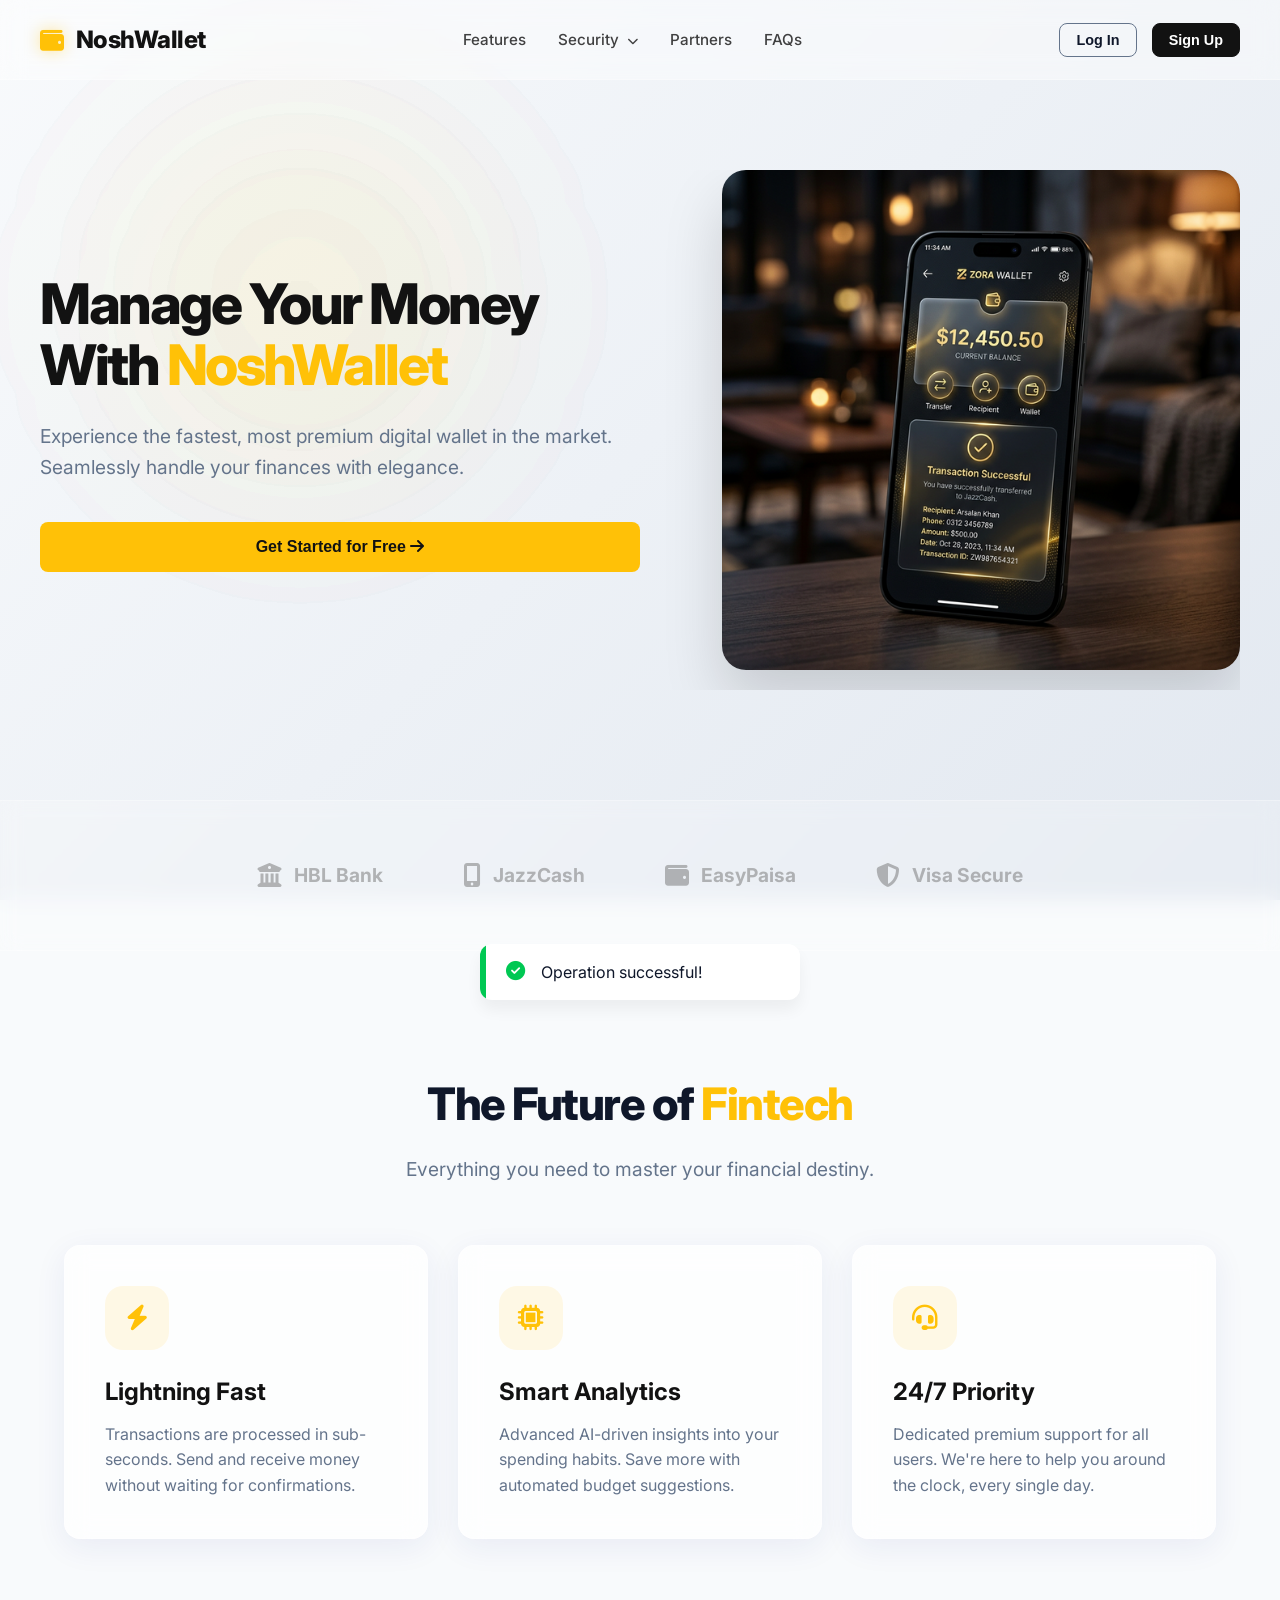
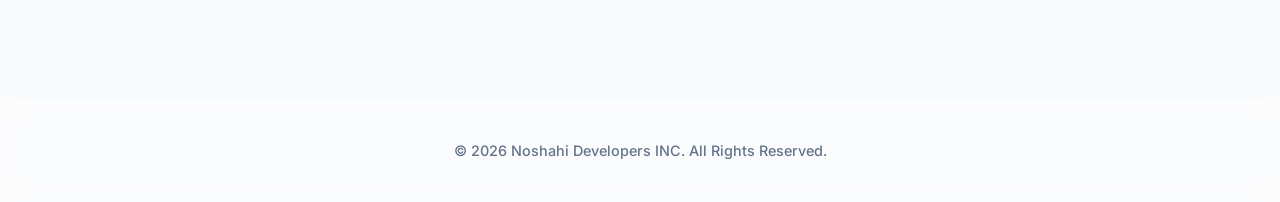
==== dashboard.html @ de5fe73f "update" ====
<!DOCTYPE html>
<html lang="en">
<head>
    <meta charset="UTF-8">
    <meta name="viewport" content="width=device-width, initial-scale=1.0">
    <title>NoshWallet - Dashboard</title>
    <link href="https://fonts.googleapis.com/css2?family=Inter:wght@300;400;500;600;700&display=swap" rel="stylesheet">
    <link rel="stylesheet" href="style.css">
    <link rel="stylesheet" href="https://cdnjs.cloudflare.com/ajax/libs/font-awesome/6.4.0/css/all.min.css">
</head>
<body>

    <div class="bg-mesh-container">
        <div class="glow-blob glow-1"></div>
        <div class="glow-blob glow-2"></div>
        <div class="glow-blob glow-3"></div>
    </div>

    <div class="dashboard-layout">
        <!-- Sidebar Navigation -->
        <aside class="sidebar">
            <div class="sidebar-header">
                <div class="logo">
                    <i class="fa-solid fa-wallet"></i>
                    <span>NoshWallet</span>
                </div>
            </div>
            <nav class="sidebar-nav">
                <a href="#" class="nav-item active" id="nav-dashboard">
                    <i class="fa-solid fa-house"></i>
                    <span>Dashboard</span>
                </a>
                <a href="#" class="nav-item" id="nav-transactions">
                    <i class="fa-solid fa-money-bill-transfer"></i>
                    <span>Transactions</span>
                </a>
                <a href="#" class="nav-item" id="nav-analytics">
                    <i class="fa-solid fa-chart-line"></i>
                    <span>Analytics</span>
                </a>
                <a href="#" class="nav-item" id="nav-settings">
                    <i class="fa-solid fa-gear"></i>
                    <span>Settings</span>
                </a>
                <a href="#" class="nav-item" id="nav-testing">
                    <i class="fa-solid fa-flask"></i>
                    <span>Testing</span>
                </a>
            </nav>
            <div class="sidebar-footer">
                <a href="#" class="nav-item logout">
                    <i class="fa-solid fa-arrow-right-from-bracket"></i>
                    <span>Log Out</span>
                </a>
            </div>
        </aside>

        <!-- Sidebar Backdrop for Mobile -->
        <div class="sidebar-backdrop" id="sidebar-backdrop"></div>

        <!-- Main Content Area -->
        <div class="main-wrapper">
            <!-- Top Header -->
            <header class="top-header">
                <div class="header-left">
                    <button class="menu-toggle-btn" id="menu-toggle">
                        <i class="fa-solid fa-bars-staggered"></i>
                    </button>
                    <div class="search-bar">
                        <i class="fa-solid fa-magnifying-glass"></i>
                        <input type="text" id="global-search" placeholder="Search transactions...">
                    </div>
                </div>
                <div class="header-actions" id="auth-actions-container">
                    <div class="notification-wrapper">
                        <button class="icon-btn" id="notif-bell">
                            <i class="fa-regular fa-bell"></i>
                            <span class="badge" id="notif-badge">0</span>
                        </button>
                        <div class="notification-panel" id="notif-panel">
                            <div class="notif-header">
                                <h3>Notifications</h3>
                                <span class="mark-read" id="mark-all-read">Mark all as read</span>
                            </div>
                            <div class="notif-list" id="notif-list">
                                <!-- Notifications populated by JS -->
                            </div>
                        </div>
                    </div>
                </div>
            </header>

            <!-- Dashboard Content -->
            <main class="dashboard-content view-section" id="view-dashboard">
                <div class="page-title">
                    <h1>Dashboard Overview</h1>
                    <p>Manage your funds and track your transactions easily.</p>
                </div>

                <div class="top-widgets">
                    <!-- Balance Card -->
                    <div class="widget-card balance-card">
                        <div class="card-top">
                            <div>
                                <h3 class="card-title">Total Balance</h3>
                                <p class="card-subtitle">Available Funds</p>
                            </div>
                            <div class="card-icon"><i class="fa-solid fa-wallet"></i></div>
                        </div>
                        <div class="balance-amount-display">
                            <span class="currency">Rs.</span>
                            <h1 id="total-balance">0.00</h1>
                        </div>
                        <div class="card-bottom">
                            <span class="status"><i class="fa-solid fa-circle-check"></i> Account Verified</span>
                            <span class="wallet-id">ID: NV-492083</span>
                        </div>
                    </div>

                    <!-- Actions Card -->
                    <div class="widget-card actions-card">
                        <h3 class="card-title">Quick Actions</h3>
                        <div class="action-grid">
                            <button class="action-btn" id="btn-deposit">
                                <div class="action-icon yellow"><i class="fa-solid fa-arrow-down"></i></div>
                                <span>Deposit</span>
                            </button>
                            <button class="action-btn" id="btn-withdraw">
                                <div class="action-icon white"><i class="fa-solid fa-arrow-up"></i></div>
                                <span>Withdraw</span>
                            </button>
                            <button class="action-btn" id="btn-send">
                                <div class="action-icon black"><i class="fa-solid fa-paper-plane"></i></div>
                                <span>Send</span>
                            </button>
                            <button class="action-btn" id="btn-pay">
                                <div class="action-icon gray"><i class="fa-solid fa-qrcode"></i></div>
                                <span>Pay</span>
                            </button>
                            </button>
                        </div>
                    </div>
                </div>

                <!-- Transactions Area -->
                <div class="bottom-widgets">
                    <div class="widget-card transactions-widget">
                        <div class="widget-header">
                            <h3 class="card-title">Recent Transactions</h3>
                            <button class="btn-text">View All <i class="fa-solid fa-arrow-right"></i></button>
                        </div>
                        <div class="table-container">
                            <table class="transactions-table">
                                <thead>
                                    <tr>
                                        <th>Transaction Details</th>
                                        <th>Date & Time</th>
                                        <th>Reference ID</th>
                                        <th class="text-right">Amount</th>
                                    </tr>
                                </thead>
                                <tbody id="transactions-container">
                                    <!-- Populated by JS -->
                                </tbody>
                            </table>
                        </div>
                    </div>
                </div>
            </main>

            <!-- Transactions View -->
            <main class="dashboard-content view-section hidden" id="view-transactions">
                <div class="page-title with-back">
                    <button class="content-back-btn" title="Back to Dashboard"><i class="fa-solid fa-arrow-left"></i></button>
                    <div>
                        <h1>Transaction History</h1>
                        <p>A full record of all your wallet activities.</p>
                    </div>
                </div>
                <div class="widget-card full-transactions">
                    <div class="table-controls mb-4">
                        <input type="text" id="tx-search" placeholder="Search by title or ID..." class="search-input-alt">
                        <select id="tx-filter" class="filter-select">
                            <option value="all">All Types</option>
                            <option value="deposit">Deposits</option>
                            <option value="withdraw">Withdrawals</option>
                        </select>
                    </div>
                    <div class="table-container">
                        <table class="transactions-table">
                            <thead>
                                <tr>
                                    <th>Title</th>
                                    <th>Date</th>
                                    <th>Ref ID</th>
                                    <th class="text-right">Amount</th>
                                </tr>
                            </thead>
                            <tbody id="full-transactions-container">
                                <!-- Populated by JS -->
                            </tbody>
                        </table>
                    </div>
                </div>
            </main>

            <!-- Analytics View -->
            <main class="dashboard-content view-section hidden" id="view-analytics">
                <div class="page-title with-back">
                    <button class="content-back-btn" title="Back to Dashboard"><i class="fa-solid fa-arrow-left"></i></button>
                    <div>
                        <h1>Spending Analytics</h1>
                        <p>Understand your income and expenses visually.</p>
                    </div>
                </div>
                <div class="analytics-grid">
                    <div class="widget-card chart-card">
                        <h3 class="card-title">Monthly Flow</h3>
                        <div class="chart-container-dummy">
                            <div class="bar-chart">
                                <div class="bar-set"><div class="bar pos" style="height: 60%"></div><div class="bar neg" style="height: 40%"></div><span>Jan</span></div>
                                <div class="bar-set"><div class="bar pos" style="height: 80%"></div><div class="bar neg" style="height: 30%"></div><span>Feb</span></div>
                                <div class="bar-set"><div class="bar pos" style="height: 45%"></div><div class="bar neg" style="height: 70%"></div><span>Mar</span></div>
                            </div>
                        </div>
                    </div>
                    <div class="widget-card stats-summary-card">
                        <h3 class="card-title">Summary</h3>
                        <div class="mini-stats">
                            <div class="m-stat">
                                <span class="label">Total Income</span>
                                <span class="value positive" id="total-income-val">Rs. 0.00</span>
                            </div>
                            <div class="m-stat">
                                <span class="label">Total Expenses</span>
                                <span class="value negative" id="total-expense-val">Rs. 0.00</span>
                            </div>
                        </div>
                    </div>
                </div>
            </main>

            <!-- Settings View -->
            <main class="dashboard-content view-section hidden" id="view-settings">
                <div class="page-title row-between with-back">
                    <div class="flex-center gap-4">
                        <button class="content-back-btn" title="Back to Dashboard"><i class="fa-solid fa-arrow-left"></i></button>
                        <div>
                            <h1>Account Settings</h1>
                            <p>Manage your profile, wallet security, and preferences.</p>
                        </div>
                    </div>
                    <div class="last-sync">
                        <i class="fa-solid fa-rotate"></i> Last sync: Just now
                    </div>
                </div>

                <div class="settings-page-wrapper">
                    <div class="settings-container-centered">
                        <!-- Profile Card -->
                        <div class="widget-card settings-premium-card">
                            <div class="card-section-header">
                                <i class="fa-solid fa-user-gear"></i>
                                <h3>Profile Details</h3>
                            </div>
                            <div class="profile-header-premium">
                                <div class="avatar-large-wrapper">
                                    <div class="avatar-large"><i class="fa-solid fa-user"></i></div>
                                    <button class="avatar-edit-btn" title="Change Avatar"><i class="fa-solid fa-camera"></i></button>
                                </div>
                                <div class="profile-meta">
                                    <h2 class="user-name">User Name</h2>
                                    <p class="user-email">user@example.com</p>
                                    <div class="flex-center gap-2 mt-2">
                                        <span class="member-badge">Diamond Member</span>
                                        <span class="verification-badge"><i class="fa-solid fa-shield-check"></i> Verified</span>
                                    </div>
                                </div>
                            </div>
                            
                            <form id="settings-form" class="mt-4">
                                <div class="form-grid">
                                    <div class="form-group">
                                        <label>Full Display Name</label>
                                        <div class="input-with-icon">
                                            <i class="fa-solid fa-signature"></i>
                                            <input type="text" id="settings-name" placeholder="How should we call you?">
                                        </div>
                                        <span class="form-help">Visible across your dashboard and transactions.</span>
                                    </div>
                                    <div class="form-group">
                                        <label>Account Email</label>
                                        <div class="input-with-icon">
                                            <i class="fa-solid fa-envelope"></i>
                                            <input type="email" id="settings-email" placeholder="Enter your email" required>
                                        </div>
                                        <span class="form-help">Update your contact information.</span>
                                    </div>
                                    <div class="form-group">
                                        <label>Phone Number</label>
                                        <div class="input-with-icon">
                                            <i class="fa-solid fa-phone"></i>
                                            <input type="tel" id="settings-phone" placeholder="e.g. 0300 1234567">
                                        </div>
                                        <span class="form-help">Used for SMS verification.</span>
                                    </div>
                                    <div class="form-group">
                                        <label>New Password</label>
                                        <div class="input-with-icon">
                                            <i class="fa-solid fa-lock"></i>
                                            <input type="password" id="settings-pass" placeholder="••••••••">
                                            <button type="button" class="password-toggle" title="Toggle Password Visibility">
                                                <i class="fa-solid fa-eye-slash"></i>
                                            </button>
                                        </div>
                                        <span class="form-help">Leave blank to keep current.</span>
                                    </div>
                                    <div class="form-group">
                                        <label>Confirm Password</label>
                                        <div class="input-with-icon">
                                            <i class="fa-solid fa-lock"></i>
                                            <input type="password" id="settings-pass-confirm" placeholder="••••••••">
                                            <button type="button" class="password-toggle" title="Toggle Password Visibility">
                                                <i class="fa-solid fa-eye-slash"></i>
                                            </button>
                                        </div>
                                        <span class="form-help">Repeat your new password.</span>
                                    </div>
                                </div>
                                <div class="text-right mt-3">
                                    <button type="submit" class="submit-btn solid-yellow btn-small">Update Profile</button>
                                </div>
                            </form>
                        </div>

                        <!-- Security & Wallet Card -->
                        <div class="widget-card settings-premium-card mt-4">
                            <div class="card-section-header">
                                <i class="fa-solid fa-shield-halved"></i>
                                <h3>Security & Identity</h3>
                            </div>
                            <div class="security-list mt-3">
                                <div class="security-item">
                                    <div class="s-info">
                                        <span class="s-label">Wallet Reference ID</span>
                                        <span class="s-value wallet-id">ID: NV-000000</span>
                                        <p class="s-desc">Use this ID for receiving funds from other NoshWallet users.</p>
                                    </div>
                                    <button class="icon-btn-circle" title="Copy ID"><i class="fa-solid fa-copy"></i></button>
                                </div>
                                <div class="security-item">
                                    <div class="s-info">
                                        <span class="s-label">Two-Factor Authentication</span>
                                        <span class="s-value text-success" id="two-fa-display">Authenticator App</span>
                                        <p class="s-desc">Enhanced security for login and large transactions.</p>
                                    </div>
                                    <button class="btn-outline-small" id="btn-configure-2fa">Configure</button>
                                </div>
                            </div>
                        </div>

                        <!-- Preferences Card -->
                        <div class="widget-card settings-premium-card mt-4">
                            <div class="card-section-header">
                                <i class="fa-solid fa-sliders"></i>
                                <h3>Wallet Preferences</h3>
                            </div>
                            <div class="preference-list mt-3">
                                <div class="pref-item">
                                    <div class="pref-info">
                                        <span class="pref-label">Email Notifications</span>
                                        <p class="pref-desc">Receive weekly summaries and transaction alerts via email.</p>
                                    </div>
                                    <label class="toggle-switch">
                                        <input type="checkbox" checked>
                                        <span class="slider"></span>
                                    </label>
                                </div>
                                <div class="pref-item">
                                    <div class="pref-info">
                                        <span class="pref-label">Push Notifications</span>
                                        <p class="pref-desc">Instant alerts for all wallet activity and security logins.</p>
                                    </div>
                                    <label class="toggle-switch">
                                        <input type="checkbox" checked>
                                        <span class="slider"></span>
                                    </label>
                                </div>
                            </div>
                        </div>


                        <!-- Danger Zone Card -->
                        <div class="widget-card risk-card mt-4">
                            <div class="card-section-header danger">
                                <i class="fa-solid fa-triangle-exclamation"></i>
                                <h3>Advanced Actions</h3>
                            </div>
                            <div class="danger-box-premium">
                                <div class="danger-info">
                                    <h4>Purge All Wallet Data</h4>
                                    <p>This will permanently erase all transaction history, analytics data, and reset your balance. These actions are destructive and cannot be undone.</p>
                                </div>
                                <button class="btn-danger-premium" id="btn-reset-data">
                                    <i class="fa-solid fa-trash-can"></i> Reset Wallet
                                </button>
                            </div>
                        </div>
                    </div>
                </div>
            </main>

            <!-- Testing View -->
            <main class="dashboard-content view-section hidden" id="view-testing">
                <div class="page-title with-back">
                    <button class="content-back-btn" title="Back to Dashboard"><i class="fa-solid fa-arrow-left"></i></button>
                    <div>
                        <h1>Developer Tools</h1>
                        <p>Experimental features and data injection for wallet testing.</p>
                    </div>
                </div>

                <div class="testing-page-wrapper">
                    <div class="settings-container-centered">
                        <div class="widget-card settings-premium-card" style="border-left: 4px solid var(--primary-yellow);">
                            <div class="card-section-header">
                                <i class="fa-solid fa-code"></i>
                                <h3>Data Injection</h3>
                            </div>
                            <div class="preference-list mt-3">
                                <div class="pref-item">
                                    <div class="pref-info">
                                        <span class="pref-label">Testing Data Injection</span>
                                        <p class="pref-desc">Populate your wallet with random funds and transactions for testing flows.</p>
                                    </div>
                                    <button class="btn-outline-small" id="btn-inject-test-data" style="color: var(--primary-yellow-hover); border-color: var(--primary-yellow);">Inject Funds</button>
                                </div>
                            </div>
                        </div>
                    </div>
                </div>
            </main>

            <!-- Withdraw View -->
            <main class="dashboard-content view-section hidden" id="view-withdraw">
                <div class="page-title with-back">
                    <button class="content-back-btn" title="Back to Dashboard"><i class="fa-solid fa-arrow-left"></i></button>
                    <div>
                        <h1>Withdraw Funds</h1>
                        <p>Transfer your NoshWallet balance to your linked bank account securely.</p>
                    </div>
                </div>

                <div class="withdraw-page-wrapper mt-4">
                    <div class="withdraw-container-centered">
                        <!-- Withdraw Main Card -->
                        <div class="widget-card premium-withdraw-card glass-premium">
                            <div class="withdraw-details-header text-center mb-4">
                                <p class="text-sm text-muted mb-1">Total Available Balance</p>
                                <h1 class="premium-balance-text">Rs. <span id="withdraw-page-available-balance">0.00</span></h1>
                            </div>

                            <form id="withdraw-page-form">
                                <!-- Amount Input -->
                                <div class="form-group">
                                    <label class="section-label-with-icon">
                                        <i class="fa-solid fa-money-bill-wave text-primary"></i>
                                        Enter Withdraw Amount
                                    </label>
                                    <div class="amount-input-wrapper">
                                        <span class="currency-prefix">Rs.</span>
                                        <input type="number" id="withdraw-page-amount" placeholder="0.00" required min="1" step="0.01">
                                        <button type="button" class="max-btn" id="btn-withdraw-page-max">Max</button>
                                    </div>
                                </div>

                                <!-- Saved Accounts Section -->
                                <div class="saved-accounts-section mt-5">
                                    <div class="section-label-with-icon mb-3">
                                        <i class="fa-solid fa-building-columns text-primary"></i>
                                        <label>Select Withdraw Account</label>
                                    </div>
                                    <div id="withdraw-page-accounts-list">
                                        <!-- Populated by JS -->
                                    </div>
                                    
                                    <button type="button" class="add-account-btn mt-3" id="btn-show-inline-add">
                                        <i class="fa-solid fa-plus-circle"></i> Add New Bank Account
                                    </button>

                                    <!-- Inline Add Bank Popup (Initially hidden via CSS opacity/visibility) -->
                                    <div id="inline-bank-modal" class="modal-overlay">
                                        <div id="inline-add-bank-container" class="modal-content glass-premium p-0 border-none overflow-hidden">
                                            <div class="inline-form-card p-30">
                                                <div class="modal-header mb-4">
                                                    <h2>Link New Bank Account</h2>
                                                    <button type="button" class="close-btn" id="btn-close-inline-bank"><i class="fa-solid fa-xmark"></i></button>
                                                </div>
                                                <div class="form-group mb-3">
                                                    <label>Bank Name</label>
                                                    <select id="withdraw-page-bank-name" class="full-width-select">
                                                        <option value="" disabled selected>Select Bank</option>
                                                        <option value="HBL Bank">HBL Bank</option>
                                                        <option value="Bank Alfalah">Bank Alfalah</option>
                                                        <option value="JazzCash">JazzCash</option>
                                                        <option value="EasyPaisa">EasyPaisa</option>
                                                        <option value="Meezan Bank">Meezan Bank</option>
                                                    </select>
                                                </div>
                                                <div class="form-group mb-3">
                                                    <label>Account Number / IBAN</label>
                                                    <input type="text" id="withdraw-page-acc-num" placeholder="Enter Account # / IBAN" class="search-input-alt full-width p-14">
                                                </div>
                                                <div class="form-group mb-4">
                                                    <label>Account Holder Name</label>
                                                    <input type="text" id="withdraw-page-holder" placeholder="Name on account" class="search-input-alt full-width p-14">
                                                </div>
                                                <div class="flex-actions gap-2">
                                                    <button type="button" class="submit-btn solid-yellow flex-1" id="btn-save-inline-bank">Link Account</button>
                                                    <button type="button" class="btn-outline-small" id="btn-cancel-inline-bank" style="padding: 14px 20px;">Cancel</button>
                                                </div>
                                            </div>
                                        </div>
                                    </div>
                                </div>

                                <!-- Withdraw Summary -->
                                <div class="withdraw-summary-card mt-5">
                                    <h3 class="summary-title mb-4">Withdraw Summary</h3>
                                    <div class="summary-item">
                                        <span>Available Amount</span>
                                        <span class="text-primary">Rs. <span id="summary-page-available-val">0.00</span></span>
                                    </div>
                                    <div class="summary-item">
                                        <span>Withdraw Amount</span>
                                        <span id="summary-page-withdraw-val">Rs. 0.00</span>
                                    </div>
                                    <div class="summary-item">
                                        <span>Transaction Fee</span>
                                        <span id="summary-page-fee-val">Rs. 0.00</span>
                                    </div>
                                    <div class="summary-item total">
                                        <span>Amount to Receive</span>
                                        <span class="text-primary">Rs. <span id="summary-page-receive-val">0.00</span></span>
                                    </div>
                                </div>

                                <button type="submit" class="submit-btn solid-black mt-5 h-60 w-full">Confirm Withdrawal</button>
                                <p class="helper-text mt-3 text-center">Funds will be credited to your bank within 24 hours.</p>
                            </form>
                        </div>
                    </div>
                </div>
            </main>

        </div>
    <!-- Modals -->

    <!-- Login Modal -->
    <div id="login-modal" class="modal">
        <div class="modal-content auth-modal">
            <div class="modal-header">
                <button class="close-btn absolute-right"><i class="fa-solid fa-xmark"></i></button>
                <div class="logo justify-center mb-2">
                    <i class="fa-solid fa-wallet"></i>
                </div>
                <h2>Welcome Back</h2>
                <p class="text-sm text-muted">Sign in to manage your wallet</p>
            </div>
            <div class="modal-body pb-0">
                <form id="login-form">
                    <div class="form-group">
                        <label>Email Address</label>
                        <div class="input-with-icon">
                            <i class="fa-regular fa-envelope"></i>
                            <input type="email" id="login-email" placeholder="you@example.com" required autocomplete="off">
                        </div>
                    </div>
                    <div class="form-group">
                        <label>Password</label>
                        <div class="input-with-icon">
                            <i class="fa-solid fa-lock"></i>
                            <input type="password" id="login-password" placeholder="Enter your password" required autocomplete="new-password">
                            <button type="button" class="password-toggle" title="Toggle Password Visibility">
                                <i class="fa-solid fa-eye-slash"></i>
                            </button>
                        </div>
                    </div>
                    <button type="submit" class="submit-btn solid-yellow mt-4">Sign In</button>
                </form>
                <div class="auth-footer mt-4">
                    <p>Don't have an account? <a href="#" id="switch-to-register">Sign up</a></p>
                </div>
            </div>
        </div>
    </div>

    <!-- Register Modal -->
    <div id="register-modal" class="modal">
        <div class="modal-content auth-modal">
            <div class="modal-header border-none text-center block">
                <button class="close-btn absolute-right"><i class="fa-solid fa-xmark"></i></button>
                <div class="logo justify-center mb-2">
                    <i class="fa-solid fa-wallet"></i>
                </div>
                <h2>Create Account</h2>
                <p class="text-sm text-muted">Join us to start managing your funds</p>
            </div>
            <div class="modal-body pb-0">
                <form id="register-form">
                    <div class="form-group mb-3">
                        <label>Full Name</label>
                        <div class="input-with-icon">
                            <i class="fa-regular fa-user"></i>
                            <input type="text" id="reg-name" placeholder="John Doe" required autocomplete="name">
                        </div>
                    </div>
                    <div class="form-group mb-3">
                        <label>Email Address</label>
                        <div class="input-with-icon">
                            <i class="fa-regular fa-envelope"></i>
                            <input type="email" id="reg-email" placeholder="you@example.com" required autocomplete="email">
                        </div>
                    </div>
                    <div class="form-group mb-3">
                        <label>Password</label>
                        <div class="input-with-icon">
                            <i class="fa-solid fa-lock"></i>
                            <input type="password" id="reg-password" placeholder="Create a password" required minlength="6" autocomplete="new-password">
                            <button type="button" class="password-toggle" title="Toggle Password Visibility">
                                <i class="fa-solid fa-eye-slash"></i>
                            </button>
                        </div>
                    </div>
                    <button type="submit" class="submit-btn solid-yellow">Create Account</button>
                </form>
                <div class="auth-footer mt-4">
                    <p>Already have an account? <a href="#" id="switch-to-login">Sign in</a></p>
                </div>
            </div>
        </div>
    </div>
    
    <!-- Deposit Modal -->
    <div id="deposit-modal" class="modal">
        <div class="modal-content glass-premium p-0 border-none overflow-hidden">
            <div class="modal-header p-20 px-30 border-none">
                <h2 id="deposit-modal-title" class="flex-1 text-center">Deposit Funds</h2>
                <button type="button" class="close-btn" id="btn-close-deposit"><i class="fa-solid fa-xmark"></i></button>
            </div>
            
            <div class="modal-body p-30 pt-0">
                <!-- Step 1: Amount Entry -->
                <div id="deposit-step-1" class="deposit-step">
                    <form id="deposit-form">
                        <div class="form-group mb-4">
                            <label class="mb-2 block">Enter Amount (Rs.)</label>
                            <div class="input-with-icon large">
                                <i class="fa-solid fa-money-bill-wave"></i>
                                <input type="number" id="deposit-amount" placeholder="0.00" required min="100" step="100">
                            </div>
                        </div>
                        <div class="quick-amounts mb-4">
                            <button type="button" class="quick-btn" data-amount="500">+500</button>
                            <button type="button" class="quick-btn" data-amount="1000">+1000</button>
                            <button type="button" class="quick-btn" data-amount="5000">+5000</button>
                        </div>
                        <button type="button" id="btn-deposit-next-1" class="submit-btn solid-yellow">Continue to Bank Selection</button>
                    </form>
                </div>

                <!-- Step 2: Bank Selection -->
                <div id="deposit-step-2" class="deposit-step hidden">
                    <p class="text-sm text-muted mb-4 text-center">Select your bank for secure top-up</p>
                    <div class="bank-list-grid mb-4">
                        <div class="bank-item" data-bank="HBL Bank">
                            <i class="fa-solid fa-building-columns"></i>
                            <span>HBL Bank</span>
                        </div>
                        <div class="bank-item" data-bank="Meezan Bank">
                            <i class="fa-solid fa-building-columns"></i>
                            <span>Meezan Bank</span>
                        </div>
                        <div class="bank-item" data-bank="Bank Alfalah">
                            <i class="fa-solid fa-building-columns"></i>
                            <span>Bank Alfalah</span>
                        </div>
                        <div class="bank-item" data-bank="UBL Bank">
                            <i class="fa-solid fa-building-columns"></i>
                            <span>UBL Bank</span>
                        </div>
                        <div class="bank-item" data-bank="MCB Bank">
                            <i class="fa-solid fa-building-columns"></i>
                            <span>MCB Bank</span>
                        </div>
                        <div class="bank-item" data-bank="Allied Bank">
                            <i class="fa-solid fa-building-columns"></i>
                            <span>Allied Bank</span>
                        </div>
                        <div class="bank-item" data-bank="Standard Chartered">
                            <i class="fa-solid fa-building-columns"></i>
                            <span>SCB Bank</span>
                        </div>
                        <div class="bank-item" data-bank="Bank Al Habib">
                            <i class="fa-solid fa-building-columns"></i>
                            <span>Bank Al Habib</span>
                        </div>
                        <div class="bank-item" data-bank="JazzCash">
                            <i class="fa-solid fa-mobile-screen-button"></i>
                            <span>JazzCash</span>
                        </div>
                        <div class="bank-item" data-bank="EasyPaisa">
                            <i class="fa-solid fa-mobile-screen-button"></i>
                            <span>EasyPaisa</span>
                        </div>
                        <div class="bank-item" data-bank="SadaPay">
                            <i class="fa-solid fa-credit-card"></i>
                            <span>SadaPay</span>
                        </div>
                        <div class="bank-item" data-bank="NayaPay">
                            <i class="fa-solid fa-credit-card"></i>
                            <span>NayaPay</span>
                        </div>
                    </div>
                    <div class="flex-row gap-15 mt-4">
                        <button type="button" id="btn-deposit-back-2" class="submit-btn outline flex-1">Back</button>
                        <button type="button" id="btn-deposit-next-2" class="submit-btn solid-yellow flex-1" disabled>Proceed to Verify</button>
                    </div>
                </div>

                <!-- Step 3: OTP Verification -->
                <div id="deposit-step-3" class="deposit-step hidden">
                    <div class="text-center mb-4">
                        <div class="icon-circle mb-3 mx-auto"><i class="fa-solid fa-shield-halved"></i></div>
                        <h3>Verify OTP</h3>
                        <p class="text-sm text-muted">Enter 6-digit code sent to your bank-linked mobile number</p>
                    </div>
                    <div class="otp-input-container mb-4">
                        <input type="text" maxlength="1" class="otp-box" autofocus>
                        <input type="text" maxlength="1" class="otp-box">
                        <input type="text" maxlength="1" class="otp-box">
                        <input type="text" maxlength="1" class="otp-box">
                        <input type="text" maxlength="1" class="otp-box">
                        <input type="text" maxlength="1" class="otp-box">
                    </div>
                    <div class="flex-row gap-15 mt-4">
                        <button type="button" id="btn-deposit-back-3" class="submit-btn outline flex-1">Back</button>
                        <button type="button" id="btn-deposit-verify" class="submit-btn solid-yellow flex-1">Verify & Deposit</button>
                    </div>
                </div>

                <!-- Step 4: Processing & Success -->
                <div id="deposit-step-4" class="deposit-step hidden">
                    <div class="processing-state text-center p-30">
                        <div class="loading-spinner mb-4"></div>
                        <h3>Connecting to Bank...</h3>
                        <p class="text-sm text-muted">Verifying your transaction with secure servers</p>
                    </div>
                    <div class="success-state text-center p-30 hidden">
                        <div class="success-amount-display mb-4">
                            <span class="currency">Rs.</span>
                            <span id="final-deposit-amount" class="amount">0.00</span>
                        </div>
                        <h2 class="text-success">Deposit Successful!</h2>
                        <p class="text-muted mb-4">Funds have been added to your wallet</p>
                        <button type="button" id="btn-deposit-finish" class="submit-btn solid-black">Back to Dashboard</button>
                    </div>
                </div>
            </div>
        </div>
    </div>

    <!-- Improved Withdraw Modal -->



    
    <!-- Send Money Modal -->
    <div id="send-modal" class="modal">
        <div class="modal-content">
            <div class="modal-header">
                <h2>Send Money</h2>
                <button class="close-btn"><i class="fa-solid fa-xmark"></i></button>
            </div>
            <div class="modal-body">
                <form id="send-form">
                    <div class="form-group">
                        <label>Receiver Wallet ID or Email</label>
                        <div class="input-with-icon">
                            <i class="fa-solid fa-user-tag"></i>
                            <input type="text" id="send-recipient" placeholder="Enter NV-ID or email..." required>
                        </div>
                    </div>
                    <div class="form-group">
                        <label>Amount (Rs.)</label>
                        <div class="input-with-icon">
                            <i class="fa-solid fa-money-bill-1"></i>
                            <input type="number" id="send-amount" placeholder="0.00" required min="1" step="0.01">
                        </div>
                    </div>
                    <button type="submit" class="submit-btn solid-black">Send Funds Now</button>
                </form>
            </div>
        </div>
    </div>

    <!-- Pay (Merchant) Modal -->
    <div id="pay-modal" class="modal">
        <div class="modal-content">
            <div class="modal-header">
                <h2>Merchant Payment</h2>
                <button class="close-btn"><i class="fa-solid fa-xmark"></i></button>
            </div>
            <div class="modal-body">
                <form id="pay-form">
                    <div class="form-group">
                        <label>Merchant Name</label>
                        <div class="input-with-icon">
                            <i class="fa-solid fa-store"></i>
                            <input type="text" id="pay-merchant" placeholder="Enter merchant name..." required>
                        </div>
                    </div>
                    <div class="form-group">
                        <label>Amount (Rs.)</label>
                        <div class="input-with-icon">
                            <i class="fa-solid fa-tag"></i>
                            <input type="number" id="pay-amount" placeholder="0.00" required min="1" step="0.01">
                        </div>
                    </div>
                    <button type="submit" class="submit-btn solid-yellow">Pay Merchant</button>
                </form>
            </div>
        </div>
    </div>

    <!-- Toast -->
    <div id="toast" class="toast">
        <div class="toast-indicator"></div>
        <div class="toast-content">
            <i class="toast-icon fa-solid fa-circle-check"></i>
            <span id="toast-message">Operation successful!</span>
        </div>
    </div>
    
    <script src="auth.js"></script>
    <!-- 2FA Configuration Modal -->
    <div id="two-fa-modal" class="modal">
        <div class="modal-content auth-modal">
            <div class="modal-header">
                <h2>Security Configuration</h2>
                <button class="close-btn" id="close-2fa-modal"><i class="fa-solid fa-xmark"></i></button>
            </div>
            <div class="modal-body">
                <p class="helper-text">Select your preferred two-factor authentication method to secure your transactions.</p>
                
                <div class="security-option-list">
                    <div class="security-opt active">
                        <div class="opt-icon"><i class="fa-solid fa-mobile-screen"></i></div>
                        <div class="opt-details">
                            <span class="opt-title">Authenticator App</span>
                            <span class="opt-desc">Use Google Authenticator or Authy</span>
                        </div>
                        <i class="fa-solid fa-circle-check check-icon"></i>
                    </div>
                    
                    <div class="security-opt">
                        <div class="opt-icon"><i class="fa-solid fa-comment-sms"></i></div>
                        <div class="opt-details">
                            <span class="opt-title">SMS Verification</span>
                            <span class="opt-desc">Codes sent to your registered phone</span>
                        </div>
                        <i class="fa-solid fa-circle-check check-icon"></i>
                    </div>
                    
                    <div class="security-opt">
                        <div class="opt-icon"><i class="fa-solid fa-envelope-open-text"></i></div>
                        <div class="opt-details">
                            <span class="opt-title">Email OTP</span>
                            <span class="opt-desc">Receive codes in your inbox</span>
                        </div>
                        <i class="fa-solid fa-circle-check check-icon"></i>
                    </div>
                </div>

                <div class="modal-actions mt-4">
                    <button class="submit-btn solid-yellow" id="btn-save-2fa">Save Changes</button>
                </div>
            </div>
        </div>
    </div>

    <script src="app.js"></script>
</body>
</html>
---- style.css ----
/* style.css - Full Website Dashboard Design */

:root {
    /* Color Palette: Yellow, White, Black */
    --primary-yellow: #FFC107; 
    --primary-yellow-hover: #E0A800;
    --primary-black: #121212;
    --secondary-black: #1E1E1E;
    --pure-white: #FFFFFF;
    
    /* Neutral/Grays */
    --gray-bg: #F8FAFC; /* Softer, more modern off-white */
    --gray-light: #F1F5F9;
    --gray-mid: #E2E8F0;
    --gray-dark: #64748B;
    --text-main: #0F172A;
    --text-muted: #64748B;
    
    /* Premium Backgrounds */
    --premium-bg: radial-gradient(at 0% 0%, hsla(253,16%,7%,1) 0, transparent 50%), 
                  radial-gradient(at 50% 0%, hsla(225,39%,30%,1) 0, transparent 50%), 
                  radial-gradient(at 100% 0%, hsla(339,49%,30%,1) 0, transparent 50%);
    --mesh-glow-1: rgba(255, 193, 7, 0.08);
    --mesh-glow-2: rgba(30, 41, 59, 0.03);
    
    /* Functional Colors */
    --success: #00C853;
    --success-bg: #E8F5E9;
    --danger: #D50000;
    --danger-bg: #FFEBEE;
    
    /* Layout Variables */
    --sidebar-width: 250px;
    --header-height: 70px;
    
    /* Shadows */
    --shadow-sm: 0 1px 2px rgba(0,0,0,0.05);
    --shadow-md: 0 4px 6px rgba(0,0,0,0.05);
    --shadow-lg: 0 10px 15px rgba(0,0,0,0.05);
    --shadow-card: 0 4px 12px rgba(0,0,0,0.03);
    
    /* Borders */
    --border-radius-sm: 8px;
    --border-radius-md: 12px;
    --border-radius-lg: 16px;

    /* Glassmorphism */
    --glass-bg: rgba(255, 255, 255, 0.75);
    --glass-border: rgba(255, 255, 255, 0.3);
    --glass-shadow: 0 8px 32px 0 rgba(31, 38, 135, 0.07);
    --glass-blur: 12px;
}

* {
    margin: 0;
    padding: 0;
    box-sizing: border-box;
    /* Custom Scrollbar for Premium Feel */
    scrollbar-width: thin;
    scrollbar-color: var(--gray-mid) transparent;
}

/* Chrome, Edge, and Safari */
*::-webkit-scrollbar {
    width: 6px;
    height: 6px;
}

*::-webkit-scrollbar-track {
    background: transparent;
}

*::-webkit-scrollbar-thumb {
    background-color: var(--gray-mid);
    border-radius: 20px;
    border: transparent;
}

*::-webkit-scrollbar-thumb:hover {
    background-color: var(--gray-dark);
}

body {
    font-family: 'Inter', sans-serif;
    background-color: var(--gray-bg);
    color: var(--text-main);
    line-height: 1.5;
    -webkit-font-smoothing: antialiased;
    position: relative;
    overflow-x: clip; /* clip doesn't break sticky like hidden does in some browsers */
}

/* --- Decorative Background Effects --- */
.bg-mesh-container {
    position: fixed;
    top: 0;
    left: 0;
    width: 100%;
    height: 100%;
    z-index: -1;
    overflow: hidden;
    background: linear-gradient(135deg, #f8fafc 0%, #e2e8f0 100%);
    pointer-events: none;
}

.glow-blob {
    position: absolute;
    width: 600px;
    height: 600px;
    background: radial-gradient(circle, var(--mesh-glow-1) 0%, transparent 70%);
    filter: blur(80px);
    border-radius: 50%;
    opacity: 0.6;
}

/* --- Landing Navigation --- */
.landing-nav {
    position: fixed;
    top: 0;
    left: 0;
    width: 100%;
    height: 80px;
    display: flex;
    justify-content: center; /* Center the container */
    align-items: center;
    background: rgba(255, 255, 255, 0.4);
    backdrop-filter: blur(12px);
    -webkit-backdrop-filter: blur(12px);
    border-bottom: 1px solid var(--glass-border);
    z-index: 1100;
}

.nav-container {
    width: 100%;
    display: flex;
    justify-content: space-between;
    align-items: center;
    padding: 0 40px;
}

.landing-nav .logo {
    display: flex;
    align-items: center;
    gap: 12px;
    font-size: 1.5rem;
    font-weight: 800;
    color: var(--primary-black);
}

.landing-nav .logo i {
    color: var(--primary-yellow);
}

.nav-menu {
    display: flex;
    list-style: none;
    gap: 32px;
    margin: 0;
    padding: 0;
}

.nav-link {
    text-decoration: none;
    color: var(--primary-black);
    font-weight: 500;
    font-size: 0.95rem;
    transition: all 0.3s;
    position: relative;
    opacity: 0.8;
}

.nav-link:hover {
    opacity: 1;
    color: var(--primary-yellow-hover);
}

.nav-link::after {
    content: '';
    position: absolute;
    bottom: -4px;
    left: 0;
    width: 0;
    height: 2px;
    background: var(--primary-yellow);
    transition: width 0.3s;
}

.nav-link:hover::after {
    width: 100%;
}

/* --- Dropdown Styling --- */
.nav-dropdown {
    position: relative;
}

.nav-dropdown .nav-link i {
    font-size: 0.7rem;
    margin-left: 4px;
    transition: transform 0.3s;
}

.nav-dropdown:hover .nav-link i {
    transform: rotate(180deg);
}

.dropdown-menu {
    position: absolute;
    top: calc(100% + 15px);
    left: 50%;
    transform: translateX(-50%) translateY(10px);
    background: rgba(255, 255, 255, 0.9);
    backdrop-filter: blur(15px);
    border: 1px solid var(--glass-border);
    border-radius: var(--border-radius-md);
    box-shadow: 0 10px 40px rgba(0,0,0,0.1);
    min-width: 220px;
    padding: 12px;
    list-style: none;
    opacity: 0;
    visibility: hidden;
    transition: all 0.3s cubic-bezier(0.165, 0.84, 0.44, 1);
    z-index: 1200;
}

.nav-dropdown:hover .dropdown-menu {
    opacity: 1;
    visibility: visible;
    transform: translateX(-50%) translateY(0);
}

.dropdown-link {
    text-decoration: none;
    color: var(--text-main);
    display: block;
    padding: 10px 16px;
    border-radius: var(--border-radius-sm);
    font-weight: 500;
    font-size: 0.9rem;
    transition: all 0.2s;
}

.dropdown-link:hover {
    background: var(--primary-yellow);
    color: var(--primary-black);
}

@media (max-width: 991px) {
    .nav-menu {
        display: none; /* Hide for now on smaller screens */
    }
}

.landing-actions {
    display: flex;
    gap: 15px;
}

.header-auth-btn {
    padding: 10px 24px;
    border-radius: 30px;
    font-weight: 600;
    cursor: pointer;
    transition: all 0.3s;
}

.btn-outline {
    background: transparent;
    border: 1px solid var(--gray-mid);
    color: var(--primary-black);
}

.btn-outline:hover {
    background: rgba(0,0,0,0.05);
}

.btn-solid {
    background: var(--primary-black);
    color: var(--pure-white);
    border: none;
}

.btn-solid:hover {
    transform: translateY(-2px);
    box-shadow: 0 4px 12px rgba(0,0,0,0.2);
}

/* --- Hero & Carousel --- */
.hero-section {
    padding: 60px 24px 80px; /* Reduced top padding significantly */
    margin-top: 80px; /* Space for fixed nav */
    min-height: 80vh;
    display: flex;
    align-items: center;
    justify-content: center;
    position: relative;
    overflow: hidden; /* Prevent horizontal scroll */
}

.carousel-container {
    width: 100%;
    max-width: 1200px;
    margin: 0 auto;
    position: relative;
    min-height: 520px; /* Locks the height so slides never shift the page */
    overflow: hidden;
}

.carousel-slide {
    position: absolute;
    top: 0;
    left: 0;
    width: 100%;
    display: grid;
    grid-template-columns: 1.2fr 1fr;
    gap: 60px;
    align-items: center;
    opacity: 0;
    pointer-events: none;
    transition: opacity 0.7s ease;
}

.carousel-slide.active {
    opacity: 1;
    pointer-events: auto;
    z-index: 5;
    animation: fadeReveal 0.7s ease-out forwards;
}

@keyframes fadeReveal {
    from { opacity: 0; transform: translateY(12px); }
    to { opacity: 1; transform: translateY(0); }
}

.hero-content {
    max-width: 600px;
}

.hero-badge {
    display: inline-block;
    padding: 6px 14px;
    background: rgba(255, 193, 7, 0.1);
    color: var(--primary-yellow);
    border-radius: 30px;
    font-size: 0.85rem;
    font-weight: 600;
    margin-bottom: 24px;
    border: 1px solid rgba(255, 193, 7, 0.2);
}

.hero-title {
    font-size: 3.5rem;
    font-weight: 800;
    line-height: 1.1;
    margin-bottom: 24px;
    letter-spacing: -2.5px;
    color: var(--primary-black);
}

/* --- Section Anchors --- */
section[id] {
    scroll-margin-top: 100px;
}

.highlight-yellow {
    color: var(--primary-yellow);
    position: relative;
}

.hero-subtitle {
    font-size: 1.2rem;
    color: var(--text-muted);
    margin-bottom: 40px;
    line-height: 1.6;
}

.hero-mockup {
    position: relative;
    z-index: 2;
}

.mockup-image {
    width: 100%;
    border-radius: 24px;
    box-shadow: 0 30px 60px rgba(0,0,0,0.15);
    animation: float 6s ease-in-out infinite;
    max-height: 500px;
    object-fit: cover;
}

@keyframes float {
    0%, 100% { transform: translateY(0); }
    50% { transform: translateY(-20px); }
}

/* --- Trusted Partners --- */
.partners-section {
    padding: 60px 0;
    backdrop-filter: blur(10px);
    border-top: 1px solid var(--glass-border);
    border-bottom: 1px solid var(--glass-border);
    background: rgba(255, 255, 255, 0.2);
    margin-bottom: 80px;
}

.partners-container {
    max-width: 1200px;
    margin: 0 auto;
    display: flex;
    justify-content: center;
    align-items: center;
    gap: 80px;
    opacity: 0.5;
    filter: grayscale(1);
    transition: all 0.4s;
}

.partners-container:hover {
    opacity: 1;
    filter: grayscale(0);
}

.partner-logo {
    display: flex;
    align-items: center;
    gap: 12px;
    font-weight: 700;
    font-size: 1.2rem;
    color: var(--text-muted);
}

.partner-logo i {
    font-size: 1.5rem;
}

/* --- Feature Grid --- */
.features-grid-section {
    padding: 40px 24px 80px;
    max-width: 1200px;
    margin: 0 auto;
}

.section-header {
    text-align: center;
    margin-bottom: 60px;
}

.section-header h2 {
    font-size: 2.8rem;
    font-weight: 800;
    margin-bottom: 16px;
    letter-spacing: -1.5px;
}

.premium-grid {
    display: grid;
    grid-template-columns: repeat(3, 1fr);
    gap: 30px;
}

.premium-feature-card {
    background: var(--glass-bg);
    backdrop-filter: blur(var(--glass-blur));
    border: 1px solid var(--glass-border);
    padding: 40px;
    border-radius: var(--border-radius-lg);
    transition: all 0.4s cubic-bezier(0.165, 0.84, 0.44, 1);
    box-shadow: var(--glass-shadow);
}

.premium-feature-card:hover {
    transform: translateY(-12px);
    border-color: var(--primary-yellow);
    box-shadow: 0 20px 40px rgba(0,0,0,0.08);
}

.feature-icon-wrapper {
    width: 64px;
    height: 64px;
    background: rgba(255, 193, 7, 0.1);
    color: var(--primary-yellow);
    border-radius: 18px;
    display: flex;
    align-items: center;
    justify-content: center;
    font-size: 1.6rem;
    margin-bottom: 24px;
}

.premium-feature-card h3 {
    font-size: 1.5rem;
    margin-bottom: 12px;
    color: var(--primary-black);
}

.premium-feature-card p {
    color: var(--text-muted);
    line-height: 1.6;
}

/* --- Reveal on Scroll --- */
.reveal {
    opacity: 0;
    transform: translateY(30px);
    transition: all 0.8s ease-out;
}

.reveal.active {
    opacity: 1;
    transform: translateY(0);
}

/* Responsive Fixes */
@media (max-width: 992px) {
    .carousel-slide {
        grid-template-columns: 1fr;
        text-align: center;
        gap: 60px;
    }
    .hero-content { margin: 0 auto; }
    .hero-title { font-size: 2.8rem; }
    .premium-grid { grid-template-columns: 1fr; }
    .partners-container { gap: 40px; flex-wrap: wrap; }
}

/* Base Layout */
.dashboard-layout {
    display: flex;
    min-height: 100vh;
}

/* Sidebar */
.sidebar {
    width: var(--sidebar-width);
    background: var(--glass-bg);
    backdrop-filter: blur(var(--glass-blur));
    -webkit-backdrop-filter: blur(var(--glass-blur));
    border-right: 1px solid var(--glass-border);
    display: flex;
    flex-direction: column;
    position: fixed;
    height: 100vh;
    z-index: 100; /* Higher z-index to overlay content */
    box-shadow: var(--glass-shadow);
    transition: transform 0.4s cubic-bezier(0.4, 0, 0.2, 1);
}

.sidebar.collapsed {
    transform: translateX(-100%);
}

.sidebar-header {
    height: var(--header-height);
    display: flex;
    align-items: center;
    padding: 0 24px;
    border-bottom: 1px solid var(--glass-border);
}

.logo {
    display: flex;
    align-items: center;
    gap: 12px;
    font-size: 1.4rem;
    font-weight: 800;
    color: var(--primary-black);
    letter-spacing: -0.5px;
}

.logo i {
    color: var(--primary-yellow);
    filter: drop-shadow(0 0 8px rgba(255, 193, 7, 0.4));
}

.sidebar-nav {
    flex: 1;
    padding: 32px 16px;
    display: flex;
    flex-direction: column;
    gap: 12px;
}

.nav-item {
    display: flex;
    align-items: center;
    gap: 14px;
    padding: 14px 20px;
    border-radius: var(--border-radius-md);
    color: var(--text-muted);
    font-weight: 500;
    text-decoration: none;
    transition: all 0.3s cubic-bezier(0.4, 0, 0.2, 1);
    position: relative;
    border: 1px solid transparent;
}

.nav-item i {
    font-size: 1.1rem;
    width: 24px;
    text-align: center;
    transition: transform 0.3s ease;
}

.nav-item span {
    font-size: 0.95rem;
}

.nav-item:hover {
    background: rgba(255, 255, 255, 0.5);
    color: var(--primary-black);
    transform: translateX(5px);
    border-color: var(--glass-border);
}

.nav-item.active {
    background: var(--primary-yellow);
    color: var(--primary-black);
    font-weight: 600;
    box-shadow: 0 4px 15px rgba(255, 193, 7, 0.3);
    border: 1px solid rgba(255, 255, 255, 0.2);
}

.nav-item.active i {
    transform: scale(1.1);
}

.sidebar-footer {
    padding: 24px 16px;
    border-top: 1px solid var(--glass-border);
}

.nav-item.logout:hover {
    background-color: var(--danger-bg);
    color: var(--danger);
}

/* Main Content Wrapper */
.main-wrapper {
    flex: 1;
    margin-left: var(--sidebar-width);
    display: flex;
    flex-direction: column;
    transition: margin-left 0.4s cubic-bezier(0.4, 0, 0.2, 1);
}

.main-wrapper.full-width {
    margin-left: 0;
}

/* Top Header */
.top-header {
    height: var(--header-height);
    background-color: rgba(255, 255, 255, 0.8);
    backdrop-filter: blur(10px);
    -webkit-backdrop-filter: blur(10px);
    border-bottom: 1px solid var(--glass-border);
    padding: 0 32px;
    display: flex;
    align-items: center;
    justify-content: space-between;
    position: fixed;
    top: 0;
    right: 0;
    width: calc(100% - var(--sidebar-width));
    z-index: 100;
    transition: width 0.4s cubic-bezier(0.4, 0, 0.2, 1);
}

/* Page Header Back Button */
.page-title.with-back {
    display: flex;
    align-items: center;
    gap: 20px;
}

.content-back-btn {
    display: flex;
    align-items: center;
    justify-content: center;
    width: 36px;
    height: 36px;
    border: none;
    background: var(--pure-white);
    color: var(--primary-black);
    border-radius: 50%;
    cursor: pointer;
    font-size: 1rem;
    box-shadow: 0 4px 12px rgba(0,0,0,0.05);
    transition: all 0.3s cubic-bezier(0.4, 0, 0.2, 1);
    margin-right: 12px;
}

.content-back-btn:hover {
    background-color: var(--primary-yellow);
    transform: scale(1.1);
    box-shadow: 0 6px 16px rgba(0,0,0,0.1);
}

.content-back-btn:active {
    transform: scale(0.95);
}

.top-header {
    width: 100%;
}

.header-left {
    display: flex;
    align-items: center;
    gap: 20px;
}

.menu-toggle-btn {
    background: var(--gray-light);
    border: none;
    width: 42px;
    height: 42px;
    border-radius: var(--border-radius-sm);
    display: flex;
    align-items: center;
    justify-content: center;
    font-size: 1.2rem;
    color: var(--primary-black);
    cursor: pointer;
    transition: all 0.2s;
}

.menu-toggle-btn:hover {
    background: var(--primary-yellow);
    transform: scale(1.05);
}

.search-bar {
    display: flex;
    align-items: center;
    gap: 12px;
    background-color: var(--gray-light);
    padding: 10px 16px;
    border-radius: 20px;
    width: 350px;
}

.search-bar i {
    color: var(--text-muted);
}

.search-bar input {
    border: none;
    background: none;
    outline: none;
    width: 100%;
    font-family: inherit;
    font-size: 0.95rem;
}

.header-actions {
    display: flex;
    align-items: center;
    gap: 20px;
}

.icon-btn {
    border: none;
    background: none;
    font-size: 1.2rem;
    color: var(--text-muted);
    cursor: pointer;
    position: relative;
    transition: color 0.2s;
}

.icon-btn:hover {
    color: var(--primary-black);
}

.badge {
    position: absolute;
    top: -5px;
    right: -5px;
    background-color: var(--danger);
    color: white;
    font-size: 0.65rem;
    font-weight: bold;
    height: 16px;
    min-width: 16px;
    border-radius: 8px;
    display: flex;
    align-items: center;
    justify-content: center;
    padding: 0 4px;
}

.user-profile {
    display: flex;
    align-items: center;
    gap: 12px;
    cursor: pointer;
}

.avatar-small {
    width: 36px;
    height: 36px;
    border-radius: 50%;
    background-color: var(--primary-yellow);
    display: flex;
    align-items: center;
    justify-content: center;
    color: var(--primary-black);
}

.user-name {
    font-weight: 500;
}

/* Dashboard Content */
.dashboard-content {
    padding: 32px;
    padding-top: calc(var(--header-height) + 32px);
    max-width: 1200px;
    margin: 0 auto;
    width: 100%;
}

.page-title {
    margin-bottom: 32px;
}

.page-title h1 {
    font-size: 1.8rem;
    color: var(--primary-black);
    margin-bottom: 4px;
}

.page-title p {
    color: var(--text-muted);
}

/* Cards & Widgets */
.top-widgets {
    display: grid;
    grid-template-columns: 1fr 1fr;
    gap: 24px;
    margin-bottom: 24px;
}

.widget-card {
    background-color: rgba(255, 255, 255, 0.85);
    backdrop-filter: blur(8px);
    -webkit-backdrop-filter: blur(8px);
    border-radius: var(--border-radius-md);
    padding: 24px;
    box-shadow: 0 4px 20px rgba(0, 0, 0, 0.04);
    border: 1px solid var(--glass-border);
}

/* Balance Card (Reversed Black Style for Premium feel) */
.balance-card {
    background-color: var(--primary-black);
    color: var(--pure-white);
    display: flex;
    flex-direction: column;
    justify-content: space-between;
}

.card-top {
    display: flex;
    justify-content: space-between;
    align-items: flex-start;
}

.card-title {
    font-size: 1.1rem;
    font-weight: 600;
    margin-bottom: 4px;
}

.balance-card .card-title {
    color: var(--pure-white);
}

.balance-card .card-subtitle {
    color: rgba(255,255,255,0.6);
    font-size: 0.85rem;
}

.card-icon {
    width: 48px;
    height: 48px;
    border-radius: 50%;
    background-color: rgba(255,193,7,0.1);
    color: var(--primary-yellow);
    display: flex;
    align-items: center;
    justify-content: center;
    font-size: 1.2rem;
}

.balance-amount-display {
    margin: 24px 0;
    display: flex;
    align-items: baseline;
    gap: 8px;
}

.balance-amount-display .currency {
    color: var(--primary-yellow);
    font-weight: 600;
    font-size: 1.5rem;
}

.balance-amount-display h1 {
    font-size: 3rem;
    color: var(--pure-white);
    letter-spacing: -1px;
}

.card-bottom {
    display: flex;
    justify-content: space-between;
    align-items: center;
    border-top: 1px solid rgba(255,255,255,0.1);
    padding-top: 16px;
    font-size: 0.85rem;
}

.status {
    color: var(--success);
    font-weight: 500;
}

.wallet-id {
    color: rgba(255,255,255,0.6);
}

/* Actions Card */
.actions-card {
    display: flex;
    flex-direction: column;
}

.actions-card .card-title {
    color: var(--primary-black);
    margin-bottom: 24px;
}

.action-grid {
    display: grid;
    grid-template-columns: repeat(5, 1fr);
    gap: 12px;
    flex: 1;
}

.action-btn {
    border: none;
    background: none;
    display: flex;
    flex-direction: column;
    align-items: center;
    justify-content: center;
    gap: 12px;
    cursor: pointer;
    padding: 16px 8px;
    border-radius: var(--border-radius-md);
    transition: background-color 0.2s;
}

.action-btn:hover {
    background-color: var(--gray-light);
}

.action-icon {
    width: 56px;
    height: 56px;
    border-radius: var(--border-radius-md);
    display: flex;
    align-items: center;
    justify-content: center;
    font-size: 1.5rem;
    box-shadow: var(--shadow-sm);
    transition: transform 0.2s;
}

.action-btn:hover .action-icon {
    transform: translateY(-4px);
    box-shadow: var(--shadow-md);
}

.action-btn span {
    font-weight: 500;
    font-size: 0.9rem;
    color: var(--text-main);
}

.action-icon.yellow { background-color: var(--primary-yellow); color: var(--primary-black); }
.action-icon.white { background-color: var(--pure-white); border: 1px solid var(--gray-mid); color: var(--primary-black); }
.action-icon.black { background-color: var(--primary-black); color: var(--pure-white); }
.action-icon.gray { background-color: var(--gray-bg); border: 1px solid var(--gray-mid); color: var(--primary-black); }
.action-icon.yellow-light { background-color: #fffde7; border: 1px solid #fff59d; color: var(--primary-black); }

/* Transactions Widget */
.widget-header {
    display: flex;
    justify-content: space-between;
    align-items: center;
    margin-bottom: 20px;
}

.btn-text {
    border: none;
    background: none;
    color: var(--primary-black);
    font-weight: 600;
    font-size: 0.9rem;
    cursor: pointer;
    display: flex;
    align-items: center;
    gap: 8px;
    transition: color 0.2s;
}

.btn-text:hover {
    color: var(--primary-yellow-hover);
}

.table-container {
    overflow-x: auto;
}

.transactions-table {
    width: 100%;
    border-collapse: collapse;
}

.transactions-table th {
    text-align: left;
    padding: 12px 16px;
    border-bottom: 1px solid var(--gray-mid);
    color: var(--text-muted);
    font-weight: 500;
    font-size: 0.85rem;
    text-transform: uppercase;
    letter-spacing: 0.5px;
}

.transactions-table td {
    padding: 16px;
    border-bottom: 1px solid var(--gray-light);
    vertical-align: middle;
}

.transactions-table tr:hover td {
    background-color: var(--gray-bg);
}

.text-right {
    text-align: right;
}

/* Row elements */
.t-details {
    display: flex;
    align-items: center;
    gap: 16px;
}

.t-icon {
    width: 40px;
    height: 40px;
    border-radius: 50%;
    display: flex;
    align-items: center;
    justify-content: center;
    font-size: 1rem;
}

.t-icon.deposit { background-color: var(--success-bg); color: var(--success); }
.t-icon.withdraw { background-color: var(--danger-bg); color: var(--danger); }

.t-title {
    font-weight: 600;
    color: var(--primary-black);
}

.t-date {
    font-size: 0.9rem;
    color: var(--text-muted);
}

.t-ref {
    font-family: monospace;
    color: var(--text-muted);
    background-color: var(--gray-light);
    padding: 4px 8px;
    border-radius: 4px;
    font-size: 0.85rem;
}

.t-amt {
    font-weight: 700;
    font-size: 1.05rem;
}

.t-amt.positive { color: var(--success); }
.t-amt.negative { color: var(--primary-black); }

.empty-state {
    text-align: center;
    padding: 48px;
    color: var(--text-muted);
}

/* Modals */
.modal {
    display: none;
    position: fixed;
    top: 0;
    left: 0;
    width: 100%;
    height: 100%;
    background-color: rgba(0,0,0,0.6);
    z-index: 2000;
    display: none;
    align-items: flex-start; /* Top alignment to prevent content cut-off */
    justify-content: center;
    backdrop-filter: blur(4px);
    overflow-y: auto; /* Enable scrolling for the background too */
    padding: 40px 10px; /* Space from top/bottom on mobile */
}

.modal.show {
    display: flex;
}

/* Premium Modal Overlay with Blur */
.modal-overlay {
    position: fixed;
    top: 0;
    left: 0;
    width: 100%;
    height: 100%;
    background: rgba(0, 0, 0, 0.45);
    backdrop-filter: blur(10px);
    -webkit-backdrop-filter: blur(10px);
    z-index: 5000;
    display: flex;
    align-items: center;
    justify-content: center;
    opacity: 0;
    visibility: hidden;
    transition: all 0.4s cubic-bezier(0.165, 0.84, 0.44, 1);
}

.modal-overlay.show {
    opacity: 1;
    visibility: visible;
}

.modal-overlay .modal-content {
    transform: scale(0.9) translateY(30px);
    transition: all 0.4s cubic-bezier(0.34, 1.56, 0.64, 1);
}

.modal-overlay.show .modal-content {
    transform: scale(1) translateY(0);
}

.modal-content {
    background-color: var(--pure-white);
    width: 100%;
    max-width: 450px;
    border-radius: var(--border-radius-lg);
    box-shadow: var(--shadow-lg);
    overflow: hidden;
    transform: translateY(20px);
    transition: transform 0.3s;
    max-height: calc(100vh - 80px); /* Limit height */
    overflow-y: auto; /* Scrollable content */
    margin: auto 0; /* Ensures proper centering if shorter than viewport */
}

.modal.show .modal-content {
    transform: translateY(0);
}

.modal-header {
    padding: 24px;
    border-bottom: 1px solid var(--gray-mid);
    display: flex;
    justify-content: space-between;
    align-items: center;
}

.modal-header h2 {
    font-size: 1.2rem;
}

.close-btn {
    background: none;
    border: none;
    font-size: 1.2rem;
    color: var(--text-muted);
    cursor: pointer;
}

.close-btn:hover { color: var(--danger); }

.modal-body {
    padding: 16px 20px;
}

.form-group {
    margin-bottom: 10px;
}

.form-group label {
    display: block;
    margin-bottom: 5px;
    font-weight: 500;
    font-size: 0.85rem;
}

.form-group input {
    width: 100%;
    padding: 11px 14px;
    border: 1px solid var(--gray-mid);
    border-radius: var(--border-radius-sm);
    font-size: 0.95rem;
    font-family: inherit;
}

.form-group input:focus {
    outline: none;
    border-color: var(--primary-yellow);
    box-shadow: 0 0 0 3px rgba(255,193,7,0.2);
}

.quick-amounts {
    display: flex;
    gap: 12px;
    margin-bottom: 24px;
}

.quick-btn {
    flex: 1;
    padding: 10px 0;
    border: 1px solid var(--gray-mid);
    background: var(--pure-white);
    border-radius: var(--border-radius-sm);
    font-weight: 500;
    cursor: pointer;
    transition: all 0.2s;
}

.quick-btn:hover {
    border-color: var(--primary-yellow);
    background-color: var(--primary-yellow);
}

.submit-btn {
    width: 100%;
    padding: 16px;
    border: none;
    border-radius: var(--border-radius-sm);
    font-size: 1rem;
    font-weight: 600;
    cursor: pointer;
}

.solid-yellow {
    background-color: var(--primary-yellow);
    color: var(--primary-black);
}

.solid-yellow:hover { background-color: var(--primary-yellow-hover); }

.solid-black {
    background-color: var(--primary-black);
    color: var(--pure-white);
}

.solid-black:hover { background-color: var(--secondary-black); }

.helper-text {
    font-size: 0.85rem;
    color: var(--text-muted);
    margin-bottom: 24px;
    line-height: 1.5;
}

/* Toast */
.toast {
    position: fixed;
    bottom: -100px;
    left: 50%;
    transform: translateX(-50%);
    background: var(--pure-white);
    border-radius: var(--border-radius-md);
    box-shadow: var(--shadow-lg);
    display: flex;
    overflow: hidden;
    z-index: 3000; /* Above modals */
    transition: bottom 0.4s;
    min-width: 320px;
}

.toast.show {
    bottom: 40px;
}

.toast-indicator { width: 6px; background-color: var(--success); }
.toast-content { padding: 16px 20px; display: flex; align-items: center; gap: 16px; }
.toast-icon { font-size: 1.2rem; color: var(--success); }

/* --- Authentication Pages --- */
.auth-page {
    background-color: var(--gray-light);
    display: flex;
    align-items: center;
    justify-content: center;
    min-height: 100vh;
}

.auth-container {
    width: 100%;
    max-width: 450px;
    padding: 24px;
}

.auth-card {
    background-color: var(--pure-white);
    border-radius: var(--border-radius-lg);
    box-shadow: var(--shadow-lg);
    padding: 40px;
    margin-bottom: 24px;
}

.auth-header {
    text-align: center;
    margin-bottom: 32px;
}

.auth-header .logo {
    justify-content: center;
    font-size: 1.8rem;
    margin-bottom: 16px;
}

.auth-header h2 {
    font-size: 1.5rem;
    color: var(--primary-black);
    margin-bottom: 8px;
}

.auth-header p {
    color: var(--text-muted);
    font-size: 0.95rem;
}

.input-with-icon {
    position: relative;
    width: 100%;
    display: flex;
    align-items: center;
}

.input-with-icon i:first-child {
    position: absolute;
    left: 14px;
    color: var(--text-muted);
    font-size: 1rem;
    pointer-events: none;
    z-index: 5;
}

.input-with-icon input {
    width: 100%;
    padding-left: 42px !important;
    padding-right: 42px !important; /* Fixed padding for both icons */
}

.password-toggle {
    position: absolute;
    right: 4px; /* Tight inset to stay inside input border */
    top: 50%;
    transform: translateY(-50%);
    background: transparent;
    border: none;
    color: var(--text-muted);
    cursor: pointer;
    font-size: 1rem;
    width: 36px;
    height: 36px;
    display: flex;
    align-items: center;
    justify-content: center;
    transition: all 0.2s;
    z-index: 10;
    border-radius: 50%;
}

.password-toggle:hover {
    color: var(--primary-black);
    background-color: rgba(0,0,0,0.05);
}

.auth-options {
    display: flex;
    justify-content: space-between;
    align-items: center;
    margin-top: 16px;
    margin-bottom: 24px;
    font-size: 0.9rem;
}

.checkbox-container {
    display: flex;
    align-items: center;
    gap: 8px;
    cursor: pointer;
    color: var(--text-muted);
}

.forgot-password {
    color: var(--primary-black);
    text-decoration: none;
    font-weight: 500;
}

.forgot-password:hover {
    color: var(--primary-yellow-hover);
    text-decoration: underline;
}

.auth-footer {
    text-align: center;
    margin-top: 32px;
    font-size: 0.95rem;
    color: var(--text-muted);
}

.auth-footer a {
    color: var(--primary-black);
    font-weight: 600;
    text-decoration: none;
}

.auth-footer a:hover {
    color: var(--primary-yellow-hover);
    text-decoration: underline;
}

.auth-error {
    background-color: var(--danger-bg);
    color: var(--danger);
    padding: 16px;
    border-radius: var(--border-radius-md);
    display: flex;
    align-items: center;
    gap: 12px;
    margin-top: 16px;
}

.hidden {
    display: none !important;
}

.pb-0 { padding-bottom: 0 !important; }
.text-sm { font-size: 0.85rem; }
.text-success { color: var(--success); }
.text-muted { color: var(--text-muted); }

/* --- Utility Classes --- */
.row-between { display: flex; justify-content: space-between; align-items: center; }
.flex-center { display: flex; align-items: center; }
.text-center { text-align: center; }
.block { display: block; }
.justify-center { justify-content: center; }
.gap-2 { gap: 8px; }
.gap-3 { gap: 12px; }
.gap-4 { gap: 16px; }
.mt-1 { margin-top: 4px; }
.mt-2 { margin-top: 8px; }
.mt-3 { margin-top: 16px; }
.mt-4 { margin-top: 24px; }

/* --- Header Auth Buttons --- */
.header-auth-btn {
    padding: 8px 16px;
    border-radius: var(--border-radius-sm);
    font-weight: 600;
    font-size: 0.9rem;
    cursor: pointer;
    transition: all 0.2s;
}

.btn-outline {
    background: transparent;
    border: 1px solid var(--text-muted);
    color: var(--text-main);
}

.btn-outline:hover {
    border-color: var(--primary-black);
    color: var(--primary-black);
}

.btn-solid {
    background-color: var(--primary-black);
    color: var(--pure-white);
    border: 1px solid var(--primary-black);
}

.btn-solid:hover {
    background-color: var(--secondary-black);
}

/* --- Auth Modals Specific Overrides --- */
.auth-modal {
    max-width: 400px;
    padding: 0;
    margin: 0 auto;
}

.auth-modal .modal-header {
    display: flex;
    flex-direction: column;
    align-items: center;
    justify-content: center;
    text-align: center;
    border-bottom: none;
    padding: 16px 20px 4px;
    gap: 4px;
    position: relative;
}

.auth-modal .modal-header h2 {
    font-size: 1.25rem;
    margin: 0;
}

.auth-modal .modal-header p {
    font-size: 0.82rem;
    margin: 0;
}

.auth-modal .modal-header .logo {
    width: 36px;
    height: 36px;
    font-size: 1rem;
    margin: 0 auto;
    justify-content: center;
}

.absolute-right {
    position: absolute;
    right: 20px;
    top: 16px;
}

/* Compact spacing inside auth modals only */
.auth-modal .modal-body {
    padding: 12px 20px 16px;
}

.auth-modal .submit-btn.mt-4,
.auth-modal button.mt-4 {
    margin-top: 12px !important;
}

.auth-modal .mt-4 {
    margin-top: 10px !important;
}

.auth-modal .auth-footer {
    margin-top: 8px !important;
    padding-bottom: 4px;
}

.auth-modal .auth-footer p {
    font-size: 0.83rem;
}

.auth-modal .demo-account-box.mt-4 {
    margin-top: 10px !important;
}

.auth-modal .form-group.mb-3 {
    margin-bottom: 8px !important;
}


/* --- Terms Modal Styles --- */
.terms-modal {
    max-width: 600px;
    border-radius: 20px;
}

.terms-modal .modal-header {
    display: flex;
    flex-direction: column;
    align-items: center;
    text-align: center;
    padding: 40px 30px 20px;
    position: relative;
}

.terms-modal .modal-header h2 {
    margin-bottom: 8px;
    line-height: 1.2;
}

.terms-modal .absolute-right {
    top: 20px;
    right: 20px;
}

.terms-content {
    max-height: 480px;
    overflow-y: auto;
    padding-right: 15px;
    text-align: left;
}

.terms-section {
    margin-bottom: 24px;
}

.terms-section h3 {
    font-size: 1.1rem;
    margin-bottom: 10px;
    color: var(--primary-black);
    display: flex;
    align-items: center;
    gap: 10px;
}

.terms-section p {
    color: var(--text-muted);
    font-size: 0.95rem;
    line-height: 1.6;
}

.terms-footer {
    margin-top: 30px;
    padding-top: 20px;
    border-top: 1px solid var(--gray-mid);
    font-weight: 600;
    color: var(--primary-black);
    font-size: 0.9rem;
    text-align: center;
}

/* --- Landing Page Styling --- */

/* --- Premium Animations --- */
@keyframes fadeInUp {
    from {
        opacity: 0;
        transform: translateY(20px);
    }
    to {
        opacity: 1;
        transform: translateY(0);
    }
}

.widget-card {
    animation: fadeInUp 0.6s ease-out forwards;
}

.widget-card:nth-child(2) { animation-delay: 0.1s; }
.transactions-widget { animation-delay: 0.2s; }

.nav-item i, .action-icon i {
    transition: transform 0.3s cubic-bezier(0.175, 0.885, 0.32, 1.275);
}

.nav-item:hover i, .action-btn:hover .action-icon i {
    transform: scale(1.2) rotate(5deg);
}

.submit-btn {
    transition: all 0.3s ease;
    position: relative;
    overflow: hidden;
}

.submit-btn:active {
    transform: scale(0.98);
}

.submit-btn::after {
    content: '';
    position: absolute;
    top: 50%;
    left: 50%;
    width: 0;
    height: 0;
    background: rgba(255, 255, 255, 0.2);
    border-radius: 50%;
    transform: translate(-50%, -50%);
    transition: width 0.6s, height 0.6s;
}

.submit-btn:hover::after {
    width: 300%;
    height: 300%;
}

/* --- Notification Center Styles --- */
.notification-wrapper {
    position: relative;
    display: inline-block;
}

.notification-panel {
    position: absolute;
    top: calc(100% + 15px);
    right: -10px;
    width: 320px;
    background: var(--pure-white);
    border-radius: var(--border-radius-md);
    box-shadow: var(--shadow-lg);
    border: 1px solid var(--gray-mid);
    z-index: 100;
    display: none;
    flex-direction: column;
    overflow: hidden;
    animation: fadeInUp 0.3s ease-out;
}

.notification-panel.show {
    display: flex;
}

.notification-panel::before {
    content: '';
    position: absolute;
    top: -8px;
    right: 20px;
    width: 16px;
    height: 16px;
    background: var(--pure-white);
    transform: rotate(45deg);
    border-top: 1px solid var(--gray-mid);
    border-left: 1px solid var(--gray-mid);
}

.notif-header {
    padding: 16px 20px;
    border-bottom: 1px solid var(--gray-mid);
    display: flex;
    justify-content: space-between;
    align-items: center;
    background-color: var(--gray-bg);
}

.notif-header h3 {
    font-size: 0.95rem;
    font-weight: 700;
}

.mark-read {
    font-size: 0.8rem;
    color: var(--primary-yellow-hover);
    cursor: pointer;
    font-weight: 600;
}

.notif-list {
    max-height: 350px;
    overflow-y: auto;
}

.notif-item {
    padding: 16px 20px;
    border-bottom: 1px solid var(--gray-light);
    display: flex;
    gap: 12px;
    transition: background 0.2s;
    cursor: pointer;
    position: relative;
}

.notif-item:hover {
    background-color: var(--gray-light);
}

.notif-item.unread::before {
    content: '';
    position: absolute;
    left: 8px;
    top: 50%;
    transform: translateY(-50%);
    width: 6px;
    height: 6px;
    background-color: var(--primary-yellow);
    border-radius: 50%;
}

.notif-icon {
    width: 32px;
    height: 32px;
    border-radius: 50%;
    display: flex;
    align-items: center;
    justify-content: center;
    flex-shrink: 0;
    font-size: 0.85rem;
}

.notif-icon.success { background-color: var(--success-bg); color: var(--success); }
.notif-icon.info { background-color: rgba(255,193,7,0.1); color: var(--primary-yellow-hover); }

.notif-content p {
    font-size: 0.85rem;
    line-height: 1.4;
    color: var(--text-main);
    margin-bottom: 4px;
}

.notif-time {
    font-size: 0.75rem;
    color: var(--text-muted);
}

.notif-empty {
    padding: 40px 20px;
    text-align: center;
    color: var(--text-muted);
}

.notif-empty i {
    font-size: 1.5rem;
    margin-bottom: 12px;
    display: block;
}

/* --- SPA View Management --- */
.view-section {
    display: block;
    animation: fadeIn 0.4s ease-out;
}

/* --- Transactions View Styles --- */
.table-controls {
    display: flex;
    gap: 15px;
    margin-bottom: 25px;
}

.search-input-alt {
    flex: 1;
    padding: 12px 18px;
    border: 1px solid var(--gray-mid);
    border-radius: var(--border-radius-sm);
    font-size: 0.9rem;
    background: var(--gray-bg);
}

.filter-select {
    padding: 12px 18px;
    border: 1px solid var(--gray-mid);
    border-radius: var(--border-radius-sm);
    font-size: 0.9rem;
    background: var(--gray-bg);
}

/* --- Analytics View Styles --- */
.analytics-grid {
    display: grid;
    grid-template-columns: 2fr 1fr;
    gap: 25px;
}

.chart-container-dummy {
    height: 250px;
    display: flex;
    align-items: flex-end;
    padding: 20px 0;
}

.bar-chart {
    width: 100%;
    height: 100%;
    display: flex;
    justify-content: space-around;
    align-items: flex-end;
    border-bottom: 2px solid var(--gray-mid);
}

.bar-set {
    display: flex;
    flex-direction: column;
    align-items: center;
    gap: 8px;
    width: 40px;
}

.bar {
    width: 10px;
    border-radius: 4px 4px 0 0;
    transition: height 0.6s ease;
}

.bar.pos { background-color: var(--success); }
.bar.neg { background-color: var(--danger); }

.bar-set span {
    font-size: 0.75rem;
    color: var(--text-muted);
}

.mini-stats {
    display: flex;
    flex-direction: column;
    gap: 20px;
    margin-top: 15px;
}

.m-stat {
    display: flex;
    flex-direction: column;
    gap: 5px;
}

.m-stat .label {
    font-size: 0.85rem;
    color: var(--text-muted);
}

.m-stat .value {
    font-size: 1.25rem;
    font-weight: 700;
}

/* --- Settings View Styles (Premium Overhaul) --- */
.settings-page-wrapper {
    display: flex;
    justify-content: center;
    padding-top: 20px;
}

#view-settings .page-title {
    max-width: 1000px;
    margin-left: auto;
    margin-right: auto;
    width: 100%;
}

.settings-container-centered {
    width: 100%;
    max-width: 1000px;
}

.settings-premium-card {
    padding: 30px;
}

.card-section-header {
    display: flex;
    align-items: center;
    gap: 12px;
    margin-bottom: 25px;
    padding-bottom: 15px;
    border-bottom: 1px solid var(--gray-mid);
}

.card-section-header i {
    font-size: 1.2rem;
    color: var(--primary-yellow);
}

.card-section-header.danger i {
    color: var(--danger);
}

.card-section-header h3 {
    font-size: 1.1rem;
    font-weight: 600;
}

.profile-header-premium {
    display: flex;
    align-items: center;
    gap: 30px;
}

.avatar-large-wrapper {
    position: relative;
}

.avatar-large {
    width: 100px;
    height: 100px;
    background: var(--primary-yellow);
    border-radius: 50%;
    display: flex;
    align-items: center;
    justify-content: center;
    font-size: 2.5rem;
    color: var(--pure-black);
    box-shadow: 0 10px 20px rgba(0,0,0,0.1);
}

.avatar-edit-btn {
    position: absolute;
    bottom: 0;
    right: 0;
    width: 35px;
    height: 35px;
    background: var(--pure-white);
    border: 1px solid var(--gray-mid);
    border-radius: 50%;
    cursor: pointer;
    display: flex;
    align-items: center;
    justify-content: center;
    font-size: 0.9rem;
    transition: all 0.2s;
}

.avatar-edit-btn:hover {
    background: var(--gray-bg);
}

.profile-meta .user-name {
    font-size: 1.6rem;
    margin-bottom: 5px;
}

.profile-meta .user-email {
    color: var(--text-muted);
    font-size: 0.95rem;
    margin-bottom: 10px;
}

.member-badge {
    background: linear-gradient(135deg, #f1c40f, #d35400);
    color: white;
    padding: 4px 12px;
    border-radius: 20px;
    font-size: 0.75rem;
    font-weight: 600;
    text-transform: uppercase;
    letter-spacing: 0.5px;
}

.form-grid {
    display: grid;
    grid-template-columns: 1fr 1fr;
    gap: 20px;
}

.input-with-icon input {
    background: var(--gray-bg);
    border: 1px solid var(--gray-mid);
}

.input-with-icon.disabled input {
    background: rgba(0,0,0,0.03);
    color: var(--text-muted);
    cursor: not-allowed;
}

.btn-small {
    padding: 10px 25px;
    font-size: 0.9rem;
}

.security-list {
    display: flex;
    flex-direction: column;
    gap: 15px;
}

.security-item {
    display: flex;
    justify-content: space-between;
    align-items: center;
    padding: 15px 20px;
    background: var(--gray-bg);
    border: 1px solid var(--gray-mid);
    border-radius: var(--border-radius-sm);
}

.s-info {
    display: flex;
    flex-direction: column;
    gap: 4px;
}

.s-label {
    font-size: 0.8rem;
    color: var(--text-muted);
    font-weight: 500;
    text-transform: uppercase;
    letter-spacing: 0.5px;
}

.s-value {
    font-size: 1.05rem;
    font-weight: 700;
    color: var(--primary-black);
    display: block;
    margin: 4px 0;
}

.s-desc {
    font-size: 0.85rem;
    color: var(--text-muted);
}

.icon-btn-circle {
    width: 36px;
    height: 36px;
    border-radius: 50%;
    border: 1px solid var(--gray-mid);
    background: var(--pure-white);
    color: var(--text-muted);
    display: flex;
    align-items: center;
    justify-content: center;
    cursor: pointer;
    transition: all 0.2s;
}

.icon-btn-circle:hover {
    background: var(--primary-yellow);
    color: var(--primary-black);
    border-color: var(--primary-yellow);
    box-shadow: 0 4px 10px rgba(255, 193, 7, 0.2);
}

.btn-outline-small {
    padding: 8px 16px;
    border: 1px solid var(--gray-mid);
    border-radius: var(--border-radius-sm);
    background: transparent;
    font-size: 0.85rem;
    font-weight: 600;
    cursor: pointer;
    transition: all 0.2s;
}

.btn-outline-small:hover {
    background: var(--gray-light);
    border-color: var(--primary-black);
}

/* --- Preferences List --- */
.preference-list {
    display: flex;
    flex-direction: column;
    gap: 12px;
}

.pref-item {
    display: flex;
    justify-content: space-between;
    align-items: center;
    padding: 16px 20px;
    background: var(--gray-bg);
    border-radius: var(--border-radius-md);
    border: 1px solid var(--gray-mid);
}

.pref-label {
    font-weight: 600;
    display: block;
    margin-bottom: 2px;
}

.pref-desc {
    font-size: 0.8rem;
    color: var(--text-muted);
}

/* --- Toggle Switch --- */
.toggle-switch {
    position: relative;
    display: inline-block;
    width: 44px;
    height: 24px;
}

.toggle-switch input {
    opacity: 0;
    width: 0;
    height: 0;
}

.slider {
    position: absolute;
    cursor: pointer;
    top: 0;
    left: 0;
    right: 0;
    bottom: 0;
    background-color: var(--gray-mid);
    transition: .4s;
    border-radius: 24px;
}

.slider:before {
    position: absolute;
    content: "";
    height: 18px;
    width: 18px;
    left: 3px;
    bottom: 3px;
    background-color: white;
    transition: .4s;
    border-radius: 50%;
}

input:checked + .slider {
    background-color: var(--success);
}

input:checked + .slider:before {
    transform: translateX(20px);
}

/* --- Premium Danger Zone --- */
.risk-card {
    border: 1px solid rgba(213, 0, 0, 0.2);
    background: linear-gradient(to bottom, #fff, rgba(213, 0, 0, 0.02));
}

.danger-box-premium {
    display: flex;
    justify-content: space-between;
    align-items: center;
    gap: 24px;
    padding: 8px 0;
}

.danger-info h4 {
    color: var(--danger);
    font-weight: 700;
    margin-bottom: 6px;
}

.danger-info p {
    font-size: 0.85rem;
    color: var(--text-muted);
    line-height: 1.5;
}

.btn-danger-premium {
    padding: 12px 24px;
    background: var(--danger);
    color: white;
    border: none;
    border-radius: var(--border-radius-sm);
    font-weight: 700;
    cursor: pointer;
    display: flex;
    align-items: center;
    gap: 10px;
    box-shadow: 0 4px 15px rgba(213, 0, 0, 0.2);
    transition: all 0.3s;
    white-space: nowrap;
}

.btn-danger-premium:hover {
    background: #b71c1c;
    transform: translateY(-2px);
    box-shadow: 0 6px 20px rgba(213, 0, 0, 0.3);
}

.last-sync {
    font-size: 0.85rem;
    color: var(--text-muted);
    display: flex;
    align-items: center;
    gap: 8px;
}

.last-sync i {
    font-size: 0.8rem;
    animation: spin 3s linear infinite;
}

@keyframes spin {
    from { transform: rotate(0deg); }
    to { transform: rotate(360deg); }
}

.verification-badge {
    color: var(--success);
    font-size: 0.8rem;
    font-weight: 600;
    display: flex;
    align-items: center;
    gap: 4px;
}

.form-help {
    display: block;
    font-size: 0.8rem;
    color: var(--text-muted);
    margin-top: 6px;
}

/* --- Mobile Responsiveness --- */

/* Tablets & Small Laptops (up to 1024px) */
@media screen and (max-width: 1024px) {
    :root {
        --sidebar-width: 240px;
    }
    
    .dashboard-content {
        padding: 24px;
    }
    
    .top-widgets {
        gap: 20px;
    }
}

/* Phones & Tablets in Portrait (up to 768px) */
@media screen and (max-width: 768px) {
    :root {
        --header-height: 60px;
    }

    /* Layout Adjustments */
    .sidebar {
        transform: translateX(-100%);
        width: 280px;
        z-index: 1000;
        transition: transform 0.3s ease-in-out;
    }

    .sidebar.show-mobile {
        transform: translateX(0);
    }

    .main-wrapper {
        margin-left: 0 !important;
    }

    .top-header {
        padding: 0 16px;
        width: 100%;
        left: 0;
    }

    .search-bar {
        display: none; /* Hide search on small screens to save space */
    }

    .dashboard-content {
        padding: 20px 16px;
    }

    /* Dashboard Widgets */
    .top-widgets {
        grid-template-columns: 1fr;
        gap: 16px;
    }

    .balance-amount-display h1 {
        font-size: 2.2rem;
    }

    .action-grid {
        grid-template-columns: repeat(2, 1fr);
    }

    .action-icon {
        width: 48px;
        height: 48px;
        font-size: 1.2rem;
    }

    /* Settings Page */
    .profile-header-premium {
        flex-direction: column;
        text-align: center;
        gap: 20px;
    }

    .form-grid {
        grid-template-columns: 1fr;
    }

    .danger-box-premium {
        flex-direction: column;
        align-items: flex-start;
        gap: 16px;
    }

    .btn-danger-premium {
        width: 100%;
        justify-content: center;
    }

    /* Sidebar Backdrop */
    .sidebar-backdrop {
        position: fixed;
        top: 0;
        left: 0;
        width: 100%;
        height: 100%;
        background: rgba(0, 0, 0, 0.4);
        backdrop-filter: blur(4px);
        z-index: 999;
        display: none;
        opacity: 0;
        transition: opacity 0.3s ease;
    }

    .sidebar-backdrop.active {
        display: block;
        opacity: 1;
    }
    
    /* Transaction Table Responsiveness */
    .transactions-table thead {
        display: none; /* Hide headers on mobile */
    }
    
    .transactions-table tr {
        display: flex;
        flex-direction: column;
        padding: 12px 0;
        border-bottom: 1px solid var(--gray-mid);
    }
    
    .transactions-table td {
        padding: 4px 0;
        border: none;
    }
    
    .text-right {
        text-align: left;
    }
    
    .t-ref {
        display: inline-block;
        margin-top: 4px;
    }

    /* Landing Page Mobile */
    .landing-nav {
        padding: 16px 10px;
    }

    .nav-container {
        padding: 0 15px;
    }

    .landing-actions {
        gap: 8px;
    }

    .header-auth-btn {
        padding: 8px 16px;
        font-size: 0.85rem;
    }

    .hero-section {
        padding: 80px 20px;
        text-align: center;
    }

    .hero-title {
        font-size: 2.8rem;
    }

    .hero-stats {
        gap: 24px;
        flex-wrap: wrap;
        justify-content: center;
    }

    .stat {
        min-width: 120px;
    }

    /* Modals */
    .auth-modal {
        padding: 30px 20px;
    }
}

/* Small Phones (up to 480px) */
@media screen and (max-width: 480px) {
    .hero-title {
        font-size: 2.2rem;
    }
    
    .hero-subtitle {
        font-size: 0.95rem;
    }
    
    .hero-stats {
        flex-direction: column;
        gap: 24px;
    }

    .stat h3 {
        font-size: 1.5rem;
    }
    
    .modal-content {
        margin: 12px;
        width: calc(100% - 24px);
    }

    .auth-header .logo {
        font-size: 1.4rem;
    }

    .landing-nav {
        padding: 12px 8px;
    }

    .nav-container {
        padding: 0 10px;
    }

    .landing-actions {
        gap: 5px;
    }

    .header-auth-btn {
        padding: 6px 12px;
        font-size: 0.8rem;
    }

    .landing-nav .logo {
        gap: 8px;
        font-size: 1.2rem;
    }
}

/* --- 2FA Modal Styles --- */
.security-option-list {
    display: flex;
    flex-direction: column;
    gap: 12px;
    margin-top: 20px;
}

.security-opt {
    display: flex;
    align-items: center;
    gap: 16px;
    padding: 16px 20px;
    background: var(--gray-bg);
    border: 1px solid var(--gray-mid);
    border-radius: var(--border-radius-md);
    cursor: pointer;
    transition: all 0.3s ease;
    position: relative;
}

.security-opt:hover {
    background: var(--pure-white);
    border-color: var(--primary-yellow);
    transform: translateY(-2px);
    box-shadow: var(--shadow-md);
}

.security-opt.active {
    border-color: var(--primary-yellow);
    background: rgba(255, 193, 7, 0.05);
}

.opt-icon {
    width: 44px;
    height: 44px;
    background: var(--pure-white);
    border-radius: 12px;
    display: flex;
    align-items: center;
    justify-content: center;
    font-size: 1.25rem;
    color: var(--primary-black);
    box-shadow: var(--shadow-sm);
}

.security-opt.active .opt-icon {
    background: var(--primary-yellow);
    color: var(--primary-black);
}

.opt-details {
    flex: 1;
    display: flex;
    flex-direction: column;
}

.opt-title {
    font-weight: 700;
    font-size: 0.95rem;
    color: var(--primary-black);
}

.opt-desc {
    font-size: 0.8rem;
    color: var(--text-muted);
}

.check-icon {
    color: var(--success);
    font-size: 1.2rem;
    opacity: 0;
    transition: opacity 0.2s;
}

.security-opt.active .check-icon {
    opacity: 1;
}

/* --- Demo Account Styles --- */
.demo-account-box {
    background: rgba(255, 193, 7, 0.05);
    border: 1px dashed var(--primary-yellow);
    border-radius: var(--border-radius-md);
    padding: 16px;
    margin-top: 24px;
    position: relative;
    overflow: hidden;
    transition: all 0.3s ease;
}

.demo-account-box:hover {
    background: rgba(255, 193, 7, 0.08);
    transform: translateY(-2px);
    box-shadow: 0 4px 12px rgba(255, 193, 7, 0.1);
}

.demo-header {
    display: flex;
    align-items: center;
    gap: 8px;
    font-size: 0.9rem;
    font-weight: 700;
    color: var(--primary-yellow-hover);
    margin-bottom: 12px;
}

.demo-header i {
    font-size: 0.85rem;
}

.demo-credentials {
    font-size: 0.85rem;
    color: var(--text-main);
    margin-bottom: 16px;
}

.demo-credentials p {
    margin-bottom: 4px;
}

.demo-credentials strong {
    color: var(--primary-black);
}

.quick-login-btn {
    width: 100%;
    padding: 10px;
    background: var(--primary-black);
    color: var(--pure-white);
    border: none;
    border-radius: var(--border-radius-sm);
    font-size: 0.85rem;
    font-weight: 600;
    cursor: pointer;
    display: flex;
    align-items: center;
    justify-content: center;
    gap: 8px;
    transition: all 0.2s;
}

.quick-login-btn:hover {
    background: var(--primary-yellow);
    color: var(--primary-black);
}

.quick-login-btn i {
    font-size: 0.8rem;
    color: inherit;
}

/* --- Landing Footer --- */
.landing-footer {
    padding: 40px 24px;
    background: rgba(255, 255, 255, 0.4);
    backdrop-filter: blur(12px);
    -webkit-backdrop-filter: blur(12px);
    border-top: 1px solid var(--glass-border);
    margin-top: 80px;
}

.footer-container {
    max-width: 1200px;
    margin: 0 auto;
    text-align: center;
}

.landing-footer p {
    font-size: 0.9rem;
    color: var(--text-muted);
    font-weight: 500;
}

/* --- Testing Page Styles --- */
.testing-page-wrapper {
    padding: 40px 0;
    animation: fadeInUp 0.8s ease-out;
}

.testing-container-centered {
    max-width: 800px;
    margin: 0 auto;
}

/* --- Premium Improved Withdraw Interface --- */
.withdraw-modal-content {
    max-width: 500px;
    background: rgba(255, 255, 255, 0.95);
    backdrop-filter: blur(20px);
    border: 1px solid rgba(255, 255, 255, 0.4);
}

.withdraw-details-header {
    background: linear-gradient(135deg, rgba(255, 193, 7, 0.08) 0%, rgba(255, 193, 7, 0.02) 100%);
    padding: 32px 24px;
    border-radius: var(--border-radius-lg);
    border: 1px solid rgba(255, 193, 7, 0.15);
    box-shadow: inset 0 0 20px rgba(255, 193, 7, 0.05);
}

.premium-balance-text {
    font-size: 3rem;
    font-weight: 800;
    color: var(--primary-black);
    letter-spacing: -2px;
    margin-top: 8px;
    display: flex;
    align-items: center;
    justify-content: center;
    gap: 12px;
}

.premium-balance-text span {
    background: linear-gradient(180deg, var(--primary-black) 0%, #444 100%);
    -webkit-background-clip: text;
    background-clip: text;
    -webkit-text-fill-color: transparent;
}

.amount-input-wrapper {
    position: relative;
    display: flex;
    align-items: center;
    background: rgba(255, 255, 255, 0.6);
    border: 1px solid var(--gray-mid);
    border-radius: var(--border-radius-lg);
    padding: 6px 16px;
    transition: all 0.4s cubic-bezier(0.165, 0.84, 0.44, 1);
    box-shadow: var(--shadow-sm);
}

.amount-input-wrapper:focus-within {
    border-color: var(--primary-yellow);
    box-shadow: 0 0 0 4px rgba(255, 193, 7, 0.15), 0 8px 16px rgba(0, 0, 0, 0.05);
    background: white;
    transform: translateY(-2px);
}

.currency-prefix {
    font-weight: 800;
    color: var(--primary-yellow);
    font-size: 1.1rem;
    margin-right: 12px;
}

.amount-input-wrapper input {
    border: none !important;
    background: transparent !important;
    padding: 16px 0 !important;
    font-size: 1.4rem !important;
    font-weight: 700 !important;
    flex: 1;
    box-shadow: none !important;
    color: var(--primary-black);
}

.max-btn {
    background: rgba(0, 200, 83, 0.1);
    border: 1px solid rgba(0, 200, 83, 0.2);
    color: var(--success);
    font-weight: 700;
    cursor: pointer;
    padding: 8px 16px;
    font-size: 0.85rem;
    border-radius: 30px;
    transition: all 0.3s;
    text-transform: uppercase;
    letter-spacing: 0.5px;
}

.max-btn:hover {
    background: var(--success);
    color: white;
    transform: scale(1.05);
}

.section-label-with-icon {
    display: flex;
    align-items: center;
    gap: 10px;
    font-weight: 700;
    font-size: 0.95rem;
    color: var(--primary-black);
}

.saved-account-card {
    display: flex;
    align-items: center;
    gap: 20px;
    background: white;
    border: 1px solid var(--gray-mid);
    padding: 20px;
    border-radius: var(--border-radius-lg);
    cursor: pointer;
    transition: all 0.4s cubic-bezier(0.165, 0.84, 0.44, 1);
    margin-bottom: 12px;
    box-shadow: var(--shadow-sm);
}

.saved-account-card:hover {
    border-color: var(--primary-yellow);
    transform: translateX(6px);
    box-shadow: 0 8px 20px rgba(0,0,0,0.06);
}

.saved-account-card.active {
    border-color: var(--primary-yellow);
    background: linear-gradient(135deg, rgba(255, 193, 7, 0.05) 0%, rgba(255, 193, 7, 0.01) 100%);
    box-shadow: 0 12px 24px rgba(255, 193, 7, 0.12);
}

.account-icon {
    width: 52px;
    height: 52px;
    background: var(--gray-light);
    border-radius: 14px;
    display: flex;
    align-items: center;
    justify-content: center;
    font-size: 1.4rem;
    color: var(--primary-black);
    transition: all 0.3s;
}

.saved-account-card.active .account-icon {
    background: var(--primary-yellow);
    color: var(--primary-black);
    transform: scale(1.1);
}

.account-info {
    flex: 1;
}

.account-name {
    display: block;
    font-weight: 800;
    font-size: 1.05rem;
    color: var(--primary-black);
}

.account-number {
    display: block;
    font-size: 0.9rem;
    color: var(--text-muted);
    font-family: 'JetBrains Mono', monospace;
    margin-top: 2px;
}

.account-fee-tag {
    font-size: 0.78rem;
    color: var(--primary-yellow-hover);
    font-weight: 700;
    margin-top: 6px;
    display: inline-flex;
    align-items: center;
    gap: 4px;
    background: rgba(255, 193, 7, 0.1);
    padding: 2px 8px;
    border-radius: 4px;
}

.account-selector {
    width: 24px;
    height: 24px;
    border: 2px solid var(--gray-mid);
    border-radius: 50%;
    display: flex;
    align-items: center;
    justify-content: center;
    transition: all 0.3s;
}

.saved-account-card.active .account-selector {
    border-color: var(--primary-yellow);
    background: var(--primary-yellow);
    box-shadow: 0 0 10px rgba(255, 193, 7, 0.4);
}

.saved-account-card.active .account-selector::after {
    content: '\f00c';
    font-family: 'Font Awesome 6 Free';
    font-weight: 900;
    font-size: 0.7rem;
    color: var(--primary-black);
}

.add-account-btn {
    width: 100%;
    padding: 16px;
    background: #FFFFFF;
    border: 1.5px solid #1a1a1a;
    color: #1a1a1a;
    border-radius: var(--border-radius-lg);
    font-weight: 600;
    font-size: 0.95rem;
    cursor: pointer;
    transition: all 0.3s cubic-bezier(0.4, 0, 0.2, 1);
    display: flex;
    align-items: center;
    justify-content: center;
    gap: 10px;
}

.add-account-btn:hover {
    border-color: var(--primary-yellow);
    color: var(--primary-black);
    background: rgba(255, 193, 7, 0.08);
    transform: scale(1.02);
}

.withdraw-summary-card {
    background: linear-gradient(180deg, #FFFFFF 0%, #FAFAFA 100%);
    border-radius: var(--border-radius-lg);
    padding: 24px;
    border: 1px solid var(--gray-mid);
    box-shadow: inset 0 2px 4px rgba(0,0,0,0.02);
}

.summary-title {
    font-size: 1.1rem;
    font-weight: 800;
    color: var(--primary-black);
    margin-bottom: 20px;
    letter-spacing: -0.5px;
}

.summary-item {
    display: flex;
    justify-content: space-between;
    margin-bottom: 12px;
    font-size: 0.95rem;
    color: var(--text-muted);
    font-weight: 500;
}

.summary-item.total {
    margin-top: 20px;
    padding-top: 20px;
    color: var(--primary-black);
    font-weight: 800;
    font-size: 1.2rem;
    border-top: 2px dashed var(--gray-mid);
}

.summary-item .text-primary {
    color: var(--primary-yellow-hover) !important;
    font-weight: 700;
}

.full-width-select {
    width: 100%;
    padding: 16px;
    border: 1px solid var(--gray-mid);
    border-radius: var(--border-radius-md);
    font-family: inherit;
    font-size: 1rem;
    font-weight: 600;
    background: white;
    transition: all 0.3s;
}

.full-width-select:focus {
    border-color: var(--primary-yellow);
    box-shadow: 0 0 0 4px rgba(255, 193, 7, 0.1);
    outline: none;
}


/* --- Dedicated Withdrawal Page Layout --- */
.withdraw-page-wrapper {
    display: flex;
    justify-content: center;
    padding-bottom: 60px;
}

.withdraw-container-centered {
    width: 100%;
    max-width: 650px;
}

.premium-withdraw-card {
    padding: 40px;
}

.inline-form-card {
    background: rgba(0, 0, 0, 0.02);
    border: 1px solid var(--gray-mid);
    border-radius: var(--border-radius-lg);
    padding: 24px;
    margin-top: 20px;
    animation: fadeInDown 0.4s ease-out;
}

.inline-form-card .full-width-select {
    background: white;
}

.flex-actions {
    display: flex;
    gap: 12px;
}

.p-14 {
    padding: 14px !important;
}

/* Override for page view specific heading */
#view-withdraw h1.premium-balance-text {
    font-size: 3.5rem;
    margin-bottom: 0;
}

@media (max-width: 768px) {
    .premium-withdraw-card {
        padding: 24px 16px;
    }
    
    #view-withdraw h1.premium-balance-text {
        font-size: 2.5rem;
    }
}


/* --- Realistic Deposit Flow Styles --- */
.deposit-step {
    animation: fadeIn 0.4s ease-out;
}

.bank-list-grid {
    display: grid;
    grid-template-columns: repeat(2, 1fr);
    gap: 15px;
    max-height: 320px;
    overflow-y: auto;
    padding: 10px 5px;
    margin-bottom: 20px;
}

.bank-list-grid::-webkit-scrollbar {
    width: 6px;
}

.bank-list-grid::-webkit-scrollbar-thumb {
    background: var(--gray-mid);
    border-radius: 10px;
}


.bank-item {
    background: rgba(0, 0, 0, 0.03);
    border: 2px solid transparent;
    border-radius: var(--border-radius-md);
    padding: 20px;
    display: flex;
    flex-direction: column;
    align-items: center;
    gap: 10px;
    cursor: pointer;
    transition: all 0.3s cubic-bezier(0.4, 0, 0.2, 1);
}

.bank-item i {
    font-size: 24px;
    color: var(--gray-dark);
}

.bank-item span {
    font-weight: 600;
    font-size: 0.9rem;
}

.bank-item:hover {
    background: rgba(255, 193, 7, 0.05);
    border-color: rgba(255, 193, 7, 0.3);
    transform: translateY(-2px);
}

.bank-item.active {
    background: rgba(255, 193, 7, 0.1);
    border-color: var(--primary-yellow);
    box-shadow: 0 4px 15px rgba(255, 193, 7, 0.15);
}

/* OTP Boxes */
.otp-input-container {
    display: flex;
    gap: 10px;
    justify-content: center;
}

.otp-box {
    width: 45px;
    height: 55px;
    text-align: center;
    font-size: 24px;
    font-weight: 700;
    border: 2px solid var(--gray-mid);
    border-radius: var(--border-radius-sm);
    background: white;
    transition: all 0.2s;
}

.otp-box:focus {
    border-color: var(--primary-yellow);
    box-shadow: 0 0 0 4px rgba(255, 193, 7, 0.1);
    outline: none;
}

/* Loading Spinner */
.loading-spinner {
    width: 50px;
    height: 50px;
    border: 4px solid rgba(0,0,0,0.1);
    border-top: 4px solid var(--primary-yellow);
    border-radius: 50%;
    margin: 0 auto;
    animation: spin 1s linear infinite;
}

@keyframes spin {
    0% { transform: rotate(0deg); }
    100% { transform: rotate(360deg); }
}

/* Success Checkmark Animation */
.success-checkmark {
    width: 80px;
    height: 80px;
    margin: 0 auto;
}

.success-checkmark .check-icon {
    width: 80px;
    height: 80px;
    position: relative;
    border-radius: 50%;
    box-sizing: content-box;
    border: 4px solid var(--success);
}

.success-checkmark .check-icon::before {
    top: 3px;
    left: -2px;
    width: 30px;
    transform-origin: 100% 50%;
    border-radius: 100px 0 0 100px;
}

.success-checkmark .check-icon::after {
    top: 0;
    left: 30px;
    width: 60px;
    transform-origin: 0 50%;
    border-radius: 0 100px 100px 0;
    animation: rotate-circle 4.25s ease-in;
}

.success-checkmark .check-icon .icon-line {
    height: 5px;
    background-color: var(--success);
    display: block;
    border-radius: 2px;
    position: absolute;
    z-index: 10;
}

.success-checkmark .check-icon .icon-line.line-tip {
    top: 46px;
    left: 14px;
    width: 25px;
    transform: rotate(45deg);
    animation: icon-line-tip 0.75s;
}

.success-checkmark .check-icon .icon-line.line-long {
    top: 38px;
    right: 8px;
    width: 47px;
    transform: rotate(-45deg);
    animation: icon-line-long 0.75s;
}

.success-checkmark .check-icon .icon-circle {
    top: -4px;
    left: -4px;
    z-index: 10;
    width: 80px;
    height: 80px;
    border-radius: 50%;
    border: 4px solid rgba(76, 175, 80, 0.5);
    box-sizing: content-box;
    position: absolute;
}

.success-checkmark .check-icon .icon-fix {
    top: 8px;
    width: 5px;
    left: 28px;
    z-index: 1;
    height: 85px;
    position: absolute;
    transform: rotate(-45deg);
}

@keyframes icon-line-tip {
    0% { width: 0; left: 1px; top: 19px; }
    54% { width: 0; left: 1px; top: 19px; }
    70% { width: 50px; left: -8px; top: 37px; }
    84% { width: 17px; left: 21px; top: 48px; }
    100% { width: 25px; left: 14px; top: 45px; }
}

@keyframes icon-line-long {
    0% { width: 0; right: 46px; top: 54px; }
    65% { width: 0; right: 46px; top: 54px; }
    84% { width: 55px; right: 0px; top: 35px; }
    100% { width: 47px; right: 8px; top: 38px; }
}


/* Adjusted width for Deposit Modal as per mockup */
#deposit-modal .modal-content {
    max-width: 500px;
}




.success-amount-display {
    background: rgba(46, 204, 113, 0.08);
    border-radius: var(--border-radius-lg);
    padding: 30px;
    display: inline-flex;
    flex-direction: column;
    align-items: center;
    justify-content: center;
    min-width: 200px;
    border: 1px dashed rgba(46, 204, 113, 0.3);
    animation: scaleUp 0.5s cubic-bezier(0.34, 1.56, 0.64, 1);
}

.success-amount-display .currency {
    font-size: 1.2rem;
    font-weight: 600;
    color: var(--success);
    margin-bottom: 5px;
}

.success-amount-display .amount {
    font-size: 3rem;
    font-weight: 800;
    color: var(--primary-black);
    letter-spacing: -1px;
}

@keyframes scaleUp {
    0% { transform: scale(0.8); opacity: 0; }
    100% { transform: scale(1); opacity: 1; }
}
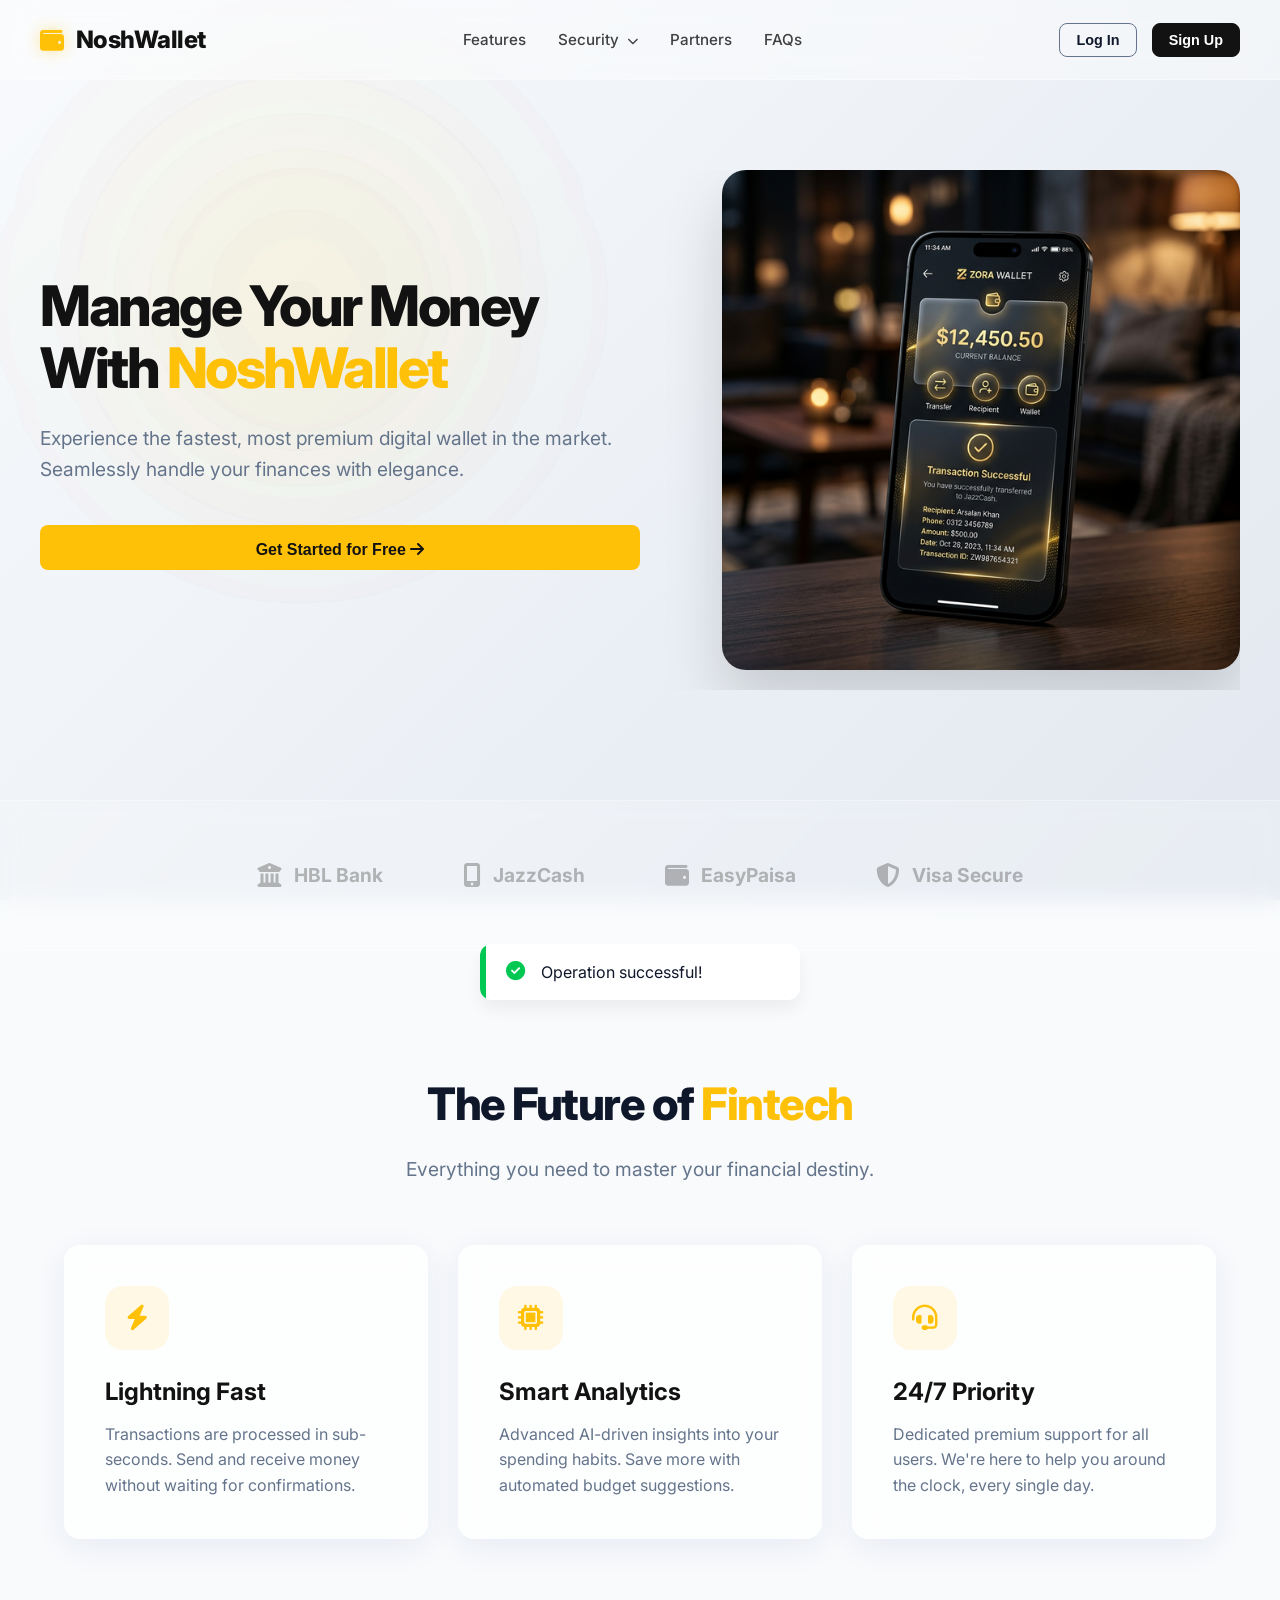
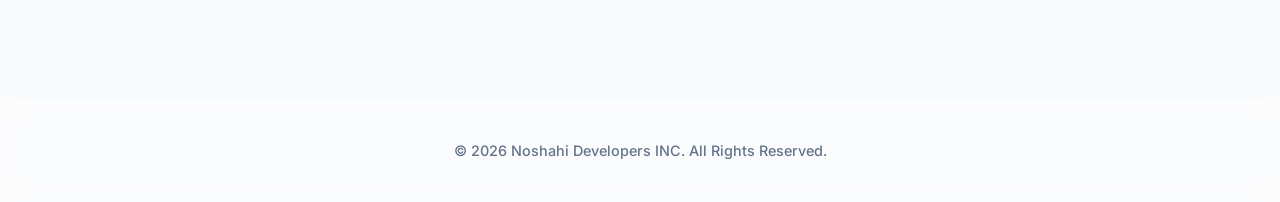
==== commit 8ac3953c: "updated" ====
--- a/dashboard.html
+++ b/dashboard.html
@@ -1,13 +1,15 @@
 <!DOCTYPE html>
 <html lang="en">
+
 <head>
     <meta charset="UTF-8">
     <meta name="viewport" content="width=device-width, initial-scale=1.0">
     <title>NoshWallet - Dashboard</title>
-    <link href="https://fonts.googleapis.com/css2?family=Inter:wght@300;400;500;600;700&display=swap" rel="stylesheet">
+    <link href="https://fonts.googleapis.com/css2?family=Inter:wght@300;400;500;600;700&family=JetBrains+Mono:wght@500&display=swap" rel="stylesheet">
     <link rel="stylesheet" href="style.css">
     <link rel="stylesheet" href="https://cdnjs.cloudflare.com/ajax/libs/font-awesome/6.4.0/css/all.min.css">
 </head>
+
 <body>
 
     <div class="bg-mesh-container">
@@ -171,7 +173,8 @@
             <!-- Transactions View -->
             <main class="dashboard-content view-section hidden" id="view-transactions">
                 <div class="page-title with-back">
-                    <button class="content-back-btn" title="Back to Dashboard"><i class="fa-solid fa-arrow-left"></i></button>
+                    <button class="content-back-btn" title="Back to Dashboard"><i
+                            class="fa-solid fa-arrow-left"></i></button>
                     <div>
                         <h1>Transaction History</h1>
                         <p>A full record of all your wallet activities.</p>
@@ -179,7 +182,8 @@
                 </div>
                 <div class="widget-card full-transactions">
                     <div class="table-controls mb-4">
-                        <input type="text" id="tx-search" placeholder="Search by title or ID..." class="search-input-alt">
+                        <input type="text" id="tx-search" placeholder="Search by title or ID..."
+                            class="search-input-alt">
                         <select id="tx-filter" class="filter-select">
                             <option value="all">All Types</option>
                             <option value="deposit">Deposits</option>
@@ -207,7 +211,8 @@
             <!-- Analytics View -->
             <main class="dashboard-content view-section hidden" id="view-analytics">
                 <div class="page-title with-back">
-                    <button class="content-back-btn" title="Back to Dashboard"><i class="fa-solid fa-arrow-left"></i></button>
+                    <button class="content-back-btn" title="Back to Dashboard"><i
+                            class="fa-solid fa-arrow-left"></i></button>
                     <div>
                         <h1>Spending Analytics</h1>
                         <p>Understand your income and expenses visually.</p>
@@ -218,9 +223,18 @@
                         <h3 class="card-title">Monthly Flow</h3>
                         <div class="chart-container-dummy">
                             <div class="bar-chart">
-                                <div class="bar-set"><div class="bar pos" style="height: 60%"></div><div class="bar neg" style="height: 40%"></div><span>Jan</span></div>
-                                <div class="bar-set"><div class="bar pos" style="height: 80%"></div><div class="bar neg" style="height: 30%"></div><span>Feb</span></div>
-                                <div class="bar-set"><div class="bar pos" style="height: 45%"></div><div class="bar neg" style="height: 70%"></div><span>Mar</span></div>
+                                <div class="bar-set">
+                                    <div class="bar pos" style="height: 60%"></div>
+                                    <div class="bar neg" style="height: 40%"></div><span>Jan</span>
+                                </div>
+                                <div class="bar-set">
+                                    <div class="bar pos" style="height: 80%"></div>
+                                    <div class="bar neg" style="height: 30%"></div><span>Feb</span>
+                                </div>
+                                <div class="bar-set">
+                                    <div class="bar pos" style="height: 45%"></div>
+                                    <div class="bar neg" style="height: 70%"></div><span>Mar</span>
+                                </div>
                             </div>
                         </div>
                     </div>
@@ -244,7 +258,8 @@
             <main class="dashboard-content view-section hidden" id="view-settings">
                 <div class="page-title row-between with-back">
                     <div class="flex-center gap-4">
-                        <button class="content-back-btn" title="Back to Dashboard"><i class="fa-solid fa-arrow-left"></i></button>
+                        <button class="content-back-btn" title="Back to Dashboard"><i
+                                class="fa-solid fa-arrow-left"></i></button>
                         <div>
                             <h1>Account Settings</h1>
                             <p>Manage your profile, wallet security, and preferences.</p>
@@ -266,18 +281,20 @@
                             <div class="profile-header-premium">
                                 <div class="avatar-large-wrapper">
                                     <div class="avatar-large"><i class="fa-solid fa-user"></i></div>
-                                    <button class="avatar-edit-btn" title="Change Avatar"><i class="fa-solid fa-camera"></i></button>
+                                    <button class="avatar-edit-btn" title="Change Avatar"><i
+                                            class="fa-solid fa-camera"></i></button>
                                 </div>
                                 <div class="profile-meta">
                                     <h2 class="user-name">User Name</h2>
                                     <p class="user-email">user@example.com</p>
                                     <div class="flex-center gap-2 mt-2">
                                         <span class="member-badge">Diamond Member</span>
-                                        <span class="verification-badge"><i class="fa-solid fa-shield-check"></i> Verified</span>
-                                    </div>
-                                </div>
-                            </div>
-                            
+                                        <span class="verification-badge"><i class="fa-solid fa-shield-check"></i>
+                                            Verified</span>
+                                    </div>
+                                </div>
+                            </div>
+
                             <form id="settings-form" class="mt-4">
                                 <div class="form-grid">
                                     <div class="form-group">
@@ -292,7 +309,8 @@
                                         <label>Account Email</label>
                                         <div class="input-with-icon">
                                             <i class="fa-solid fa-envelope"></i>
-                                            <input type="email" id="settings-email" placeholder="Enter your email" required>
+                                            <input type="email" id="settings-email" placeholder="Enter your email"
+                                                required>
                                         </div>
                                         <span class="form-help">Update your contact information.</span>
                                     </div>
@@ -309,7 +327,8 @@
                                         <div class="input-with-icon">
                                             <i class="fa-solid fa-lock"></i>
                                             <input type="password" id="settings-pass" placeholder="••••••••">
-                                            <button type="button" class="password-toggle" title="Toggle Password Visibility">
+                                            <button type="button" class="password-toggle"
+                                                title="Toggle Password Visibility">
                                                 <i class="fa-solid fa-eye-slash"></i>
                                             </button>
                                         </div>
@@ -320,7 +339,8 @@
                                         <div class="input-with-icon">
                                             <i class="fa-solid fa-lock"></i>
                                             <input type="password" id="settings-pass-confirm" placeholder="••••••••">
-                                            <button type="button" class="password-toggle" title="Toggle Password Visibility">
+                                            <button type="button" class="password-toggle"
+                                                title="Toggle Password Visibility">
                                                 <i class="fa-solid fa-eye-slash"></i>
                                             </button>
                                         </div>
@@ -328,7 +348,8 @@
                                     </div>
                                 </div>
                                 <div class="text-right mt-3">
-                                    <button type="submit" class="submit-btn solid-yellow btn-small">Update Profile</button>
+                                    <button type="submit" class="submit-btn solid-yellow btn-small">Update
+                                        Profile</button>
                                 </div>
                             </form>
                         </div>
@@ -344,9 +365,11 @@
                                     <div class="s-info">
                                         <span class="s-label">Wallet Reference ID</span>
                                         <span class="s-value wallet-id">ID: NV-000000</span>
-                                        <p class="s-desc">Use this ID for receiving funds from other NoshWallet users.</p>
-                                    </div>
-                                    <button class="icon-btn-circle" title="Copy ID"><i class="fa-solid fa-copy"></i></button>
+                                        <p class="s-desc">Use this ID for receiving funds from other NoshWallet users.
+                                        </p>
+                                    </div>
+                                    <button class="icon-btn-circle" title="Copy ID"><i
+                                            class="fa-solid fa-copy"></i></button>
                                 </div>
                                 <div class="security-item">
                                     <div class="s-info">
@@ -369,7 +392,8 @@
                                 <div class="pref-item">
                                     <div class="pref-info">
                                         <span class="pref-label">Email Notifications</span>
-                                        <p class="pref-desc">Receive weekly summaries and transaction alerts via email.</p>
+                                        <p class="pref-desc">Receive weekly summaries and transaction alerts via email.
+                                        </p>
                                     </div>
                                     <label class="toggle-switch">
                                         <input type="checkbox" checked>
@@ -379,7 +403,8 @@
                                 <div class="pref-item">
                                     <div class="pref-info">
                                         <span class="pref-label">Push Notifications</span>
-                                        <p class="pref-desc">Instant alerts for all wallet activity and security logins.</p>
+                                        <p class="pref-desc">Instant alerts for all wallet activity and security logins.
+                                        </p>
                                     </div>
                                     <label class="toggle-switch">
                                         <input type="checkbox" checked>
@@ -399,7 +424,8 @@
                             <div class="danger-box-premium">
                                 <div class="danger-info">
                                     <h4>Purge All Wallet Data</h4>
-                                    <p>This will permanently erase all transaction history, analytics data, and reset your balance. These actions are destructive and cannot be undone.</p>
+                                    <p>This will permanently erase all transaction history, analytics data, and reset
+                                        your balance. These actions are destructive and cannot be undone.</p>
                                 </div>
                                 <button class="btn-danger-premium" id="btn-reset-data">
                                     <i class="fa-solid fa-trash-can"></i> Reset Wallet
@@ -413,7 +439,8 @@
             <!-- Testing View -->
             <main class="dashboard-content view-section hidden" id="view-testing">
                 <div class="page-title with-back">
-                    <button class="content-back-btn" title="Back to Dashboard"><i class="fa-solid fa-arrow-left"></i></button>
+                    <button class="content-back-btn" title="Back to Dashboard"><i
+                            class="fa-solid fa-arrow-left"></i></button>
                     <div>
                         <h1>Developer Tools</h1>
                         <p>Experimental features and data injection for wallet testing.</p>
@@ -422,7 +449,8 @@
 
                 <div class="testing-page-wrapper">
                     <div class="settings-container-centered">
-                        <div class="widget-card settings-premium-card" style="border-left: 4px solid var(--primary-yellow);">
+                        <div class="widget-card settings-premium-card"
+                            style="border-left: 4px solid var(--primary-yellow);">
                             <div class="card-section-header">
                                 <i class="fa-solid fa-code"></i>
                                 <h3>Data Injection</h3>
@@ -431,9 +459,12 @@
                                 <div class="pref-item">
                                     <div class="pref-info">
                                         <span class="pref-label">Testing Data Injection</span>
-                                        <p class="pref-desc">Populate your wallet with random funds and transactions for testing flows.</p>
-                                    </div>
-                                    <button class="btn-outline-small" id="btn-inject-test-data" style="color: var(--primary-yellow-hover); border-color: var(--primary-yellow);">Inject Funds</button>
+                                        <p class="pref-desc">Populate your wallet with random funds and transactions for
+                                            testing flows.</p>
+                                    </div>
+                                    <button class="btn-outline-small" id="btn-inject-test-data"
+                                        style="color: var(--primary-yellow-hover); border-color: var(--primary-yellow);">Inject
+                                        Funds</button>
                                 </div>
                             </div>
                         </div>
@@ -444,7 +475,8 @@
             <!-- Withdraw View -->
             <main class="dashboard-content view-section hidden" id="view-withdraw">
                 <div class="page-title with-back">
-                    <button class="content-back-btn" title="Back to Dashboard"><i class="fa-solid fa-arrow-left"></i></button>
+                    <button class="content-back-btn" title="Back to Dashboard"><i
+                            class="fa-solid fa-arrow-left"></i></button>
                     <div>
                         <h1>Withdraw Funds</h1>
                         <p>Transfer your NoshWallet balance to your linked bank account securely.</p>
@@ -457,7 +489,8 @@
                         <div class="widget-card premium-withdraw-card glass-premium">
                             <div class="withdraw-details-header text-center mb-4">
                                 <p class="text-sm text-muted mb-1">Total Available Balance</p>
-                                <h1 class="premium-balance-text">Rs. <span id="withdraw-page-available-balance">0.00</span></h1>
+                                <h1 class="premium-balance-text">Rs. <span
+                                        id="withdraw-page-available-balance">0.00</span></h1>
                             </div>
 
                             <form id="withdraw-page-form">
@@ -469,7 +502,8 @@
                                     </label>
                                     <div class="amount-input-wrapper">
                                         <span class="currency-prefix">Rs.</span>
-                                        <input type="number" id="withdraw-page-amount" placeholder="0.00" required min="1" step="0.01">
+                                        <input type="number" id="withdraw-page-amount" placeholder="0.00" required
+                                            min="1" step="0.01">
                                         <button type="button" class="max-btn" id="btn-withdraw-page-max">Max</button>
                                     </div>
                                 </div>
@@ -483,18 +517,21 @@
                                     <div id="withdraw-page-accounts-list">
                                         <!-- Populated by JS -->
                                     </div>
-                                    
+
                                     <button type="button" class="add-account-btn mt-3" id="btn-show-inline-add">
                                         <i class="fa-solid fa-plus-circle"></i> Add New Bank Account
                                     </button>
 
                                     <!-- Inline Add Bank Popup (Initially hidden via CSS opacity/visibility) -->
                                     <div id="inline-bank-modal" class="modal-overlay">
-                                        <div id="inline-add-bank-container" class="modal-content glass-premium p-0 border-none overflow-hidden">
+                                        <div id="inline-add-bank-container"
+                                            class="modal-content glass-premium p-0 border-none overflow-hidden">
                                             <div class="inline-form-card p-30">
                                                 <div class="modal-header mb-4">
                                                     <h2>Link New Bank Account</h2>
-                                                    <button type="button" class="close-btn" id="btn-close-inline-bank"><i class="fa-solid fa-xmark"></i></button>
+                                                    <button type="button" class="close-btn"
+                                                        id="btn-close-inline-bank"><i
+                                                            class="fa-solid fa-xmark"></i></button>
                                                 </div>
                                                 <div class="form-group mb-3">
                                                     <label>Bank Name</label>
@@ -509,15 +546,22 @@
                                                 </div>
                                                 <div class="form-group mb-3">
                                                     <label>Account Number / IBAN</label>
-                                                    <input type="text" id="withdraw-page-acc-num" placeholder="Enter Account # / IBAN" class="search-input-alt full-width p-14">
+                                                    <input type="text" id="withdraw-page-acc-num"
+                                                        placeholder="Enter Account # / IBAN"
+                                                        class="search-input-alt full-width p-14">
                                                 </div>
                                                 <div class="form-group mb-4">
                                                     <label>Account Holder Name</label>
-                                                    <input type="text" id="withdraw-page-holder" placeholder="Name on account" class="search-input-alt full-width p-14">
+                                                    <input type="text" id="withdraw-page-holder"
+                                                        placeholder="Name on account"
+                                                        class="search-input-alt full-width p-14">
                                                 </div>
                                                 <div class="flex-actions gap-2">
-                                                    <button type="button" class="submit-btn solid-yellow flex-1" id="btn-save-inline-bank">Link Account</button>
-                                                    <button type="button" class="btn-outline-small" id="btn-cancel-inline-bank" style="padding: 14px 20px;">Cancel</button>
+                                                    <button type="button" class="submit-btn solid-yellow flex-1"
+                                                        id="btn-save-inline-bank">Link Account</button>
+                                                    <button type="button" class="btn-outline-small"
+                                                        id="btn-cancel-inline-bank"
+                                                        style="padding: 14px 20px;">Cancel</button>
                                                 </div>
                                             </div>
                                         </div>
@@ -529,7 +573,8 @@
                                     <h3 class="summary-title mb-4">Withdraw Summary</h3>
                                     <div class="summary-item">
                                         <span>Available Amount</span>
-                                        <span class="text-primary">Rs. <span id="summary-page-available-val">0.00</span></span>
+                                        <span class="text-primary">Rs. <span
+                                                id="summary-page-available-val">0.00</span></span>
                                     </div>
                                     <div class="summary-item">
                                         <span>Withdraw Amount</span>
@@ -541,12 +586,15 @@
                                     </div>
                                     <div class="summary-item total">
                                         <span>Amount to Receive</span>
-                                        <span class="text-primary">Rs. <span id="summary-page-receive-val">0.00</span></span>
-                                    </div>
-                                </div>
-
-                                <button type="submit" class="submit-btn solid-black mt-5 h-60 w-full">Confirm Withdrawal</button>
-                                <p class="helper-text mt-3 text-center">Funds will be credited to your bank within 24 hours.</p>
+                                        <span class="text-primary">Rs. <span
+                                                id="summary-page-receive-val">0.00</span></span>
+                                    </div>
+                                </div>
+
+                                <button type="submit" class="submit-btn solid-black mt-5 h-60 w-full">Confirm
+                                    Withdrawal</button>
+                                <p class="helper-text mt-3 text-center">Funds will be credited to your bank within 24
+                                    hours.</p>
                             </form>
                         </div>
                     </div>
@@ -554,341 +602,444 @@
             </main>
 
         </div>
-    <!-- Modals -->
-
-    <!-- Login Modal -->
-    <div id="login-modal" class="modal">
-        <div class="modal-content auth-modal">
-            <div class="modal-header">
-                <button class="close-btn absolute-right"><i class="fa-solid fa-xmark"></i></button>
-                <div class="logo justify-center mb-2">
-                    <i class="fa-solid fa-wallet"></i>
-                </div>
-                <h2>Welcome Back</h2>
-                <p class="text-sm text-muted">Sign in to manage your wallet</p>
-            </div>
-            <div class="modal-body pb-0">
-                <form id="login-form">
-                    <div class="form-group">
-                        <label>Email Address</label>
-                        <div class="input-with-icon">
-                            <i class="fa-regular fa-envelope"></i>
-                            <input type="email" id="login-email" placeholder="you@example.com" required autocomplete="off">
-                        </div>
-                    </div>
-                    <div class="form-group">
-                        <label>Password</label>
-                        <div class="input-with-icon">
-                            <i class="fa-solid fa-lock"></i>
-                            <input type="password" id="login-password" placeholder="Enter your password" required autocomplete="new-password">
-                            <button type="button" class="password-toggle" title="Toggle Password Visibility">
-                                <i class="fa-solid fa-eye-slash"></i>
-                            </button>
-                        </div>
-                    </div>
-                    <button type="submit" class="submit-btn solid-yellow mt-4">Sign In</button>
-                </form>
-                <div class="auth-footer mt-4">
-                    <p>Don't have an account? <a href="#" id="switch-to-register">Sign up</a></p>
+        <!-- Modals -->
+
+        <!-- Login Modal -->
+        <div id="login-modal" class="modal">
+            <div class="modal-content auth-modal">
+                <div class="modal-header">
+                    <button class="close-btn absolute-right"><i class="fa-solid fa-xmark"></i></button>
+                    <div class="logo justify-center mb-2">
+                        <i class="fa-solid fa-wallet"></i>
+                    </div>
+                    <h2>Welcome Back</h2>
+                    <p class="text-sm text-muted">Sign in to manage your wallet</p>
+                </div>
+                <div class="modal-body pb-0">
+                    <form id="login-form">
+                        <div class="form-group">
+                            <label>Email Address</label>
+                            <div class="input-with-icon">
+                                <i class="fa-regular fa-envelope"></i>
+                                <input type="email" id="login-email" placeholder="you@example.com" required
+                                    autocomplete="off">
+                            </div>
+                        </div>
+                        <div class="form-group">
+                            <label>Password</label>
+                            <div class="input-with-icon">
+                                <i class="fa-solid fa-lock"></i>
+                                <input type="password" id="login-password" placeholder="Enter your password" required
+                                    autocomplete="new-password">
+                                <button type="button" class="password-toggle" title="Toggle Password Visibility">
+                                    <i class="fa-solid fa-eye-slash"></i>
+                                </button>
+                            </div>
+                        </div>
+                        <button type="submit" class="submit-btn solid-yellow mt-4">Sign In</button>
+                    </form>
+                    <div class="auth-footer mt-4">
+                        <p>Don't have an account? <a href="#" id="switch-to-register">Sign up</a></p>
+                    </div>
                 </div>
             </div>
         </div>
-    </div>
-
-    <!-- Register Modal -->
-    <div id="register-modal" class="modal">
-        <div class="modal-content auth-modal">
-            <div class="modal-header border-none text-center block">
-                <button class="close-btn absolute-right"><i class="fa-solid fa-xmark"></i></button>
-                <div class="logo justify-center mb-2">
-                    <i class="fa-solid fa-wallet"></i>
-                </div>
-                <h2>Create Account</h2>
-                <p class="text-sm text-muted">Join us to start managing your funds</p>
-            </div>
-            <div class="modal-body pb-0">
-                <form id="register-form">
-                    <div class="form-group mb-3">
-                        <label>Full Name</label>
-                        <div class="input-with-icon">
-                            <i class="fa-regular fa-user"></i>
-                            <input type="text" id="reg-name" placeholder="John Doe" required autocomplete="name">
-                        </div>
-                    </div>
-                    <div class="form-group mb-3">
-                        <label>Email Address</label>
-                        <div class="input-with-icon">
-                            <i class="fa-regular fa-envelope"></i>
-                            <input type="email" id="reg-email" placeholder="you@example.com" required autocomplete="email">
-                        </div>
-                    </div>
-                    <div class="form-group mb-3">
-                        <label>Password</label>
-                        <div class="input-with-icon">
-                            <i class="fa-solid fa-lock"></i>
-                            <input type="password" id="reg-password" placeholder="Create a password" required minlength="6" autocomplete="new-password">
-                            <button type="button" class="password-toggle" title="Toggle Password Visibility">
-                                <i class="fa-solid fa-eye-slash"></i>
-                            </button>
-                        </div>
-                    </div>
-                    <button type="submit" class="submit-btn solid-yellow">Create Account</button>
-                </form>
-                <div class="auth-footer mt-4">
-                    <p>Already have an account? <a href="#" id="switch-to-login">Sign in</a></p>
+
+        <!-- Register Modal -->
+        <div id="register-modal" class="modal">
+            <div class="modal-content auth-modal">
+                <div class="modal-header border-none text-center block">
+                    <button class="close-btn absolute-right"><i class="fa-solid fa-xmark"></i></button>
+                    <div class="logo justify-center mb-2">
+                        <i class="fa-solid fa-wallet"></i>
+                    </div>
+                    <h2>Create Account</h2>
+                    <p class="text-sm text-muted">Join us to start managing your funds</p>
+                </div>
+                <div class="modal-body pb-0">
+                    <form id="register-form">
+                        <div class="form-group mb-3">
+                            <label>Full Name</label>
+                            <div class="input-with-icon">
+                                <i class="fa-regular fa-user"></i>
+                                <input type="text" id="reg-name" placeholder="John Doe" required autocomplete="name">
+                            </div>
+                        </div>
+                        <div class="form-group mb-3">
+                            <label>Email Address</label>
+                            <div class="input-with-icon">
+                                <i class="fa-regular fa-envelope"></i>
+                                <input type="email" id="reg-email" placeholder="you@example.com" required
+                                    autocomplete="email">
+                            </div>
+                        </div>
+                        <div class="form-group mb-3">
+                            <label>Password</label>
+                            <div class="input-with-icon">
+                                <i class="fa-solid fa-lock"></i>
+                                <input type="password" id="reg-password" placeholder="Create a password" required
+                                    minlength="6" autocomplete="new-password">
+                                <button type="button" class="password-toggle" title="Toggle Password Visibility">
+                                    <i class="fa-solid fa-eye-slash"></i>
+                                </button>
+                            </div>
+                        </div>
+                        <button type="submit" class="submit-btn solid-yellow">Create Account</button>
+                    </form>
+                    <div class="auth-footer mt-4">
+                        <p>Already have an account? <a href="#" id="switch-to-login">Sign in</a></p>
+                    </div>
                 </div>
             </div>
         </div>
-    </div>
-    
-    <!-- Deposit Modal -->
-    <div id="deposit-modal" class="modal">
-        <div class="modal-content glass-premium p-0 border-none overflow-hidden">
-            <div class="modal-header p-20 px-30 border-none">
-                <h2 id="deposit-modal-title" class="flex-1 text-center">Deposit Funds</h2>
-                <button type="button" class="close-btn" id="btn-close-deposit"><i class="fa-solid fa-xmark"></i></button>
-            </div>
-            
-            <div class="modal-body p-30 pt-0">
-                <!-- Step 1: Amount Entry -->
-                <div id="deposit-step-1" class="deposit-step">
-                    <form id="deposit-form">
+
+        <!-- Deposit Modal -->
+        <div id="deposit-modal" class="modal">
+            <div class="modal-content glass-premium p-0 border-none overflow-hidden">
+                <div class="modal-header p-20 px-30 border-none">
+                    <h2 id="deposit-modal-title" class="flex-1 text-center">Deposit Funds</h2>
+                    <button type="button" class="close-btn" id="btn-close-deposit"><i
+                            class="fa-solid fa-xmark"></i></button>
+                </div>
+
+                <div class="modal-body p-30 pt-0">
+                    <!-- Step 1: Amount Entry -->
+                    <div id="deposit-step-1" class="deposit-step">
+                        <form id="deposit-form">
+                            <div class="form-group mb-4">
+                                <label class="mb-2 block">Enter Amount (Rs.)</label>
+                                <div class="input-with-icon large">
+                                    <i class="fa-solid fa-money-bill-wave"></i>
+                                    <input type="number" id="deposit-amount" placeholder="0.00" required min="100"
+                                        step="100">
+                                </div>
+                            </div>
+                            <div class="quick-amounts mb-4">
+                                <button type="button" class="quick-btn" data-amount="500">+500</button>
+                                <button type="button" class="quick-btn" data-amount="1000">+1000</button>
+                                <button type="button" class="quick-btn" data-amount="5000">+5000</button>
+                            </div>
+                            <button type="button" id="btn-deposit-next-1" class="submit-btn solid-yellow">Select Payment Method</button>
+                        </form>
+                    </div>
+
+                    <!-- Step 2: Payment Method Selection -->
+                    <div id="deposit-step-2" class="deposit-step hidden">
+                        <p class="text-sm text-muted mb-4 text-center">How would you like to deposit funds?</p>
+                        <div class="method-selection-grid mb-4">
+                            <div class="method-tile" data-method="card">
+                                <div class="tile-icon"><i class="fa-solid fa-credit-card"></i></div>
+                                <div class="tile-name">Debit/Credit Card</div>
+                                <p class="tile-desc">Instant deposit via Visa or Mastercard</p>
+                            </div>
+                            <div class="method-tile" data-method="bank">
+                                <div class="tile-icon"><i class="fa-solid fa-building-columns"></i></div>
+                                <div class="tile-name">Bank Transfer</div>
+                                <p class="tile-desc">Direct transfer from your bank account</p>
+                            </div>
+                            <div class="method-tile" data-method="p2p">
+                                <div class="tile-icon"><i class="fa-solid fa-people-arrows"></i></div>
+                                <div class="tile-name">P2P Method</div>
+                                <p class="tile-desc">Request funds from another NoshVallet user</p>
+                            </div>
+                        </div>
+                        <div class="flex-row">
+                            <button type="button" id="btn-method-back" class="submit-btn outline flex-1">Back</button>
+                        </div>
+                    </div>
+
+                    <!-- Step 2.2: P2P Method Sub-step (New) -->
+                    <div id="deposit-step-p2p" class="deposit-step hidden">
+                        <p class="text-sm text-muted mb-4 text-center">Enter sender's NoshVallet ID to request funds</p>
                         <div class="form-group mb-4">
-                            <label class="mb-2 block">Enter Amount (Rs.)</label>
-                            <div class="input-with-icon large">
-                                <i class="fa-solid fa-money-bill-wave"></i>
-                                <input type="number" id="deposit-amount" placeholder="0.00" required min="100" step="100">
-                            </div>
-                        </div>
-                        <div class="quick-amounts mb-4">
-                            <button type="button" class="quick-btn" data-amount="500">+500</button>
-                            <button type="button" class="quick-btn" data-amount="1000">+1000</button>
-                            <button type="button" class="quick-btn" data-amount="5000">+5000</button>
-                        </div>
-                        <button type="button" id="btn-deposit-next-1" class="submit-btn solid-yellow">Continue to Bank Selection</button>
-                    </form>
-                </div>
-
-                <!-- Step 2: Bank Selection -->
-                <div id="deposit-step-2" class="deposit-step hidden">
-                    <p class="text-sm text-muted mb-4 text-center">Select your bank for secure top-up</p>
-                    <div class="bank-list-grid mb-4">
-                        <div class="bank-item" data-bank="HBL Bank">
-                            <i class="fa-solid fa-building-columns"></i>
-                            <span>HBL Bank</span>
-                        </div>
-                        <div class="bank-item" data-bank="Meezan Bank">
-                            <i class="fa-solid fa-building-columns"></i>
-                            <span>Meezan Bank</span>
-                        </div>
-                        <div class="bank-item" data-bank="Bank Alfalah">
-                            <i class="fa-solid fa-building-columns"></i>
-                            <span>Bank Alfalah</span>
-                        </div>
-                        <div class="bank-item" data-bank="UBL Bank">
-                            <i class="fa-solid fa-building-columns"></i>
-                            <span>UBL Bank</span>
-                        </div>
-                        <div class="bank-item" data-bank="MCB Bank">
-                            <i class="fa-solid fa-building-columns"></i>
-                            <span>MCB Bank</span>
-                        </div>
-                        <div class="bank-item" data-bank="Allied Bank">
-                            <i class="fa-solid fa-building-columns"></i>
-                            <span>Allied Bank</span>
-                        </div>
-                        <div class="bank-item" data-bank="Standard Chartered">
-                            <i class="fa-solid fa-building-columns"></i>
-                            <span>SCB Bank</span>
-                        </div>
-                        <div class="bank-item" data-bank="Bank Al Habib">
-                            <i class="fa-solid fa-building-columns"></i>
-                            <span>Bank Al Habib</span>
-                        </div>
-                        <div class="bank-item" data-bank="JazzCash">
-                            <i class="fa-solid fa-mobile-screen-button"></i>
-                            <span>JazzCash</span>
-                        </div>
-                        <div class="bank-item" data-bank="EasyPaisa">
-                            <i class="fa-solid fa-mobile-screen-button"></i>
-                            <span>EasyPaisa</span>
-                        </div>
-                        <div class="bank-item" data-bank="SadaPay">
-                            <i class="fa-solid fa-credit-card"></i>
-                            <span>SadaPay</span>
-                        </div>
-                        <div class="bank-item" data-bank="NayaPay">
-                            <i class="fa-solid fa-credit-card"></i>
-                            <span>NayaPay</span>
-                        </div>
-                    </div>
-                    <div class="flex-row gap-15 mt-4">
-                        <button type="button" id="btn-deposit-back-2" class="submit-btn outline flex-1">Back</button>
-                        <button type="button" id="btn-deposit-next-2" class="submit-btn solid-yellow flex-1" disabled>Proceed to Verify</button>
-                    </div>
-                </div>
-
-                <!-- Step 3: OTP Verification -->
-                <div id="deposit-step-3" class="deposit-step hidden">
-                    <div class="text-center mb-4">
-                        <div class="icon-circle mb-3 mx-auto"><i class="fa-solid fa-shield-halved"></i></div>
-                        <h3>Verify OTP</h3>
-                        <p class="text-sm text-muted">Enter 6-digit code sent to your bank-linked mobile number</p>
-                    </div>
-                    <div class="otp-input-container mb-4">
-                        <input type="text" maxlength="1" class="otp-box" autofocus>
-                        <input type="text" maxlength="1" class="otp-box">
-                        <input type="text" maxlength="1" class="otp-box">
-                        <input type="text" maxlength="1" class="otp-box">
-                        <input type="text" maxlength="1" class="otp-box">
-                        <input type="text" maxlength="1" class="otp-box">
-                    </div>
-                    <div class="flex-row gap-15 mt-4">
-                        <button type="button" id="btn-deposit-back-3" class="submit-btn outline flex-1">Back</button>
-                        <button type="button" id="btn-deposit-verify" class="submit-btn solid-yellow flex-1">Verify & Deposit</button>
-                    </div>
-                </div>
-
-                <!-- Step 4: Processing & Success -->
-                <div id="deposit-step-4" class="deposit-step hidden">
-                    <div class="processing-state text-center p-30">
-                        <div class="loading-spinner mb-4"></div>
-                        <h3>Connecting to Bank...</h3>
-                        <p class="text-sm text-muted">Verifying your transaction with secure servers</p>
-                    </div>
-                    <div class="success-state text-center p-30 hidden">
-                        <div class="success-amount-display mb-4">
-                            <span class="currency">Rs.</span>
-                            <span id="final-deposit-amount" class="amount">0.00</span>
-                        </div>
-                        <h2 class="text-success">Deposit Successful!</h2>
-                        <p class="text-muted mb-4">Funds have been added to your wallet</p>
-                        <button type="button" id="btn-deposit-finish" class="submit-btn solid-black">Back to Dashboard</button>
+                            <label class="mb-2 block">Sender Wallet ID / Email</label>
+                            <div class="input-with-icon">
+                                <i class="fa-solid fa-user-tag"></i>
+                                <input type="text" id="p2p-sender-id" placeholder="NV-123456 or email...">
+                            </div>
+                        </div>
+                        <div class="flex-row gap-15 mt-4">
+                            <button type="button" id="btn-p2p-back" class="submit-btn outline flex-1">Back</button>
+                            <button type="button" id="btn-p2p-next" class="submit-btn solid-yellow flex-1">Request Funds</button>
+                        </div>
+                    </div>
+
+                    <!-- Step 2.1: Bank Transfer Sub-step -->
+                    <div id="deposit-step-bank" class="deposit-step hidden">
+                        <p class="text-sm text-muted mb-4 text-center">Select your bank for secure top-up</p>
+                        <div class="bank-list-grid mb-4">
+                            <div class="bank-item" data-bank="HBL Bank">
+                                <i class="fa-solid fa-building-columns"></i>
+                                <span>HBL Bank</span>
+                            </div>
+                            <div class="bank-item" data-bank="Meezan Bank">
+                                <i class="fa-solid fa-building-columns"></i>
+                                <span>Meezan Bank</span>
+                            </div>
+                            <div class="bank-item" data-bank="Bank Alfalah">
+                                <i class="fa-solid fa-building-columns"></i>
+                                <span>Bank Alfalah</span>
+                            </div>
+                            <div class="bank-item" data-bank="UBL Bank">
+                                <i class="fa-solid fa-building-columns"></i>
+                                <span>UBL Bank</span>
+                            </div>
+                            <div class="bank-item" data-bank="MCB Bank">
+                                <i class="fa-solid fa-building-columns"></i>
+                                <span>MCB Bank</span>
+                            </div>
+                            <div class="bank-item" data-bank="Allied Bank">
+                                <i class="fa-solid fa-building-columns"></i>
+                                <span>Allied Bank</span>
+                            </div>
+                            <div class="bank-item" data-bank="Standard Chartered">
+                                <i class="fa-solid fa-building-columns"></i>
+                                <span>SCB Bank</span>
+                            </div>
+                            <div class="bank-item" data-bank="Bank Al Habib">
+                                <i class="fa-solid fa-building-columns"></i>
+                                <span>Bank Al Habib</span>
+                            </div>
+                            <div class="bank-item" data-bank="JazzCash">
+                                <i class="fa-solid fa-mobile-screen-button"></i>
+                                <span>JazzCash</span>
+                            </div>
+                            <div class="bank-item" data-bank="EasyPaisa">
+                                <i class="fa-solid fa-mobile-screen-button"></i>
+                                <span>EasyPaisa</span>
+                            </div>
+                            <div class="bank-item" data-bank="SadaPay">
+                                <i class="fa-solid fa-credit-card"></i>
+                                <span>SadaPay</span>
+                            </div>
+                            <div class="bank-item" data-bank="NayaPay">
+                                <i class="fa-solid fa-credit-card"></i>
+                                <span>NayaPay</span>
+                            </div>
+                        </div>
+                        <div class="flex-row gap-15 mt-4">
+                            <button type="button" id="btn-bank-back" class="submit-btn outline flex-1">Back</button>
+                            <button type="button" id="btn-bank-next" class="submit-btn solid-yellow flex-1"
+                                disabled>Proceed to Verify</button>
+                        </div>
+                    </div>
+
+                    <!-- Step 2.5: Card Details (New) -->
+                    <div id="deposit-step-card" class="deposit-step hidden">
+                        <div class="card-element mb-2">
+                            <div class="credit-card-preview" id="card-preview">
+                                <div class="card-chip"></div>
+                                <div class="card-logo" id="preview-logo"><i class="fa-brands fa-cc-visa"></i></div>
+                                <div class="card-number-display" id="preview-number">#### #### #### ####</div>
+                                <div class="flex-row justify-between mt-auto">
+                                    <div class="card-holder-display">
+                                        <div class="label">Card Holder</div>
+                                        <div id="preview-name">FULL NAME</div>
+                                    </div>
+                                    <div class="card-expiry-display">
+                                        <div class="label">Expires</div>
+                                        <div id="preview-expiry">MM/YY</div>
+                                    </div>
+                                </div>
+                            </div>
+                        </div>
+
+                        <div class="form-group mb-2">
+                            <label class="text-xs text-muted mb-1 block">Card Number</label>
+                            <input type="text" id="card-number-input" class="card-input"
+                                placeholder="0000 0000 0000 0000" maxlength="19">
+                        </div>
+                        <div class="flex-row gap-15 mb-2">
+                            <div class="form-group flex-1">
+                                <label class="text-xs text-muted mb-1 block">Expiry Date</label>
+                                <input type="text" id="card-expiry-input" class="card-input" placeholder="MM/YY"
+                                    maxlength="5">
+                            </div>
+                            <div class="form-group flex-1">
+                                <label class="text-xs text-muted mb-1 block">CVV</label>
+                                <input type="password" id="card-cvv-input" class="card-input" placeholder="***"
+                                    maxlength="3">
+                            </div>
+                        </div>
+                        <div class="form-group mb-3">
+                            <label class="text-xs text-muted mb-1 block">Cardholder Name</label>
+                            <input type="text" id="card-name-input" class="card-input" placeholder="Enter name on card">
+                        </div>
+
+                        <div class="flex-row gap-15 mt-2">
+                            <button type="button" id="btn-card-back" class="submit-btn outline flex-1">Back</button>
+                            <button type="button" id="btn-card-next" class="submit-btn solid-yellow flex-1">Pay &
+                                Deposit</button>
+                        </div>
+                    </div>
+
+
+                    <!-- Step 3: OTP Verification -->
+                    <div id="deposit-step-3" class="deposit-step hidden">
+                        <div class="text-center mb-4">
+                            <div class="icon-circle mb-3 mx-auto"><i class="fa-solid fa-shield-halved"></i></div>
+                            <h3>Verify OTP</h3>
+                            <p class="text-sm text-muted">Enter 6-digit code sent to your bank-linked mobile number</p>
+                        </div>
+                        <div class="otp-input-container mb-4">
+                            <input type="text" maxlength="1" class="otp-box" autofocus>
+                            <input type="text" maxlength="1" class="otp-box">
+                            <input type="text" maxlength="1" class="otp-box">
+                            <input type="text" maxlength="1" class="otp-box">
+                            <input type="text" maxlength="1" class="otp-box">
+                            <input type="text" maxlength="1" class="otp-box">
+                        </div>
+                        <div class="flex-row gap-15 mt-4">
+                            <button type="button" id="btn-deposit-back-3"
+                                class="submit-btn outline flex-1">Back</button>
+                            <button type="button" id="btn-deposit-verify" class="submit-btn solid-yellow flex-1">Verify
+                                & Deposit</button>
+                        </div>
+                    </div>
+
+                    <!-- Step 4: Processing & Success -->
+                    <div id="deposit-step-4" class="deposit-step hidden">
+                        <div class="processing-state text-center p-30">
+                            <div class="loading-spinner mb-4"></div>
+                            <h3>Connecting to Bank...</h3>
+                            <p class="text-sm text-muted">Verifying your transaction with secure servers</p>
+                        </div>
+                        <div class="success-state text-center p-30 hidden">
+                            <div class="success-amount-display mb-4">
+                                <span class="currency">Rs.</span>
+                                <span id="final-deposit-amount" class="amount">0.00</span>
+                            </div>
+                            <h2 class="text-success">Deposit Successful!</h2>
+                            <p class="text-muted mb-4">Funds have been added to your wallet</p>
+                            <button type="button" id="btn-deposit-finish" class="submit-btn solid-black">Back to
+                                Dashboard</button>
+                        </div>
                     </div>
                 </div>
             </div>
         </div>
-    </div>
-
-    <!-- Improved Withdraw Modal -->
-
-
-
-    
-    <!-- Send Money Modal -->
-    <div id="send-modal" class="modal">
-        <div class="modal-content">
-            <div class="modal-header">
-                <h2>Send Money</h2>
-                <button class="close-btn"><i class="fa-solid fa-xmark"></i></button>
-            </div>
-            <div class="modal-body">
-                <form id="send-form">
-                    <div class="form-group">
-                        <label>Receiver Wallet ID or Email</label>
-                        <div class="input-with-icon">
-                            <i class="fa-solid fa-user-tag"></i>
-                            <input type="text" id="send-recipient" placeholder="Enter NV-ID or email..." required>
-                        </div>
-                    </div>
-                    <div class="form-group">
-                        <label>Amount (Rs.)</label>
-                        <div class="input-with-icon">
-                            <i class="fa-solid fa-money-bill-1"></i>
-                            <input type="number" id="send-amount" placeholder="0.00" required min="1" step="0.01">
-                        </div>
-                    </div>
-                    <button type="submit" class="submit-btn solid-black">Send Funds Now</button>
-                </form>
+
+        <!-- Improved Withdraw Modal -->
+
+
+
+
+        <!-- Send Money Modal -->
+        <div id="send-modal" class="modal">
+            <div class="modal-content">
+                <div class="modal-header">
+                    <h2>Send Money</h2>
+                    <button class="close-btn"><i class="fa-solid fa-xmark"></i></button>
+                </div>
+                <div class="modal-body">
+                    <form id="send-form">
+                        <div class="form-group">
+                            <label>Receiver Wallet ID or Email</label>
+                            <div class="input-with-icon">
+                                <i class="fa-solid fa-user-tag"></i>
+                                <input type="text" id="send-recipient" placeholder="Enter NV-ID or email..." required>
+                            </div>
+                        </div>
+                        <div class="form-group">
+                            <label>Amount (Rs.)</label>
+                            <div class="input-with-icon">
+                                <i class="fa-solid fa-money-bill-1"></i>
+                                <input type="number" id="send-amount" placeholder="0.00" required min="1" step="0.01">
+                            </div>
+                        </div>
+                        <button type="submit" class="submit-btn solid-black">Send Funds Now</button>
+                    </form>
+                </div>
             </div>
         </div>
-    </div>
-
-    <!-- Pay (Merchant) Modal -->
-    <div id="pay-modal" class="modal">
-        <div class="modal-content">
-            <div class="modal-header">
-                <h2>Merchant Payment</h2>
-                <button class="close-btn"><i class="fa-solid fa-xmark"></i></button>
-            </div>
-            <div class="modal-body">
-                <form id="pay-form">
-                    <div class="form-group">
-                        <label>Merchant Name</label>
-                        <div class="input-with-icon">
-                            <i class="fa-solid fa-store"></i>
-                            <input type="text" id="pay-merchant" placeholder="Enter merchant name..." required>
-                        </div>
-                    </div>
-                    <div class="form-group">
-                        <label>Amount (Rs.)</label>
-                        <div class="input-with-icon">
-                            <i class="fa-solid fa-tag"></i>
-                            <input type="number" id="pay-amount" placeholder="0.00" required min="1" step="0.01">
-                        </div>
-                    </div>
-                    <button type="submit" class="submit-btn solid-yellow">Pay Merchant</button>
-                </form>
+
+        <!-- Pay (Merchant) Modal -->
+        <div id="pay-modal" class="modal">
+            <div class="modal-content">
+                <div class="modal-header">
+                    <h2>Merchant Payment</h2>
+                    <button class="close-btn"><i class="fa-solid fa-xmark"></i></button>
+                </div>
+                <div class="modal-body">
+                    <form id="pay-form">
+                        <div class="form-group">
+                            <label>Merchant Name</label>
+                            <div class="input-with-icon">
+                                <i class="fa-solid fa-store"></i>
+                                <input type="text" id="pay-merchant" placeholder="Enter merchant name..." required>
+                            </div>
+                        </div>
+                        <div class="form-group">
+                            <label>Amount (Rs.)</label>
+                            <div class="input-with-icon">
+                                <i class="fa-solid fa-tag"></i>
+                                <input type="number" id="pay-amount" placeholder="0.00" required min="1" step="0.01">
+                            </div>
+                        </div>
+                        <button type="submit" class="submit-btn solid-yellow">Pay Merchant</button>
+                    </form>
+                </div>
             </div>
         </div>
-    </div>
-
-    <!-- Toast -->
-    <div id="toast" class="toast">
-        <div class="toast-indicator"></div>
-        <div class="toast-content">
-            <i class="toast-icon fa-solid fa-circle-check"></i>
-            <span id="toast-message">Operation successful!</span>
-        </div>
-    </div>
-    
-    <script src="auth.js"></script>
-    <!-- 2FA Configuration Modal -->
-    <div id="two-fa-modal" class="modal">
-        <div class="modal-content auth-modal">
-            <div class="modal-header">
-                <h2>Security Configuration</h2>
-                <button class="close-btn" id="close-2fa-modal"><i class="fa-solid fa-xmark"></i></button>
-            </div>
-            <div class="modal-body">
-                <p class="helper-text">Select your preferred two-factor authentication method to secure your transactions.</p>
-                
-                <div class="security-option-list">
-                    <div class="security-opt active">
-                        <div class="opt-icon"><i class="fa-solid fa-mobile-screen"></i></div>
-                        <div class="opt-details">
-                            <span class="opt-title">Authenticator App</span>
-                            <span class="opt-desc">Use Google Authenticator or Authy</span>
-                        </div>
-                        <i class="fa-solid fa-circle-check check-icon"></i>
-                    </div>
-                    
-                    <div class="security-opt">
-                        <div class="opt-icon"><i class="fa-solid fa-comment-sms"></i></div>
-                        <div class="opt-details">
-                            <span class="opt-title">SMS Verification</span>
-                            <span class="opt-desc">Codes sent to your registered phone</span>
-                        </div>
-                        <i class="fa-solid fa-circle-check check-icon"></i>
-                    </div>
-                    
-                    <div class="security-opt">
-                        <div class="opt-icon"><i class="fa-solid fa-envelope-open-text"></i></div>
-                        <div class="opt-details">
-                            <span class="opt-title">Email OTP</span>
-                            <span class="opt-desc">Receive codes in your inbox</span>
-                        </div>
-                        <i class="fa-solid fa-circle-check check-icon"></i>
-                    </div>
-                </div>
-
-                <div class="modal-actions mt-4">
-                    <button class="submit-btn solid-yellow" id="btn-save-2fa">Save Changes</button>
-                </div>
+
+        <!-- Toast -->
+        <div id="toast" class="toast">
+            <div class="toast-indicator"></div>
+            <div class="toast-content">
+                <i class="toast-icon fa-solid fa-circle-check"></i>
+                <span id="toast-message">Operation successful!</span>
             </div>
         </div>
-    </div>
-
-    <script src="app.js"></script>
+
+        <script src="auth.js"></script>
+        <!-- 2FA Configuration Modal -->
+        <div id="two-fa-modal" class="modal">
+            <div class="modal-content auth-modal">
+                <div class="modal-header">
+                    <h2>Security Configuration</h2>
+                    <button class="close-btn" id="close-2fa-modal"><i class="fa-solid fa-xmark"></i></button>
+                </div>
+                <div class="modal-body">
+                    <p class="helper-text">Select your preferred two-factor authentication method to secure your
+                        transactions.</p>
+
+                    <div class="security-option-list">
+                        <div class="security-opt active">
+                            <div class="opt-icon"><i class="fa-solid fa-mobile-screen"></i></div>
+                            <div class="opt-details">
+                                <span class="opt-title">Authenticator App</span>
+                                <span class="opt-desc">Use Google Authenticator or Authy</span>
+                            </div>
+                            <i class="fa-solid fa-circle-check check-icon"></i>
+                        </div>
+
+                        <div class="security-opt">
+                            <div class="opt-icon"><i class="fa-solid fa-comment-sms"></i></div>
+                            <div class="opt-details">
+                                <span class="opt-title">SMS Verification</span>
+                                <span class="opt-desc">Codes sent to your registered phone</span>
+                            </div>
+                            <i class="fa-solid fa-circle-check check-icon"></i>
+                        </div>
+
+                        <div class="security-opt">
+                            <div class="opt-icon"><i class="fa-solid fa-envelope-open-text"></i></div>
+                            <div class="opt-details">
+                                <span class="opt-title">Email OTP</span>
+                                <span class="opt-desc">Receive codes in your inbox</span>
+                            </div>
+                            <i class="fa-solid fa-circle-check check-icon"></i>
+                        </div>
+                    </div>
+
+                    <div class="modal-actions mt-4">
+                        <button class="submit-btn solid-yellow" id="btn-save-2fa">Save Changes</button>
+                    </div>
+                </div>
+            </div>
+        </div>
+
+        <script src="app.js"></script>
 </body>
-</html>
+
+</html>
--- a/style.css
+++ b/style.css
@@ -2,43 +2,48 @@
 
 :root {
     /* Color Palette: Yellow, White, Black */
-    --primary-yellow: #FFC107; 
+    --primary-yellow: #FFC107;
     --primary-yellow-hover: #E0A800;
     --primary-black: #121212;
     --secondary-black: #1E1E1E;
     --pure-white: #FFFFFF;
-    
+
     /* Neutral/Grays */
-    --gray-bg: #F8FAFC; /* Softer, more modern off-white */
+    --gray-bg: #F8FAFC;
+    /* Softer, more modern off-white */
     --gray-light: #F1F5F9;
     --gray-mid: #E2E8F0;
     --gray-dark: #64748B;
     --text-main: #0F172A;
     --text-muted: #64748B;
-    
+
     /* Premium Backgrounds */
-    --premium-bg: radial-gradient(at 0% 0%, hsla(253,16%,7%,1) 0, transparent 50%), 
-                  radial-gradient(at 50% 0%, hsla(225,39%,30%,1) 0, transparent 50%), 
-                  radial-gradient(at 100% 0%, hsla(339,49%,30%,1) 0, transparent 50%);
+    --premium-bg: radial-gradient(at 0% 0%, hsla(253, 16%, 7%, 1) 0, transparent 50%),
+        radial-gradient(at 50% 0%, hsla(225, 39%, 30%, 1) 0, transparent 50%),
+        radial-gradient(at 100% 0%, hsla(339, 49%, 30%, 1) 0, transparent 50%);
     --mesh-glow-1: rgba(255, 193, 7, 0.08);
     --mesh-glow-2: rgba(30, 41, 59, 0.03);
-    
+
     /* Functional Colors */
     --success: #00C853;
     --success-bg: #E8F5E9;
     --danger: #D50000;
     --danger-bg: #FFEBEE;
-    
+
+    /* Animation Tokens */
+    --transition-fast: 0.2s cubic-bezier(0.4, 0, 0.2, 1);
+    --transition-normal: 0.3s cubic-bezier(0.4, 0, 0.2, 1);
+
     /* Layout Variables */
     --sidebar-width: 250px;
     --header-height: 70px;
-    
+
     /* Shadows */
-    --shadow-sm: 0 1px 2px rgba(0,0,0,0.05);
-    --shadow-md: 0 4px 6px rgba(0,0,0,0.05);
-    --shadow-lg: 0 10px 15px rgba(0,0,0,0.05);
-    --shadow-card: 0 4px 12px rgba(0,0,0,0.03);
-    
+    --shadow-sm: 0 1px 2px rgba(0, 0, 0, 0.05);
+    --shadow-md: 0 4px 6px rgba(0, 0, 0, 0.05);
+    --shadow-lg: 0 10px 15px rgba(0, 0, 0, 0.05);
+    --shadow-card: 0 4px 12px rgba(0, 0, 0, 0.03);
+
     /* Borders */
     --border-radius-sm: 8px;
     --border-radius-md: 12px;
@@ -87,7 +92,8 @@
     line-height: 1.5;
     -webkit-font-smoothing: antialiased;
     position: relative;
-    overflow-x: clip; /* clip doesn't break sticky like hidden does in some browsers */
+    overflow-x: clip;
+    /* clip doesn't break sticky like hidden does in some browsers */
 }
 
 /* --- Decorative Background Effects --- */
@@ -121,7 +127,8 @@
     width: 100%;
     height: 80px;
     display: flex;
-    justify-content: center; /* Center the container */
+    justify-content: center;
+    /* Center the container */
     align-items: center;
     background: rgba(255, 255, 255, 0.4);
     backdrop-filter: blur(12px);
@@ -213,7 +220,7 @@
     backdrop-filter: blur(15px);
     border: 1px solid var(--glass-border);
     border-radius: var(--border-radius-md);
-    box-shadow: 0 10px 40px rgba(0,0,0,0.1);
+    box-shadow: 0 10px 40px rgba(0, 0, 0, 0.1);
     min-width: 220px;
     padding: 12px;
     list-style: none;
@@ -247,7 +254,8 @@
 
 @media (max-width: 991px) {
     .nav-menu {
-        display: none; /* Hide for now on smaller screens */
+        display: none;
+        /* Hide for now on smaller screens */
     }
 }
 
@@ -271,7 +279,7 @@
 }
 
 .btn-outline:hover {
-    background: rgba(0,0,0,0.05);
+    background: rgba(0, 0, 0, 0.05);
 }
 
 .btn-solid {
@@ -282,19 +290,22 @@
 
 .btn-solid:hover {
     transform: translateY(-2px);
-    box-shadow: 0 4px 12px rgba(0,0,0,0.2);
+    box-shadow: 0 4px 12px rgba(0, 0, 0, 0.2);
 }
 
 /* --- Hero & Carousel --- */
 .hero-section {
-    padding: 60px 24px 80px; /* Reduced top padding significantly */
-    margin-top: 80px; /* Space for fixed nav */
+    padding: 60px 24px 80px;
+    /* Reduced top padding significantly */
+    margin-top: 80px;
+    /* Space for fixed nav */
     min-height: 80vh;
     display: flex;
     align-items: center;
     justify-content: center;
     position: relative;
-    overflow: hidden; /* Prevent horizontal scroll */
+    overflow: hidden;
+    /* Prevent horizontal scroll */
 }
 
 .carousel-container {
@@ -302,7 +313,8 @@
     max-width: 1200px;
     margin: 0 auto;
     position: relative;
-    min-height: 520px; /* Locks the height so slides never shift the page */
+    min-height: 520px;
+    /* Locks the height so slides never shift the page */
     overflow: hidden;
 }
 
@@ -328,8 +340,15 @@
 }
 
 @keyframes fadeReveal {
-    from { opacity: 0; transform: translateY(12px); }
-    to { opacity: 1; transform: translateY(0); }
+    from {
+        opacity: 0;
+        transform: translateY(12px);
+    }
+
+    to {
+        opacity: 1;
+        transform: translateY(0);
+    }
 }
 
 .hero-content {
@@ -382,15 +401,22 @@
 .mockup-image {
     width: 100%;
     border-radius: 24px;
-    box-shadow: 0 30px 60px rgba(0,0,0,0.15);
+    box-shadow: 0 30px 60px rgba(0, 0, 0, 0.15);
     animation: float 6s ease-in-out infinite;
     max-height: 500px;
     object-fit: cover;
 }
 
 @keyframes float {
-    0%, 100% { transform: translateY(0); }
-    50% { transform: translateY(-20px); }
+
+    0%,
+    100% {
+        transform: translateY(0);
+    }
+
+    50% {
+        transform: translateY(-20px);
+    }
 }
 
 /* --- Trusted Partners --- */
@@ -471,7 +497,7 @@
 .premium-feature-card:hover {
     transform: translateY(-12px);
     border-color: var(--primary-yellow);
-    box-shadow: 0 20px 40px rgba(0,0,0,0.08);
+    box-shadow: 0 20px 40px rgba(0, 0, 0, 0.08);
 }
 
 .feature-icon-wrapper {
@@ -517,10 +543,23 @@
         text-align: center;
         gap: 60px;
     }
-    .hero-content { margin: 0 auto; }
-    .hero-title { font-size: 2.8rem; }
-    .premium-grid { grid-template-columns: 1fr; }
-    .partners-container { gap: 40px; flex-wrap: wrap; }
+
+    .hero-content {
+        margin: 0 auto;
+    }
+
+    .hero-title {
+        font-size: 2.8rem;
+    }
+
+    .premium-grid {
+        grid-template-columns: 1fr;
+    }
+
+    .partners-container {
+        gap: 40px;
+        flex-wrap: wrap;
+    }
 }
 
 /* Base Layout */
@@ -540,7 +579,8 @@
     flex-direction: column;
     position: fixed;
     height: 100vh;
-    z-index: 100; /* Higher z-index to overlay content */
+    z-index: 100;
+    /* Higher z-index to overlay content */
     box-shadow: var(--glass-shadow);
     transition: transform 0.4s cubic-bezier(0.4, 0, 0.2, 1);
 }
@@ -685,7 +725,7 @@
     border-radius: 50%;
     cursor: pointer;
     font-size: 1rem;
-    box-shadow: 0 4px 12px rgba(0,0,0,0.05);
+    box-shadow: 0 4px 12px rgba(0, 0, 0, 0.05);
     transition: all 0.3s cubic-bezier(0.4, 0, 0.2, 1);
     margin-right: 12px;
 }
@@ -693,7 +733,7 @@
 .content-back-btn:hover {
     background-color: var(--primary-yellow);
     transform: scale(1.1);
-    box-shadow: 0 6px 16px rgba(0,0,0,0.1);
+    box-shadow: 0 6px 16px rgba(0, 0, 0, 0.1);
 }
 
 .content-back-btn:active {
@@ -752,6 +792,42 @@
     font-family: inherit;
     font-size: 0.95rem;
 }
+
+/* --- Layout Utilities --- */
+.flex-row {
+    display: flex;
+    flex-direction: row;
+    width: 100%;
+}
+
+.gap-15 {
+    gap: 15px;
+}
+
+.flex-1 {
+    flex: 1;
+}
+
+.justify-between {
+    justify-content: space-between;
+}
+
+.mt-auto {
+    margin-top: auto !important;
+}
+
+/* Margin Utilities */
+.mb-1 { margin-bottom: 5px !important; }
+.mb-2 { margin-bottom: 10px !important; }
+.mb-3 { margin-bottom: 15px !important; }
+.mb-4 { margin-bottom: 24px !important; }
+.mb-5 { margin-bottom: 30px !important; }
+
+.mt-1 { margin-top: 5px !important; }
+.mt-2 { margin-top: 10px !important; }
+.mt-3 { margin-top: 15px !important; }
+.mt-4 { margin-top: 24px !important; }
+.mt-5 { margin-top: 30px !important; }
 
 .header-actions {
     display: flex;
@@ -879,7 +955,7 @@
 }
 
 .balance-card .card-subtitle {
-    color: rgba(255,255,255,0.6);
+    color: rgba(255, 255, 255, 0.6);
     font-size: 0.85rem;
 }
 
@@ -887,7 +963,7 @@
     width: 48px;
     height: 48px;
     border-radius: 50%;
-    background-color: rgba(255,193,7,0.1);
+    background-color: rgba(255, 193, 7, 0.1);
     color: var(--primary-yellow);
     display: flex;
     align-items: center;
@@ -918,7 +994,7 @@
     display: flex;
     justify-content: space-between;
     align-items: center;
-    border-top: 1px solid rgba(255,255,255,0.1);
+    border-top: 1px solid rgba(255, 255, 255, 0.1);
     padding-top: 16px;
     font-size: 0.85rem;
 }
@@ -929,7 +1005,7 @@
 }
 
 .wallet-id {
-    color: rgba(255,255,255,0.6);
+    color: rgba(255, 255, 255, 0.6);
 }
 
 /* Actions Card */
@@ -991,11 +1067,33 @@
     color: var(--text-main);
 }
 
-.action-icon.yellow { background-color: var(--primary-yellow); color: var(--primary-black); }
-.action-icon.white { background-color: var(--pure-white); border: 1px solid var(--gray-mid); color: var(--primary-black); }
-.action-icon.black { background-color: var(--primary-black); color: var(--pure-white); }
-.action-icon.gray { background-color: var(--gray-bg); border: 1px solid var(--gray-mid); color: var(--primary-black); }
-.action-icon.yellow-light { background-color: #fffde7; border: 1px solid #fff59d; color: var(--primary-black); }
+.action-icon.yellow {
+    background-color: var(--primary-yellow);
+    color: var(--primary-black);
+}
+
+.action-icon.white {
+    background-color: var(--pure-white);
+    border: 1px solid var(--gray-mid);
+    color: var(--primary-black);
+}
+
+.action-icon.black {
+    background-color: var(--primary-black);
+    color: var(--pure-white);
+}
+
+.action-icon.gray {
+    background-color: var(--gray-bg);
+    border: 1px solid var(--gray-mid);
+    color: var(--primary-black);
+}
+
+.action-icon.yellow-light {
+    background-color: #fffde7;
+    border: 1px solid #fff59d;
+    color: var(--primary-black);
+}
 
 /* Transactions Widget */
 .widget-header {
@@ -1073,8 +1171,15 @@
     font-size: 1rem;
 }
 
-.t-icon.deposit { background-color: var(--success-bg); color: var(--success); }
-.t-icon.withdraw { background-color: var(--danger-bg); color: var(--danger); }
+.t-icon.deposit {
+    background-color: var(--success-bg);
+    color: var(--success);
+}
+
+.t-icon.withdraw {
+    background-color: var(--danger-bg);
+    color: var(--danger);
+}
 
 .t-title {
     font-weight: 600;
@@ -1100,8 +1205,13 @@
     font-size: 1.05rem;
 }
 
-.t-amt.positive { color: var(--success); }
-.t-amt.negative { color: var(--primary-black); }
+.t-amt.positive {
+    color: var(--success);
+}
+
+.t-amt.negative {
+    color: var(--primary-black);
+}
 
 .empty-state {
     text-align: center;
@@ -1111,24 +1221,30 @@
 
 /* Modals */
 .modal {
-    display: none;
     position: fixed;
     top: 0;
     left: 0;
     width: 100%;
     height: 100%;
-    background-color: rgba(0,0,0,0.6);
+    background-color: rgba(0, 0, 0, 0.4);
     z-index: 2000;
     display: none;
-    align-items: flex-start; /* Top alignment to prevent content cut-off */
+    align-items: center;
     justify-content: center;
-    backdrop-filter: blur(4px);
-    overflow-y: auto; /* Enable scrolling for the background too */
-    padding: 40px 10px; /* Space from top/bottom on mobile */
+    backdrop-filter: blur(12px);
+    -webkit-backdrop-filter: blur(12px);
+    overflow-y: auto;
+    padding: 20px;
 }
 
 .modal.show {
     display: flex;
+    animation: fadeInOverlay 0.4s ease-out;
+}
+
+@keyframes fadeInOverlay {
+    from { opacity: 0; backdrop-filter: blur(0px); }
+    to { opacity: 1; backdrop-filter: blur(12px); }
 }
 
 /* Premium Modal Overlay with Blur */
@@ -1165,21 +1281,26 @@
 }
 
 .modal-content {
-    background-color: var(--pure-white);
+    background-color: #ffffff;
     width: 100%;
-    max-width: 450px;
-    border-radius: var(--border-radius-lg);
-    box-shadow: var(--shadow-lg);
+    max-width: 480px;
+    border-radius: 28px;
+    box-shadow: 0 25px 50px -12px rgba(0, 0, 0, 0.25);
     overflow: hidden;
-    transform: translateY(20px);
-    transition: transform 0.3s;
-    max-height: calc(100vh - 80px); /* Limit height */
-    overflow-y: auto; /* Scrollable content */
-    margin: auto 0; /* Ensures proper centering if shorter than viewport */
+    transform: scale(0.95) translateY(10px);
+    transition: all 0.4s cubic-bezier(0.34, 1.56, 0.64, 1);
+    border: 1px solid rgba(255, 255, 255, 0.1);
+    max-height: calc(100vh - 80px);
+    overflow-y: auto;
+    scrollbar-width: none;
+}
+
+.modal-content::-webkit-scrollbar {
+    display: none;
 }
 
 .modal.show .modal-content {
-    transform: translateY(0);
+    transform: scale(1) translateY(0);
 }
 
 .modal-header {
@@ -1194,15 +1315,32 @@
     font-size: 1.2rem;
 }
 
+.modal-body > p.text-muted.text-center,
+.deposit-step > p.text-muted.text-center {
+    margin-top: 16px !important;
+    margin-bottom: 24px !important;
+}
+
 .close-btn {
-    background: none;
+    background: rgba(0, 0, 0, 0.05);
     border: none;
-    font-size: 1.2rem;
+    width: 36px;
+    height: 36px;
+    border-radius: 50%;
+    font-size: 1rem;
     color: var(--text-muted);
     cursor: pointer;
-}
-
-.close-btn:hover { color: var(--danger); }
+    display: flex;
+    align-items: center;
+    justify-content: center;
+    transition: all 0.3s cubic-bezier(0.4, 0, 0.2, 1);
+}
+
+.close-btn:hover {
+    background: var(--danger-bg);
+    color: var(--danger);
+    transform: rotate(90deg);
+}
 
 .modal-body {
     padding: 16px 20px;
@@ -1231,7 +1369,7 @@
 .form-group input:focus {
     outline: none;
     border-color: var(--primary-yellow);
-    box-shadow: 0 0 0 3px rgba(255,193,7,0.2);
+    box-shadow: 0 0 0 3px rgba(255, 193, 7, 0.2);
 }
 
 .quick-amounts {
@@ -1271,14 +1409,18 @@
     color: var(--primary-black);
 }
 
-.solid-yellow:hover { background-color: var(--primary-yellow-hover); }
+.solid-yellow:hover {
+    background-color: var(--primary-yellow-hover);
+}
 
 .solid-black {
     background-color: var(--primary-black);
     color: var(--pure-white);
 }
 
-.solid-black:hover { background-color: var(--secondary-black); }
+.solid-black:hover {
+    background-color: var(--secondary-black);
+}
 
 .helper-text {
     font-size: 0.85rem;
@@ -1298,7 +1440,8 @@
     box-shadow: var(--shadow-lg);
     display: flex;
     overflow: hidden;
-    z-index: 3000; /* Above modals */
+    z-index: 3000;
+    /* Above modals */
     transition: bottom 0.4s;
     min-width: 320px;
 }
@@ -1307,9 +1450,22 @@
     bottom: 40px;
 }
 
-.toast-indicator { width: 6px; background-color: var(--success); }
-.toast-content { padding: 16px 20px; display: flex; align-items: center; gap: 16px; }
-.toast-icon { font-size: 1.2rem; color: var(--success); }
+.toast-indicator {
+    width: 6px;
+    background-color: var(--success);
+}
+
+.toast-content {
+    padding: 16px 20px;
+    display: flex;
+    align-items: center;
+    gap: 16px;
+}
+
+.toast-icon {
+    font-size: 1.2rem;
+    color: var(--success);
+}
 
 /* --- Authentication Pages --- */
 .auth-page {
@@ -1375,12 +1531,14 @@
 .input-with-icon input {
     width: 100%;
     padding-left: 42px !important;
-    padding-right: 42px !important; /* Fixed padding for both icons */
+    padding-right: 42px !important;
+    /* Fixed padding for both icons */
 }
 
 .password-toggle {
     position: absolute;
-    right: 4px; /* Tight inset to stay inside input border */
+    right: 4px;
+    /* Tight inset to stay inside input border */
     top: 50%;
     transform: translateY(-50%);
     background: transparent;
@@ -1400,7 +1558,7 @@
 
 .password-toggle:hover {
     color: var(--primary-black);
-    background-color: rgba(0,0,0,0.05);
+    background-color: rgba(0, 0, 0, 0.05);
 }
 
 .auth-options {
@@ -1464,24 +1622,73 @@
     display: none !important;
 }
 
-.pb-0 { padding-bottom: 0 !important; }
-.text-sm { font-size: 0.85rem; }
-.text-success { color: var(--success); }
-.text-muted { color: var(--text-muted); }
+.pb-0 {
+    padding-bottom: 0 !important;
+}
+
+.text-sm {
+    font-size: 0.85rem;
+}
+
+.text-success {
+    color: var(--success);
+}
+
+.text-muted {
+    color: var(--text-muted);
+}
 
 /* --- Utility Classes --- */
-.row-between { display: flex; justify-content: space-between; align-items: center; }
-.flex-center { display: flex; align-items: center; }
-.text-center { text-align: center; }
-.block { display: block; }
-.justify-center { justify-content: center; }
-.gap-2 { gap: 8px; }
-.gap-3 { gap: 12px; }
-.gap-4 { gap: 16px; }
-.mt-1 { margin-top: 4px; }
-.mt-2 { margin-top: 8px; }
-.mt-3 { margin-top: 16px; }
-.mt-4 { margin-top: 24px; }
+.row-between {
+    display: flex;
+    justify-content: space-between;
+    align-items: center;
+}
+
+.flex-center {
+    display: flex;
+    align-items: center;
+}
+
+.text-center {
+    text-align: center;
+}
+
+.block {
+    display: block;
+}
+
+.justify-center {
+    justify-content: center;
+}
+
+.gap-2 {
+    gap: 8px;
+}
+
+.gap-3 {
+    gap: 12px;
+}
+
+.gap-4 {
+    gap: 16px;
+}
+
+.mt-1 {
+    margin-top: 4px;
+}
+
+.mt-2 {
+    margin-top: 8px;
+}
+
+.mt-3 {
+    margin-top: 16px;
+}
+
+.mt-4 {
+    margin-top: 24px;
+}
 
 /* --- Header Auth Buttons --- */
 .header-auth-btn {
@@ -1658,6 +1865,7 @@
         opacity: 0;
         transform: translateY(20px);
     }
+
     to {
         opacity: 1;
         transform: translateY(0);
@@ -1668,14 +1876,21 @@
     animation: fadeInUp 0.6s ease-out forwards;
 }
 
-.widget-card:nth-child(2) { animation-delay: 0.1s; }
-.transactions-widget { animation-delay: 0.2s; }
-
-.nav-item i, .action-icon i {
+.widget-card:nth-child(2) {
+    animation-delay: 0.1s;
+}
+
+.transactions-widget {
+    animation-delay: 0.2s;
+}
+
+.nav-item i,
+.action-icon i {
     transition: transform 0.3s cubic-bezier(0.175, 0.885, 0.32, 1.275);
 }
 
-.nav-item:hover i, .action-btn:hover .action-icon i {
+.nav-item:hover i,
+.action-btn:hover .action-icon i {
     transform: scale(1.2) rotate(5deg);
 }
 
@@ -1809,8 +2024,15 @@
     font-size: 0.85rem;
 }
 
-.notif-icon.success { background-color: var(--success-bg); color: var(--success); }
-.notif-icon.info { background-color: rgba(255,193,7,0.1); color: var(--primary-yellow-hover); }
+.notif-icon.success {
+    background-color: var(--success-bg);
+    color: var(--success);
+}
+
+.notif-icon.info {
+    background-color: rgba(255, 193, 7, 0.1);
+    color: var(--primary-yellow-hover);
+}
 
 .notif-content p {
     font-size: 0.85rem;
@@ -1903,8 +2125,13 @@
     transition: height 0.6s ease;
 }
 
-.bar.pos { background-color: var(--success); }
-.bar.neg { background-color: var(--danger); }
+.bar.pos {
+    background-color: var(--success);
+}
+
+.bar.neg {
+    background-color: var(--danger);
+}
 
 .bar-set span {
     font-size: 0.75rem;
@@ -2000,7 +2227,7 @@
     justify-content: center;
     font-size: 2.5rem;
     color: var(--pure-black);
-    box-shadow: 0 10px 20px rgba(0,0,0,0.1);
+    box-shadow: 0 10px 20px rgba(0, 0, 0, 0.1);
 }
 
 .avatar-edit-btn {
@@ -2058,7 +2285,7 @@
 }
 
 .input-with-icon.disabled input {
-    background: rgba(0,0,0,0.03);
+    background: rgba(0, 0, 0, 0.03);
     color: var(--text-muted);
     cursor: not-allowed;
 }
@@ -2214,11 +2441,11 @@
     border-radius: 50%;
 }
 
-input:checked + .slider {
+input:checked+.slider {
     background-color: var(--success);
 }
 
-input:checked + .slider:before {
+input:checked+.slider:before {
     transform: translateX(20px);
 }
 
@@ -2284,8 +2511,13 @@
 }
 
 @keyframes spin {
-    from { transform: rotate(0deg); }
-    to { transform: rotate(360deg); }
+    from {
+        transform: rotate(0deg);
+    }
+
+    to {
+        transform: rotate(360deg);
+    }
 }
 
 .verification-badge {
@@ -2311,11 +2543,11 @@
     :root {
         --sidebar-width: 240px;
     }
-    
+
     .dashboard-content {
         padding: 24px;
     }
-    
+
     .top-widgets {
         gap: 20px;
     }
@@ -2350,7 +2582,8 @@
     }
 
     .search-bar {
-        display: none; /* Hide search on small screens to save space */
+        display: none;
+        /* Hide search on small screens to save space */
     }
 
     .dashboard-content {
@@ -2418,28 +2651,29 @@
         display: block;
         opacity: 1;
     }
-    
+
     /* Transaction Table Responsiveness */
     .transactions-table thead {
-        display: none; /* Hide headers on mobile */
-    }
-    
+        display: none;
+        /* Hide headers on mobile */
+    }
+
     .transactions-table tr {
         display: flex;
         flex-direction: column;
         padding: 12px 0;
         border-bottom: 1px solid var(--gray-mid);
     }
-    
+
     .transactions-table td {
         padding: 4px 0;
         border: none;
     }
-    
+
     .text-right {
         text-align: left;
     }
-    
+
     .t-ref {
         display: inline-block;
         margin-top: 4px;
@@ -2493,11 +2727,11 @@
     .hero-title {
         font-size: 2.2rem;
     }
-    
+
     .hero-subtitle {
         font-size: 0.95rem;
     }
-    
+
     .hero-stats {
         flex-direction: column;
         gap: 24px;
@@ -2506,7 +2740,7 @@
     .stat h3 {
         font-size: 1.5rem;
     }
-    
+
     .modal-content {
         margin: 12px;
         width: calc(100% - 24px);
@@ -2842,7 +3076,7 @@
 .saved-account-card:hover {
     border-color: var(--primary-yellow);
     transform: translateX(6px);
-    box-shadow: 0 8px 20px rgba(0,0,0,0.06);
+    box-shadow: 0 8px 20px rgba(0, 0, 0, 0.06);
 }
 
 .saved-account-card.active {
@@ -2956,7 +3190,7 @@
     border-radius: var(--border-radius-lg);
     padding: 24px;
     border: 1px solid var(--gray-mid);
-    box-shadow: inset 0 2px 4px rgba(0,0,0,0.02);
+    box-shadow: inset 0 2px 4px rgba(0, 0, 0, 0.02);
 }
 
 .summary-title {
@@ -3043,8 +3277,8 @@
     gap: 12px;
 }
 
-.p-14 {
-    padding: 14px !important;
+.submit-btn {
+    height: 45px !important;
 }
 
 /* Override for page view specific heading */
@@ -3057,7 +3291,7 @@
     .premium-withdraw-card {
         padding: 24px 16px;
     }
-    
+
     #view-withdraw h1.premium-balance-text {
         font-size: 2.5rem;
     }
@@ -3065,39 +3299,33 @@
 
 
 /* --- Realistic Deposit Flow Styles --- */
-.deposit-step {
-    animation: fadeIn 0.4s ease-out;
-}
-
 .bank-list-grid {
     display: grid;
     grid-template-columns: repeat(2, 1fr);
-    gap: 15px;
-    max-height: 320px;
+    gap: 12px;
+    max-height: 240px;
     overflow-y: auto;
-    padding: 10px 5px;
-    margin-bottom: 20px;
+    padding: 5px;
+    margin-bottom: 15px;
+    scrollbar-width: none;
+    -ms-overflow-style: none;
 }
 
 .bank-list-grid::-webkit-scrollbar {
-    width: 6px;
-}
-
-.bank-list-grid::-webkit-scrollbar-thumb {
-    background: var(--gray-mid);
-    border-radius: 10px;
+    display: none;
+    /* Safari and Chrome */
 }
 
 
 .bank-item {
     background: rgba(0, 0, 0, 0.03);
-    border: 2px solid transparent;
-    border-radius: var(--border-radius-md);
-    padding: 20px;
-    display: flex;
-    flex-direction: column;
-    align-items: center;
-    gap: 10px;
+    border: 1.5px solid transparent;
+    border-radius: 12px;
+    padding: 12px 15px;
+    display: flex;
+    flex-direction: row;
+    align-items: center;
+    gap: 15px;
     cursor: pointer;
     transition: all 0.3s cubic-bezier(0.4, 0, 0.2, 1);
 }
@@ -3153,7 +3381,7 @@
 .loading-spinner {
     width: 50px;
     height: 50px;
-    border: 4px solid rgba(0,0,0,0.1);
+    border: 4px solid rgba(0, 0, 0, 0.1);
     border-top: 4px solid var(--primary-yellow);
     border-radius: 50%;
     margin: 0 auto;
@@ -3161,8 +3389,13 @@
 }
 
 @keyframes spin {
-    0% { transform: rotate(0deg); }
-    100% { transform: rotate(360deg); }
+    0% {
+        transform: rotate(0deg);
+    }
+
+    100% {
+        transform: rotate(360deg);
+    }
 }
 
 /* Success Checkmark Animation */
@@ -3246,24 +3479,90 @@
 }
 
 @keyframes icon-line-tip {
-    0% { width: 0; left: 1px; top: 19px; }
-    54% { width: 0; left: 1px; top: 19px; }
-    70% { width: 50px; left: -8px; top: 37px; }
-    84% { width: 17px; left: 21px; top: 48px; }
-    100% { width: 25px; left: 14px; top: 45px; }
+    0% {
+        width: 0;
+        left: 1px;
+        top: 19px;
+    }
+
+    54% {
+        width: 0;
+        left: 1px;
+        top: 19px;
+    }
+
+    70% {
+        width: 50px;
+        left: -8px;
+        top: 37px;
+    }
+
+    84% {
+        width: 17px;
+        left: 21px;
+        top: 48px;
+    }
+
+    100% {
+        width: 25px;
+        left: 14px;
+        top: 45px;
+    }
 }
 
 @keyframes icon-line-long {
-    0% { width: 0; right: 46px; top: 54px; }
-    65% { width: 0; right: 46px; top: 54px; }
-    84% { width: 55px; right: 0px; top: 35px; }
-    100% { width: 47px; right: 8px; top: 38px; }
+    0% {
+        width: 0;
+        right: 46px;
+        top: 54px;
+    }
+
+    65% {
+        width: 0;
+        right: 46px;
+        top: 54px;
+    }
+
+    84% {
+        width: 55px;
+        right: 0px;
+        top: 35px;
+    }
+
+    100% {
+        width: 47px;
+        right: 8px;
+        top: 38px;
+    }
 }
 
 
 /* Adjusted width for Deposit Modal as per mockup */
 #deposit-modal .modal-content {
     max-width: 500px;
+    border-radius: 20px;
+    box-shadow: 0 25px 80px rgba(0,0,0,0.18);
+    overflow-x: hidden;
+    overflow-y: auto;
+}
+
+#deposit-modal .modal-header {
+    border-bottom: 1px solid rgba(0,0,0,0.05);
+    padding: 10px 20px;
+}
+
+#deposit-modal .modal-body {
+    padding: 12px 20px;
+}
+
+.form-row {
+    display: flex;
+    gap: 15px;
+    align-items: flex-start;
+}
+
+.form-row .form-group {
+    flex: 1;
 }
 
 
@@ -3297,7 +3596,306 @@
 }
 
 @keyframes scaleUp {
-    0% { transform: scale(0.8); opacity: 0; }
-    100% { transform: scale(1); opacity: 1; }
-}
-
+    0% {
+        transform: scale(0.8);
+        opacity: 0;
+    }
+
+    100% {
+        transform: scale(1);
+        opacity: 1;
+    }
+}
+
+/* --- Premium Credit Card Preview (Compact) --- */
+.credit-card-preview {
+    width: 100%;
+    height: 165px;
+    background: linear-gradient(135deg, #1a1a2e 0%, #16213e 50%, #0f3460 100%);
+    border-radius: 16px;
+    padding: 15px 20px;
+    color: white;
+    display: flex;
+    flex-direction: column;
+    position: relative;
+    box-shadow: 0 15px 30px rgba(0, 0, 0, 0.25), inset 0 0 0 1px rgba(255, 255, 255, 0.1);
+    overflow: hidden;
+    margin-bottom: 10px;
+    transition: transform 0.4s cubic-bezier(0.175, 0.885, 0.32, 1.275);
+    cursor: default;
+}
+
+.credit-card-preview:hover {
+    transform: translateY(-8px) rotateX(5deg);
+}
+
+.credit-card-preview::before {
+    content: '';
+    position: absolute;
+    top: -50%;
+    left: -20%;
+    width: 150%;
+    height: 200%;
+    background: radial-gradient(circle at center, rgba(255, 193, 7, 0.15) 0%, transparent 60%);
+    transform: rotate(30deg);
+    pointer-events: none;
+}
+
+.credit-card-preview::after {
+    content: '';
+    position: absolute;
+    top: 10%;
+    right: 10%;
+    width: 100px;
+    height: 100px;
+    background: radial-gradient(circle at center, rgba(255, 255, 255, 0.05) 0%, transparent 70%);
+    filter: blur(20px);
+}
+
+.card-chip {
+    width: 44px;
+    height: 32px;
+    background: linear-gradient(135deg, #f1c40f 0%, #d4af37 50%, #f39c12 100%);
+    border-radius: 6px;
+    margin-bottom: 12px;
+    position: relative;
+    box-shadow: 0 2px 5px rgba(0,0,0,0.2);
+    overflow: hidden;
+}
+
+.card-chip::before {
+    content: '';
+    position: absolute;
+    top: 0;
+    left: 0;
+    right: 0;
+    bottom: 0;
+    background: repeating-linear-gradient(45deg, rgba(0,0,0,0.1) 0px, rgba(0,0,0,0.1) 1px, transparent 1px, transparent 5px);
+}
+
+.card-logo {
+    position: absolute;
+    top: 20px;
+    right: 24px;
+    font-size: 1.8rem;
+    filter: drop-shadow(0 2px 4px rgba(0,0,0,0.2));
+}
+
+.card-number-display {
+    font-size: 1.3rem;
+    letter-spacing: 3px;
+    font-family: 'JetBrains Mono', 'Courier New', monospace;
+    margin-bottom: 8px;
+    text-shadow: 0 2px 4px rgba(0, 0, 0, 0.5);
+    color: #f1f1f1;
+    display: flex;
+    justify-content: flex-start;
+}
+
+.card-holder-display .label,
+.card-expiry-display .label {
+    font-size: 0.68rem;
+    text-transform: uppercase;
+    color: rgba(255, 255, 255, 0.5);
+    letter-spacing: 1.5px;
+    margin-bottom: 4px;
+    font-weight: 700;
+}
+
+.card-holder-display div:not(.label),
+.card-expiry-display div:not(.label) {
+    font-size: 1.05rem;
+    font-weight: 700;
+    text-transform: uppercase;
+    color: #ffffff;
+    letter-spacing: 1.2px;
+    white-space: nowrap;
+    overflow: hidden;
+    text-overflow: ellipsis;
+    max-width: 200px;
+    text-shadow: 0 2px 4px rgba(0,0,0,0.2);
+}
+
+/* Premium Inputs for Modal */
+.card-input {
+    width: 100%;
+    padding: 10px 14px;
+    border-radius: 10px;
+    border: 1.5px solid var(--gray-mid);
+    background: rgba(255, 255, 255, 0.9);
+    font-size: 1rem;
+    transition: all 0.3s cubic-bezier(0.4, 0, 0.2, 1);
+    font-family: 'Inter', sans-serif;
+    color: var(--primary-black);
+    box-shadow: inset 0 2px 4px rgba(0,0,0,0.02);
+}
+
+.card-input:focus {
+    border-color: var(--primary-yellow);
+    background: #ffffff;
+    box-shadow: 0 0 0 4px rgba(255, 193, 7, 0.18), 0 8px 20px rgba(0,0,0,0.05);
+    transform: translateY(-2px);
+    outline: none;
+}
+
+/* Holographic Shimmer Keyframes */
+@keyframes cardShimmer {
+    0% { transform: translateX(-150%) skewX(-25deg); }
+    50% { transform: translateX(150%) skewX(-25deg); }
+    100% { transform: translateX(150%) skewX(-25deg); }
+}
+
+.credit-card-preview::after {
+    content: '';
+    position: absolute;
+    top: 0;
+    left: 0;
+    width: 100%;
+    height: 100%;
+    background: linear-gradient(
+        105deg,
+        transparent 20%,
+        rgba(255, 255, 255, 0.05) 45%,
+        rgba(255, 255, 255, 0.15) 50%,
+        rgba(255, 255, 255, 0.05) 55%,
+        transparent 80%
+    );
+    transform: translateX(-150%) skewX(-25deg);
+    animation: cardShimmer 5s infinite cubic-bezier(0.4, 0, 0.2, 1);
+    pointer-events: none;
+}
+
+.card-input::placeholder {
+    color: var(--text-muted);
+    opacity: 0.6;
+}
+
+#deposit-step-card .form-group label {
+    font-weight: 600;
+    margin-bottom: 6px;
+}
+
+.bank-item.special {
+    grid-column: span 2;
+    background: rgba(255, 215, 0, 0.05);
+    border: 1px dashed var(--primary-yellow);
+}
+
+.bank-item.special i {
+    color: var(--primary-yellow);
+}
+
+
+/* --- Validation & Feedback --- */
+.is-invalid {
+    border-color: var(--danger) !important;
+    box-shadow: 0 0 0 3px rgba(213, 0, 0, 0.1) !important;
+}
+
+.shake {
+    animation: shake 0.4s cubic-bezier(.36, .07, .19, .97) both;
+    transform: translate3d(0, 0, 0);
+}
+
+@keyframes shake {
+
+    10%,
+    90% {
+        transform: translate3d(-1px, 0, 0);
+    }
+
+    20%,
+    80% {
+        transform: translate3d(2px, 0, 0);
+    }
+
+    30%,
+    50%,
+    70% {
+        transform: translate3d(-4px, 0, 0);
+    }
+
+    40%,
+    60% {
+        transform: translate3d(4px, 0, 0);
+    }
+}
+
+/* Method Selection Tiles */
+.method-selection-grid {
+    display: grid;
+    grid-template-columns: repeat(3, 1fr);
+    gap: 15px;
+}
+
+.method-tile {
+    background: rgba(255, 255, 255, 0.6);
+    border: 1px solid var(--gray-mid);
+    border-radius: 16px;
+    padding: 15px 10px;
+    text-align: center;
+    cursor: pointer;
+    transition: all 0.3s cubic-bezier(0.4, 0, 0.2, 1);
+    display: flex;
+    flex-direction: column;
+    align-items: center;
+    backdrop-filter: blur(8px);
+}
+
+.method-tile:hover {
+    transform: translateY(-5px);
+    background: var(--pure-white);
+    border-color: var(--primary-yellow);
+    box-shadow: 0 10px 20px rgba(0,0,0,0.08);
+}
+
+.method-tile .tile-icon {
+    width: 50px;
+    height: 50px;
+    background: var(--primary-yellow);
+    color: var(--primary-black);
+    border-radius: 12px;
+    display: flex;
+    align-items: center;
+    justify-content: center;
+    font-size: 1.5rem;
+    margin-bottom: 12px;
+    box-shadow: 0 4px 10px rgba(255, 193, 7, 0.2);
+}
+
+.method-tile .tile-name {
+    font-weight: 700;
+    font-size: 0.9rem;
+    margin-bottom: 5px;
+    color: var(--primary-black);
+}
+
+.method-tile .tile-desc {
+    font-size: 0.7rem;
+    color: var(--text-muted);
+    line-height: 1.3;
+}
+
+.icon-circle {
+    width: 70px;
+    height: 70px;
+    background: var(--gray-light);
+    border-radius: 50%;
+    display: flex;
+    align-items: center;
+    justify-content: center;
+    font-size: 1.8rem;
+    color: var(--primary-yellow);
+}
+
+.helper-text {
+    background: rgba(255, 193, 7, 0.08);
+    padding: 10px 15px;
+    border-radius: var(--border-radius-sm);
+    display: flex;
+    gap: 10px;
+    align-items: center;
+    font-size: 0.75rem;
+    color: #856404;
+    border: 1px solid rgba(255, 193, 7, 0.2);
+}
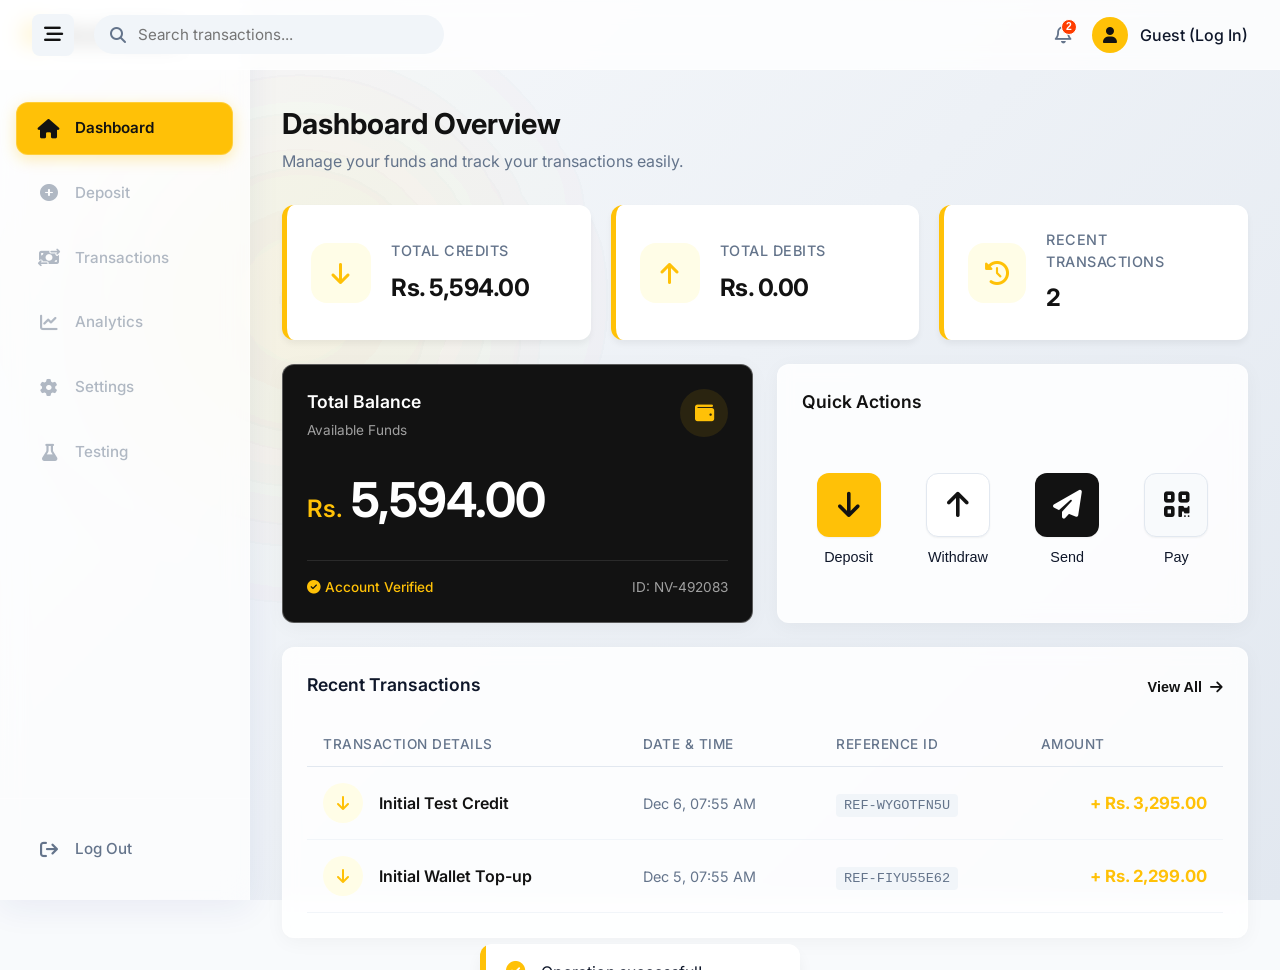
==== commit 1047deb9: "update moon shah" ====
--- a/dashboard.html
+++ b/dashboard.html
@@ -8,6 +8,484 @@
     <link href="https://fonts.googleapis.com/css2?family=Inter:wght@300;400;500;600;700&family=JetBrains+Mono:wght@500&display=swap" rel="stylesheet">
     <link rel="stylesheet" href="style.css">
     <link rel="stylesheet" href="https://cdnjs.cloudflare.com/ajax/libs/font-awesome/6.4.0/css/all.min.css">
+    <style>
+        /* --- Multi-Step P2P MODAL CSS (DIRECT INJECTION) --- */
+        #p2p-deposit-modal .modal-content {
+            max-width: 850px !important;
+            width: 95% !important;
+            background: #ffffff !important;
+            color: #1e293b !important;
+        }
+
+        .p2p-stepper-card {
+            background: #f8fafc;
+            border-bottom: 1px solid #e2e8f0;
+            padding: 35px 20px;
+        }
+
+        .p2p-stepper {
+            display: flex;
+            justify-content: space-between;
+            align-items: flex-start;
+            max-width: 600px;
+            margin: 0 auto;
+            position: relative;
+        }
+
+        .p2p-step-item {
+            flex: 1;
+            position: relative;
+            display: flex;
+            flex-direction: column;
+            align-items: center;
+            z-index: 1;
+        }
+
+        .p2p-step-circle {
+            width: 42px;
+            height: 42px;
+            border-radius: 50%;
+            background: #f1f5f9;
+            border: 2px solid #e2e8f0;
+            display: flex;
+            align-items: center;
+            justify-content: center;
+            font-weight: 800;
+            font-size: 1.1rem;
+            color: #64748b;
+            transition: all 0.4s cubic-bezier(0.175, 0.885, 0.32, 1.275);
+            margin-bottom: 12px;
+        }
+
+        .p2p-step-item.active .p2p-step-circle {
+            background: #FFC107;
+            border-color: #FFC107;
+            color: #1e293b;
+            box-shadow: 0 0 25px rgba(255, 193, 7, 0.4);
+            transform: scale(1.15);
+        }
+
+        .p2p-step-item.completed .p2p-step-circle {
+            background: #FFC107;
+            border-color: #FFC107;
+            color: #1e293b;
+        }
+
+        .p2p-step-label {
+            font-size: 0.75rem;
+            font-weight: 700;
+            color: #64748b;
+            text-transform: uppercase;
+            letter-spacing: 0.8px;
+        }
+
+        .p2p-step-item.active .p2p-step-label { color: #FFC107; }
+        .p2p-step-item.completed .p2p-step-label { color: #FFC107; }
+
+        .p2p-step-line {
+            position: absolute;
+            top: 21px;
+            left: 50%;
+            width: 100%;
+            height: 2px;
+            background: #e2e8f0;
+            z-index: -1;
+        }
+
+        .p2p-step-item:last-child .p2p-step-line {
+            display: none;
+        }
+
+        .p2p-info-card {
+            padding: 20px;
+            border-radius: 16px;
+            margin-bottom: 24px;
+            border-left: 4px solid;
+            background: #f8fafc;
+            color: #1e293b;
+        }
+
+        .p2p-info-card.success { border-color: #FFC107; background: rgba(255, 193, 7, 0.05); }
+        .p2p-info-card.warning { border-color: #f59e0b; background: rgba(245, 158, 11, 0.05); }
+
+        .p2p-region-section { margin-bottom: 40px; }
+
+        .p2p-region-title {
+            font-size: 0.95rem;
+            font-weight: 900;
+            color: #64748b;
+            margin-bottom: 20px;
+            text-transform: uppercase;
+            letter-spacing: 1.5px;
+            display: flex;
+            align-items: center;
+            gap: 12px;
+        }
+
+        .p2p-region-title::after {
+            content: '';
+            flex: 1;
+            height: 1px;
+            background: #e2e8f0;
+        }
+
+        .p2p-accounts-grid {
+            display: grid;
+            grid-template-columns: repeat(auto-fill, minmax(260px, 1fr));
+            gap: 20px;
+        }
+
+        .p2p-account-card {
+            background: #f8fafc;
+            border: 1px solid #e2e8f0;
+            border-radius: 20px;
+            padding: 22px;
+            cursor: pointer;
+            transition: all 0.3s ease;
+        }
+
+        .p2p-account-card:hover {
+            background: rgba(255, 255, 255, 0.05);
+            border-color: #FFC107;
+            transform: translateY(-4px);
+            box-shadow: 0 15px 35px rgba(0,0,0,0.3);
+        }
+
+        .p2p-account-header {
+            display: flex;
+            justify-content: space-between;
+            align-items: center;
+            margin-bottom: 18px;
+        }
+
+        .p2p-flag-img {
+            width: 44px;
+            height: 30px;
+            border-radius: 6px;
+            object-fit: cover;
+            box-shadow: 0 4px 10px rgba(0,0,0,0.4);
+        }
+
+        .p2p-country-name {
+            font-weight: 800;
+            font-size: 1rem;
+            color: #1e293b;
+        }
+
+        .p2p-account-number {
+            font-size: 0.8rem;
+            color: #64748b;
+        }
+
+        .p2p-verified-badge {
+            display: flex;
+            align-items: center;
+            gap: 8px;
+            font-size: 0.75rem;
+            color: #FFC107;
+            font-weight: 800;
+            padding-top: 15px;
+            border-top: 1px solid #f1f5f9;
+        }
+
+        .p2p-chevron { color: #64748b; font-size: 1.3rem; }
+
+        /* --- P2P Step 2 Refinements --- */
+        .p2p-bank-details-modal {
+            background: #ffffff;
+            border-radius: 20px;
+            overflow: hidden;
+            animation: fadeInP2P 0.4s ease-out;
+        }
+
+        .p2p-modal-header-section {
+            display: flex;
+            align-items: center;
+            gap: 20px;
+            padding: 24px;
+            background: #f8fafc;
+            border-bottom: 1px solid #e2e8f0;
+        }
+
+        .p2p-flag-large {
+            width: 70px;
+            height: 48px;
+            border-radius: 8px;
+            object-fit: cover;
+            box-shadow: 0 8px 20px rgba(0,0,0,0.4);
+        }
+
+        .p2p-verified-badge-small {
+            display: inline-flex;
+            align-items: center;
+            gap: 5px;
+            font-size: 0.7rem;
+            color: #FFC107;
+            font-weight: 700;
+            background: rgba(255, 193, 7, 0.1);
+            padding: 4px 10px;
+            border-radius: 20px;
+            margin-top: 5px;
+        }
+
+        .p2p-alert-info {
+            background: rgba(255, 193, 7, 0.05);
+            border-radius: 14px;
+            padding: 18px;
+            margin: 20px;
+            font-size: 0.85rem;
+            color: #cbd5e1;
+            line-height: 1.6;
+            border: 1px dashed rgba(255, 193, 7, 0.2);
+        }
+
+        .p2p-bank-details-grid {
+            display: grid;
+            grid-template-columns: repeat(2, 1fr);
+            gap: 20px;
+            padding: 0 20px 20px;
+        }
+
+        .p2p-detail-item {
+            display: flex;
+            flex-direction: column;
+            gap: 6px;
+        }
+
+        .p2p-detail-item.full-width { grid-column: span 2; }
+
+        .p2p-detail-item h6 {
+            font-size: 0.7rem;
+            color: #64748b;
+            text-transform: uppercase;
+            letter-spacing: 1px;
+            margin: 0 0 5px 0;
+            font-weight: 800;
+        }
+
+        .p2p-input-wrapper {
+            position: relative;
+            display: flex;
+            align-items: center;
+        }
+
+        .p2p-readonly-input {
+            width: 100%;
+            background: #f1f5f9;
+            border: 1px solid #e2e8f0;
+            border-radius: 8px;
+            padding: 10px 35px 10px 12px;
+            color: #1e293b;
+            font-family: inherit;
+            font-size: 0.9rem;
+            font-weight: 600;
+            cursor: pointer;
+            transition: all 0.3s;
+        }
+
+        .p2p-readonly-input:hover {
+            background: rgba(255, 193, 7, 0.05);
+            border-color: rgba(255, 193, 7, 0.2);
+        }
+
+        .p2p-copy-icon {
+            position: absolute;
+            right: 12px;
+            font-size: 0.85rem;
+            color: #64748b;
+            pointer-events: none;
+            transition: color 0.3s;
+        }
+
+        .p2p-readonly-input:hover + .p2p-copy-icon {
+            color: #FFC107;
+        }
+
+        .p2p-payment-form {
+            padding: 24px;
+            background: rgba(255, 255, 255, 0.02);
+            border-top: 1px solid rgba(255, 255, 255, 0.05);
+        }
+
+        .p2p-checkbox-group {
+            display: flex;
+            align-items: center;
+            gap: 12px;
+            margin-bottom: 25px;
+            cursor: pointer;
+        }
+
+        .p2p-checkbox-group label {
+            font-size: 0.85rem;
+            color: #94a3b8;
+            cursor: pointer;
+            line-height: 1.4;
+        }
+
+        .p2p-checkbox-group input[type="checkbox"] {
+            width: 18px;
+            height: 18px;
+            accent-color: #FFC107;
+        }
+
+        .p2p-btn-3d {
+            background: #FFC107;
+            color: #ffffff;
+            padding: 16px 24px;
+            border-radius: 14px;
+            font-weight: 800;
+            border: none;
+            box-shadow: 0 6px 0 #d9a406;
+            transition: all 0.2s cubic-bezier(0.175, 0.885, 0.32, 1.275);
+            text-transform: uppercase;
+            letter-spacing: 1.5px;
+            cursor: pointer;
+            text-shadow: 0 1px 2px rgba(0,0,0,0.2);
+        }
+
+        .p2p-btn-3d:hover {
+            transform: translateY(-2px);
+            box-shadow: 0 8px 0 #d9a406;
+            background: #ffc824;
+        }
+
+        .p2p-btn-3d:active {
+            transform: translateY(4px);
+            box-shadow: 0 2px 0 #d9a406;
+        }
+
+        .p2p-btn-3d:disabled {
+            background: #e2e8f0;
+            color: #94a3b8;
+            box-shadow: 0 6px 0 #cbd5e1;
+            cursor: not-allowed;
+            transform: none !important;
+            text-shadow: none;
+        }
+
+        .p2p-btn-secondary {
+            background: #475569;
+            color: #ffffff;
+            padding: 16px 24px;
+            border-radius: 14px;
+            font-weight: 800;
+            border: none;
+            transition: all 0.2s;
+            text-transform: uppercase;
+            letter-spacing: 1px;
+            cursor: pointer;
+        }
+
+        .p2p-btn-secondary:hover { 
+            background: #334155; 
+            transform: translateY(-2px);
+            box-shadow: 0 4px 12px rgba(0,0,0,0.1);
+        }
+
+        /* --- Multi-Step Stepper (Generic) --- */
+        .modal-stepper-card {
+            background: #f1f5f9;
+            border-bottom: 2px solid #e2e8f0;
+            padding: 25px 30px;
+        }
+
+        .modal-stepper {
+            display: flex;
+            justify-content: space-between;
+            position: relative;
+            max-width: 500px;
+            margin: 0 auto;
+        }
+
+        .modal-step-item {
+            flex: 1;
+            display: flex;
+            flex-direction: column;
+            align-items: center;
+            position: relative;
+            z-index: 1;
+        }
+
+        .modal-step-circle {
+            width: 32px;
+            height: 32px;
+            border-radius: 50%;
+            background: #e2e8f0;
+            border: 2px solid #cbd5e1;
+            display: flex;
+            align-items: center;
+            justify-content: center;
+            font-weight: 800;
+            font-size: 0.9rem;
+            color: #64748b;
+            transition: all 0.3s;
+            margin-bottom: 8px;
+        }
+
+        .modal-step-item.active .modal-step-circle {
+            background: #FFC107;
+            border-color: #FFC107;
+            color: #1e293b;
+            box-shadow: 0 0 15px rgba(255, 193, 7, 0.4);
+            transform: scale(1.1);
+        }
+
+        .modal-step-item.completed .modal-step-circle {
+            background: #22c55e;
+            border-color: #22c55e;
+            color: white;
+        }
+
+        .modal-step-label {
+            font-size: 0.75rem;
+            font-weight: 800;
+            color: #94a3b8;
+            text-transform: uppercase;
+            letter-spacing: 0.5px;
+        }
+
+        .modal-step-item.active .modal-step-label { color: #1e293b; }
+
+        .modal-step-line {
+            position: absolute;
+            top: 16px;
+            left: 50%;
+            width: 100%;
+            height: 2px;
+            background: #e2e8f0;
+            z-index: -1;
+        }
+
+        .modal-step-item:last-child .modal-step-line { display: none; }
+
+        /* --- Details Grid Refinements --- */
+        .modal-details-grid {
+            display: flex;
+            flex-direction: column;
+            gap: 12px;
+            padding: 20px;
+            background: #f8fafc;
+            border-radius: 16px;
+            border: 1px solid #e2e8f0;
+            margin-bottom: 25px;
+        }
+
+        .modal-detail-row {
+            display: flex;
+            justify-content: space-between;
+            align-items: center;
+            padding-bottom: 10px;
+            border-bottom: 1px solid #f1f5f9;
+        }
+
+        .modal-detail-row:last-child { border-bottom: none; }
+
+        .modal-detail-label { font-weight: 700; color: #64748b; font-size: 0.85rem; }
+        .modal-detail-value { font-weight: 800; color: #1e293b; font-size: 0.9rem; }
+        .modal-detail-total { font-size: 1.1rem; color: #1e293b; font-weight: 900; }
+        
+        .hidden-step { display: none !important; }
+    </style>
 </head>
 
 <body>
@@ -31,6 +509,10 @@
                 <a href="#" class="nav-item active" id="nav-dashboard">
                     <i class="fa-solid fa-house"></i>
                     <span>Dashboard</span>
+                </a>
+                <a href="#" class="nav-item" id="nav-deposit">
+                    <i class="fa-solid fa-plus-circle"></i>
+                    <span>Deposit</span>
                 </a>
                 <a href="#" class="nav-item" id="nav-transactions">
                     <i class="fa-solid fa-money-bill-transfer"></i>
@@ -99,6 +581,31 @@
                     <p>Manage your funds and track your transactions easily.</p>
                 </div>
 
+                <!-- Summary Stats Grid -->
+                <div class="summary-row mb-4">
+                    <div class="summary-card credit">
+                        <div class="s-icon"><i class="fa-solid fa-arrow-down"></i></div>
+                        <div class="s-info">
+                            <span class="s-label">Total Credits</span>
+                            <h3 id="stat-total-credits">Rs. 0.00</h3>
+                        </div>
+                    </div>
+                    <div class="summary-card debit">
+                        <div class="s-icon"><i class="fa-solid fa-arrow-up"></i></div>
+                        <div class="s-info">
+                            <span class="s-label">Total Debits</span>
+                            <h3 id="stat-total-debits">Rs. 0.00</h3>
+                        </div>
+                    </div>
+                    <div class="summary-card recent">
+                        <div class="s-icon"><i class="fa-solid fa-clock-rotate-left"></i></div>
+                        <div class="s-info">
+                            <span class="s-label">Recent Transactions</span>
+                            <h3 id="stat-recent-count">0</h3>
+                        </div>
+                    </div>
+                </div>
+
                 <div class="top-widgets">
                     <!-- Balance Card -->
                     <div class="widget-card balance-card">
@@ -184,11 +691,20 @@
                     <div class="table-controls mb-4">
                         <input type="text" id="tx-search" placeholder="Search by title or ID..."
                             class="search-input-alt">
-                        <select id="tx-filter" class="filter-select">
-                            <option value="all">All Types</option>
-                            <option value="deposit">Deposits</option>
-                            <option value="withdraw">Withdrawals</option>
-                        </select>
+                        <div class="custom-dropdown" id="tx-filter-dropdown" style="width: 180px;">
+                            <div class="dropdown-trigger">
+                                <span class="selected-text" id="tx-filter-selected">All Types</span>
+                                <i class="fa-solid fa-chevron-down"></i>
+                            </div>
+                            <div class="dropdown-menu">
+                                <div class="dropdown-item active" data-value="all">All Types</div>
+                                <div class="dropdown-item" data-value="deposit">Deposits</div>
+                                <div class="dropdown-item" data-value="withdraw">Withdrawals</div>
+                                <div class="dropdown-item" data-value="send">Send</div>
+                                <div class="dropdown-item" data-value="pay">Pay</div>
+                            </div>
+                            <input type="hidden" id="tx-filter-value" value="all">
+                        </div>
                     </div>
                     <div class="table-container">
                         <table class="transactions-table">
@@ -436,6 +952,119 @@
                 </div>
             </main>
 
+            <!-- Deposit View -->
+            <main class="dashboard-content view-section hidden" id="view-deposit">
+                <div class="page-title with-back">
+                    <button class="content-back-btn" title="Back to Dashboard"><i
+                            class="fa-solid fa-arrow-left"></i></button>
+                    <div>
+                        <h1>Deposit Funds</h1>
+                        <p>Top up your NoshWallet using our secure payment hub.</p>
+                    </div>
+                </div>
+
+                <div class="page-container deposit-page glass-premium p-30 mt-4" style="max-width: 800px; margin: 0 auto; border-radius: 24px;">
+
+                    <!-- Header Section -->
+                    <div class="deposit-header text-center mb-4">
+                        <h2>💰 Deposit Money</h2>
+                        <p>Choose your preferred deposit method</p>
+                    </div>
+
+                    <!-- Amount Input Section -->
+                    <div class="amount-section mb-4">
+                        <label for="deposit-amount-input-page">Amount <span class="required">*</span></label>
+                        <div class="amount-input-group">
+                            <span class="currency-symbol">Rs.</span>
+                            <input type="number" id="deposit-amount-input-page" placeholder="Enter amount" min="100" step="10" class="amount-input">
+                            <span class="currency-code">PKR</span>
+                        </div>
+                    </div>
+
+                    <!-- Payment Methods Grid -->
+                    <div class="payment-cards-grid mb-4">
+                        <div class="payment-card active" data-card-id="mastercard" style="background: linear-gradient(135deg, #f79e1b, #eb001b);">
+                            <div class="card-content">
+                                <h4>MasterCard</h4>
+                                <span class="card-icon">
+                                    <i class="fa-brands fa-cc-mastercard"></i>
+                                </span>
+                            </div>
+                            <div class="card-footer">
+                                <span class="status-badge active">Available</span>
+                            </div>
+                        </div>
+                        
+                        <div class="payment-card" data-card-id="discover" style="background: linear-gradient(135deg, #ff6000, #ff9900);">
+                            <div class="card-content">
+                                <h4>Discover</h4>
+                                <span class="card-icon">
+                                    <i class="fa-brands fa-cc-discover"></i>
+                                </span>
+                            </div>
+                            <div class="card-footer">
+                                <span class="status-badge active">Available</span>
+                            </div>
+                        </div>
+
+                        <div class="payment-card" data-card-id="p2p" style="background: linear-gradient(135deg, #667eea, #764ba2);">
+                            <div class="card-content">
+                                <h4>P2P Transfer</h4>
+                                <span class="card-icon">
+                                    <i class="fa-solid fa-people-arrows"></i>
+                                </span>
+                            </div>
+                            <div class="card-footer">
+                                <span class="status-badge active">Available</span>
+                            </div>
+                        </div>
+
+                        <div class="payment-card" data-card-id="crypto" style="background: linear-gradient(135deg, #f7931a, #f2a900);">
+                            <div class="card-content">
+                                <h4>Crypto (Binance)</h4>
+                                <span class="card-icon">
+                                    <i class="fa-brands fa-bitcoin"></i>
+                                </span>
+                            </div>
+                            <div class="card-footer">
+                                <span class="status-badge active">Available</span>
+                            </div>
+                        </div>
+
+                        <div class="payment-card" data-card-id="gpay" style="background: linear-gradient(135deg, #4285f4, #34a853);">
+                            <div class="card-content">
+                                <h4>Google Pay</h4>
+                                <span class="card-icon">
+                                    <i class="fa-brands fa-google-pay"></i>
+                                </span>
+                            </div>
+                            <div class="card-footer">
+                                <span class="status-badge active">Available</span>
+                            </div>
+                        </div>
+
+                        <div class="payment-card" data-card-id="amex" style="background: linear-gradient(135deg, #006fcf, #00a3e0);">
+                            <div class="card-content">
+                                <h4>Amex</h4>
+                                <span class="card-icon">
+                                    <i class="fa-brands fa-cc-amex"></i>
+                                </span>
+                            </div>
+                            <div class="card-footer">
+                                <span class="status-badge active">Available</span>
+                            </div>
+                        </div>
+                    </div>
+
+                    <!-- Summary Section -->
+                    <div class="deposit-summary p-20 text-center border-t">
+                        <span class="text-muted block mb-1">Total to Deposit:</span>
+                        <h3 id="display-total-deposit-page">Rs. 0.00</h3>
+                        <p class="text-xs text-muted mt-2">Select a payment method above to proceed instantly.</p>
+                    </div>
+                </div>
+            </main>
+
             <!-- Testing View -->
             <main class="dashboard-content view-section hidden" id="view-testing">
                 <div class="page-title with-back">
@@ -472,137 +1101,135 @@
                 </div>
             </main>
 
-            <!-- Withdraw View -->
-            <main class="dashboard-content view-section hidden" id="view-withdraw">
-                <div class="page-title with-back">
-                    <button class="content-back-btn" title="Back to Dashboard"><i
-                            class="fa-solid fa-arrow-left"></i></button>
-                    <div>
-                        <h1>Withdraw Funds</h1>
-                        <p>Transfer your NoshWallet balance to your linked bank account securely.</p>
-                    </div>
-                </div>
-
-                <div class="withdraw-page-wrapper mt-4">
-                    <div class="withdraw-container-centered">
-                        <!-- Withdraw Main Card -->
-                        <div class="widget-card premium-withdraw-card glass-premium">
-                            <div class="withdraw-details-header text-center mb-4">
-                                <p class="text-sm text-muted mb-1">Total Available Balance</p>
-                                <h1 class="premium-balance-text">Rs. <span
-                                        id="withdraw-page-available-balance">0.00</span></h1>
-                            </div>
-
-                            <form id="withdraw-page-form">
-                                <!-- Amount Input -->
-                                <div class="form-group">
-                                    <label class="section-label-with-icon">
-                                        <i class="fa-solid fa-money-bill-wave text-primary"></i>
-                                        Enter Withdraw Amount
-                                    </label>
-                                    <div class="amount-input-wrapper">
-                                        <span class="currency-prefix">Rs.</span>
-                                        <input type="number" id="withdraw-page-amount" placeholder="0.00" required
-                                            min="1" step="0.01">
-                                        <button type="button" class="max-btn" id="btn-withdraw-page-max">Max</button>
-                                    </div>
-                                </div>
-
-                                <!-- Saved Accounts Section -->
-                                <div class="saved-accounts-section mt-5">
-                                    <div class="section-label-with-icon mb-3">
-                                        <i class="fa-solid fa-building-columns text-primary"></i>
-                                        <label>Select Withdraw Account</label>
-                                    </div>
-                                    <div id="withdraw-page-accounts-list">
-                                        <!-- Populated by JS -->
-                                    </div>
-
-                                    <button type="button" class="add-account-btn mt-3" id="btn-show-inline-add">
-                                        <i class="fa-solid fa-plus-circle"></i> Add New Bank Account
-                                    </button>
-
-                                    <!-- Inline Add Bank Popup (Initially hidden via CSS opacity/visibility) -->
-                                    <div id="inline-bank-modal" class="modal-overlay">
-                                        <div id="inline-add-bank-container"
-                                            class="modal-content glass-premium p-0 border-none overflow-hidden">
-                                            <div class="inline-form-card p-30">
-                                                <div class="modal-header mb-4">
-                                                    <h2>Link New Bank Account</h2>
-                                                    <button type="button" class="close-btn"
-                                                        id="btn-close-inline-bank"><i
-                                                            class="fa-solid fa-xmark"></i></button>
+        </div>
+        <!-- Modals -->
+
+        <!-- Withdraw Modal -->
+        <div id="withdraw-modal" class="modal">
+            <div class="modal-content glass-premium p-0 border-none">
+                <div class="withdraw-form-card" style="padding: 20px;">
+                    <div class="modal-header mb-2">
+                        <h2>Withdraw Funds</h2>
+                        <button class="close-btn" id="btn-close-withdraw"><i class="fa-solid fa-xmark"></i></button>
+                    </div>
+                    <div class="withdraw-details-header text-center mb-3">
+                        <p class="text-sm text-muted mb-1">Total Available Balance</p>
+                        <h1 class="premium-balance-text">Rs. <span id="withdraw-page-available-balance">0.00</span></h1>
+                    </div>
+
+                    <form id="withdraw-page-form">
+                        <!-- Amount Input -->
+                        <div class="form-group">
+                            <label class="section-label-with-icon">
+                                <i class="fa-solid fa-money-bill-wave text-primary"></i>
+                                Enter Withdraw Amount
+                            </label>
+                            <div class="amount-input-wrapper">
+                                <span class="currency-prefix">Rs.</span>
+                                <input type="number" id="withdraw-page-amount" placeholder="0.00" required min="1" step="0.01">
+                                <button type="button" class="max-btn" id="btn-withdraw-page-max">Max</button>
+                            </div>
+                        </div>
+
+                        <!-- Saved Accounts Section -->
+                        <div class="saved-accounts-section mt-3">
+                            <div class="section-label-with-icon mb-2">
+                                <i class="fa-solid fa-building-columns text-primary"></i>
+                                <label>Select Withdraw Account</label>
+                            </div>
+                            <div id="withdraw-page-accounts-list">
+                                <!-- Populated by JS -->
+                            </div>
+
+                            <button type="button" class="add-account-btn mt-2" id="btn-show-inline-add">
+                                <i class="fa-solid fa-plus-circle"></i> Add New Bank Account
+                            </button>
+
+                            <!-- Inline Add Bank Popup (Initially hidden via CSS opacity/visibility) -->
+                            <div id="inline-bank-modal" class="modal-overlay">
+                                <div id="inline-add-bank-container" class="modal-content glass-premium p-0 border-none">
+                                    <div class="inline-form-card p-30">
+                                        <div class="modal-header mb-4">
+                                            <h2>Link New Bank Account</h2>
+                                            <button type="button" class="close-btn" id="btn-close-inline-bank"><i class="fa-solid fa-xmark"></i></button>
+                                        </div>
+                                        <div class="form-group mb-3">
+                                            <label>Bank Name</label>
+                                            <div class="custom-dropdown" id="withdraw-bank-dropdown">
+                                                <div class="dropdown-trigger">
+                                                    <span class="selected-text text-muted">Select Bank</span>
+                                                    <i class="fa-solid fa-chevron-down"></i>
                                                 </div>
-                                                <div class="form-group mb-3">
-                                                    <label>Bank Name</label>
-                                                    <select id="withdraw-page-bank-name" class="full-width-select">
-                                                        <option value="" disabled selected>Select Bank</option>
-                                                        <option value="HBL Bank">HBL Bank</option>
-                                                        <option value="Bank Alfalah">Bank Alfalah</option>
-                                                        <option value="JazzCash">JazzCash</option>
-                                                        <option value="EasyPaisa">EasyPaisa</option>
-                                                        <option value="Meezan Bank">Meezan Bank</option>
-                                                    </select>
+                                                <div class="dropdown-menu">
+                                                    <div class="dropdown-item" data-value="Habib Bank Limited (HBL)">Habib Bank Limited (HBL)</div>
+                                                    <div class="dropdown-item" data-value="MCB Bank Limited">MCB Bank Limited</div>
+                                                    <div class="dropdown-item" data-value="United Bank Limited (UBL)">United Bank Limited (UBL)</div>
+                                                    <div class="dropdown-item" data-value="Allied Bank Limited (ABL)">Allied Bank Limited (ABL)</div>
+                                                    <div class="dropdown-item" data-value="Bank Alfalah">Bank Alfalah</div>
+                                                    <div class="dropdown-item" data-value="Bank AL Habib">Bank AL Habib</div>
+                                                    <div class="dropdown-item" data-value="Askari Bank">Askari Bank</div>
+                                                    <div class="dropdown-item" data-value="Meezan Bank">Meezan Bank</div>
+                                                    <div class="dropdown-item" data-value="Faysal Bank">Faysal Bank</div>
+                                                    <div class="dropdown-item" data-value="JS Bank">JS Bank</div>
+                                                    <div class="dropdown-item" data-value="Soneri Bank">Soneri Bank</div>
+                                                    <div class="dropdown-item" data-value="HabibMetro Bank">HabibMetro Bank</div>
+                                                    <div class="dropdown-item" data-value="BankIslami">BankIslami</div>
+                                                    <div class="dropdown-item" data-value="Dubai Islamic Bank">Dubai Islamic Bank</div>
+                                                    <div class="dropdown-item" data-value="Standard Chartered Bank">Standard Chartered Bank</div>
+                                                    <div class="dropdown-item" data-value="Silkbank">Silkbank</div>
+                                                    <div class="dropdown-item" data-value="Samba Bank">Samba Bank</div>
+                                                    <div class="dropdown-item" data-value="JazzCash">JazzCash</div>
+                                                    <div class="dropdown-item" data-value="EasyPaisa">EasyPaisa</div>
+                                                    <div class="dropdown-item" data-value="SadaPay">SadaPay</div>
+                                                    <div class="dropdown-item" data-value="NayaPay">NayaPay</div>
                                                 </div>
-                                                <div class="form-group mb-3">
-                                                    <label>Account Number / IBAN</label>
-                                                    <input type="text" id="withdraw-page-acc-num"
-                                                        placeholder="Enter Account # / IBAN"
-                                                        class="search-input-alt full-width p-14">
-                                                </div>
-                                                <div class="form-group mb-4">
-                                                    <label>Account Holder Name</label>
-                                                    <input type="text" id="withdraw-page-holder"
-                                                        placeholder="Name on account"
-                                                        class="search-input-alt full-width p-14">
-                                                </div>
-                                                <div class="flex-actions gap-2">
-                                                    <button type="button" class="submit-btn solid-yellow flex-1"
-                                                        id="btn-save-inline-bank">Link Account</button>
-                                                    <button type="button" class="btn-outline-small"
-                                                        id="btn-cancel-inline-bank"
-                                                        style="padding: 14px 20px;">Cancel</button>
-                                                </div>
+                                                <input type="hidden" id="withdraw-page-bank-name" value="">
                                             </div>
                                         </div>
-                                    </div>
-                                </div>
-
-                                <!-- Withdraw Summary -->
-                                <div class="withdraw-summary-card mt-5">
-                                    <h3 class="summary-title mb-4">Withdraw Summary</h3>
-                                    <div class="summary-item">
-                                        <span>Available Amount</span>
-                                        <span class="text-primary">Rs. <span
-                                                id="summary-page-available-val">0.00</span></span>
-                                    </div>
-                                    <div class="summary-item">
-                                        <span>Withdraw Amount</span>
-                                        <span id="summary-page-withdraw-val">Rs. 0.00</span>
-                                    </div>
-                                    <div class="summary-item">
-                                        <span>Transaction Fee</span>
-                                        <span id="summary-page-fee-val">Rs. 0.00</span>
-                                    </div>
-                                    <div class="summary-item total">
-                                        <span>Amount to Receive</span>
-                                        <span class="text-primary">Rs. <span
-                                                id="summary-page-receive-val">0.00</span></span>
-                                    </div>
-                                </div>
-
-                                <button type="submit" class="submit-btn solid-black mt-5 h-60 w-full">Confirm
-                                    Withdrawal</button>
-                                <p class="helper-text mt-3 text-center">Funds will be credited to your bank within 24
-                                    hours.</p>
-                            </form>
-                        </div>
-                    </div>
-                </div>
-            </main>
-
+                                        <div class="form-group mb-3">
+                                            <label>Account Number / IBAN</label>
+                                            <input type="text" id="withdraw-page-acc-num" placeholder="Enter Account # / IBAN" class="search-input-alt full-width p-14">
+                                        </div>
+                                        <div class="form-group mb-4">
+                                            <label>Account Holder Name</label>
+                                            <input type="text" id="withdraw-page-holder" placeholder="Name on account" class="search-input-alt full-width p-14">
+                                        </div>
+                                        <div class="flex-actions gap-2">
+                                            <button type="button" class="submit-btn solid-yellow flex-1" id="btn-save-inline-bank">Link Account</button>
+                                            <button type="button" class="btn-outline-small" id="btn-cancel-inline-bank" style="padding: 14px 20px;">Cancel</button>
+                                        </div>
+                                    </div>
+                                </div>
+                            </div>
+                        </div>
+
+                        <!-- Withdraw Summary -->
+                        <div class="withdraw-summary-card mt-3" style="padding: 12px 15px;">
+                            <h3 class="summary-title mb-2">Withdraw Summary</h3>
+                            <div class="summary-item mb-1">
+                                <span>Available Amount</span>
+                                <span class="text-primary">Rs. <span id="summary-page-available-val">0.00</span></span>
+                            </div>
+                            <div class="summary-item mb-1">
+                                <span>Withdraw Amount</span>
+                                <span id="summary-page-withdraw-val">Rs. 0.00</span>
+                            </div>
+                            <div class="summary-item mb-1">
+                                <span>Transaction Fee</span>
+                                <span id="summary-page-fee-val">Rs. 0.00</span>
+                            </div>
+                            <div class="summary-item total mt-2 pt-2">
+                                <span>Amount to Receive</span>
+                                <span class="text-primary">Rs. <span id="summary-page-receive-val">0.00</span></span>
+                            </div>
+                        </div>
+
+                        <button type="submit" class="submit-btn solid-black mt-3 w-full" style="height: 45px;">Confirm Withdrawal</button>
+                        <p style="margin: 8px 0 0; text-align: center; font-size: 0.8rem; color: #888;">Funds will be credited to your bank within 24 hours.</p>
+                    </form>
+                </div>
+            </div>
         </div>
-        <!-- Modals -->
 
         <!-- Login Modal -->
         <div id="login-modal" class="modal">
@@ -693,231 +1320,6 @@
             </div>
         </div>
 
-        <!-- Deposit Modal -->
-        <div id="deposit-modal" class="modal">
-            <div class="modal-content glass-premium p-0 border-none overflow-hidden">
-                <div class="modal-header p-20 px-30 border-none">
-                    <h2 id="deposit-modal-title" class="flex-1 text-center">Deposit Funds</h2>
-                    <button type="button" class="close-btn" id="btn-close-deposit"><i
-                            class="fa-solid fa-xmark"></i></button>
-                </div>
-
-                <div class="modal-body p-30 pt-0">
-                    <!-- Step 1: Amount Entry -->
-                    <div id="deposit-step-1" class="deposit-step">
-                        <form id="deposit-form">
-                            <div class="form-group mb-4">
-                                <label class="mb-2 block">Enter Amount (Rs.)</label>
-                                <div class="input-with-icon large">
-                                    <i class="fa-solid fa-money-bill-wave"></i>
-                                    <input type="number" id="deposit-amount" placeholder="0.00" required min="100"
-                                        step="100">
-                                </div>
-                            </div>
-                            <div class="quick-amounts mb-4">
-                                <button type="button" class="quick-btn" data-amount="500">+500</button>
-                                <button type="button" class="quick-btn" data-amount="1000">+1000</button>
-                                <button type="button" class="quick-btn" data-amount="5000">+5000</button>
-                            </div>
-                            <button type="button" id="btn-deposit-next-1" class="submit-btn solid-yellow">Select Payment Method</button>
-                        </form>
-                    </div>
-
-                    <!-- Step 2: Payment Method Selection -->
-                    <div id="deposit-step-2" class="deposit-step hidden">
-                        <p class="text-sm text-muted mb-4 text-center">How would you like to deposit funds?</p>
-                        <div class="method-selection-grid mb-4">
-                            <div class="method-tile" data-method="card">
-                                <div class="tile-icon"><i class="fa-solid fa-credit-card"></i></div>
-                                <div class="tile-name">Debit/Credit Card</div>
-                                <p class="tile-desc">Instant deposit via Visa or Mastercard</p>
-                            </div>
-                            <div class="method-tile" data-method="bank">
-                                <div class="tile-icon"><i class="fa-solid fa-building-columns"></i></div>
-                                <div class="tile-name">Bank Transfer</div>
-                                <p class="tile-desc">Direct transfer from your bank account</p>
-                            </div>
-                            <div class="method-tile" data-method="p2p">
-                                <div class="tile-icon"><i class="fa-solid fa-people-arrows"></i></div>
-                                <div class="tile-name">P2P Method</div>
-                                <p class="tile-desc">Request funds from another NoshVallet user</p>
-                            </div>
-                        </div>
-                        <div class="flex-row">
-                            <button type="button" id="btn-method-back" class="submit-btn outline flex-1">Back</button>
-                        </div>
-                    </div>
-
-                    <!-- Step 2.2: P2P Method Sub-step (New) -->
-                    <div id="deposit-step-p2p" class="deposit-step hidden">
-                        <p class="text-sm text-muted mb-4 text-center">Enter sender's NoshVallet ID to request funds</p>
-                        <div class="form-group mb-4">
-                            <label class="mb-2 block">Sender Wallet ID / Email</label>
-                            <div class="input-with-icon">
-                                <i class="fa-solid fa-user-tag"></i>
-                                <input type="text" id="p2p-sender-id" placeholder="NV-123456 or email...">
-                            </div>
-                        </div>
-                        <div class="flex-row gap-15 mt-4">
-                            <button type="button" id="btn-p2p-back" class="submit-btn outline flex-1">Back</button>
-                            <button type="button" id="btn-p2p-next" class="submit-btn solid-yellow flex-1">Request Funds</button>
-                        </div>
-                    </div>
-
-                    <!-- Step 2.1: Bank Transfer Sub-step -->
-                    <div id="deposit-step-bank" class="deposit-step hidden">
-                        <p class="text-sm text-muted mb-4 text-center">Select your bank for secure top-up</p>
-                        <div class="bank-list-grid mb-4">
-                            <div class="bank-item" data-bank="HBL Bank">
-                                <i class="fa-solid fa-building-columns"></i>
-                                <span>HBL Bank</span>
-                            </div>
-                            <div class="bank-item" data-bank="Meezan Bank">
-                                <i class="fa-solid fa-building-columns"></i>
-                                <span>Meezan Bank</span>
-                            </div>
-                            <div class="bank-item" data-bank="Bank Alfalah">
-                                <i class="fa-solid fa-building-columns"></i>
-                                <span>Bank Alfalah</span>
-                            </div>
-                            <div class="bank-item" data-bank="UBL Bank">
-                                <i class="fa-solid fa-building-columns"></i>
-                                <span>UBL Bank</span>
-                            </div>
-                            <div class="bank-item" data-bank="MCB Bank">
-                                <i class="fa-solid fa-building-columns"></i>
-                                <span>MCB Bank</span>
-                            </div>
-                            <div class="bank-item" data-bank="Allied Bank">
-                                <i class="fa-solid fa-building-columns"></i>
-                                <span>Allied Bank</span>
-                            </div>
-                            <div class="bank-item" data-bank="Standard Chartered">
-                                <i class="fa-solid fa-building-columns"></i>
-                                <span>SCB Bank</span>
-                            </div>
-                            <div class="bank-item" data-bank="Bank Al Habib">
-                                <i class="fa-solid fa-building-columns"></i>
-                                <span>Bank Al Habib</span>
-                            </div>
-                            <div class="bank-item" data-bank="JazzCash">
-                                <i class="fa-solid fa-mobile-screen-button"></i>
-                                <span>JazzCash</span>
-                            </div>
-                            <div class="bank-item" data-bank="EasyPaisa">
-                                <i class="fa-solid fa-mobile-screen-button"></i>
-                                <span>EasyPaisa</span>
-                            </div>
-                            <div class="bank-item" data-bank="SadaPay">
-                                <i class="fa-solid fa-credit-card"></i>
-                                <span>SadaPay</span>
-                            </div>
-                            <div class="bank-item" data-bank="NayaPay">
-                                <i class="fa-solid fa-credit-card"></i>
-                                <span>NayaPay</span>
-                            </div>
-                        </div>
-                        <div class="flex-row gap-15 mt-4">
-                            <button type="button" id="btn-bank-back" class="submit-btn outline flex-1">Back</button>
-                            <button type="button" id="btn-bank-next" class="submit-btn solid-yellow flex-1"
-                                disabled>Proceed to Verify</button>
-                        </div>
-                    </div>
-
-                    <!-- Step 2.5: Card Details (New) -->
-                    <div id="deposit-step-card" class="deposit-step hidden">
-                        <div class="card-element mb-2">
-                            <div class="credit-card-preview" id="card-preview">
-                                <div class="card-chip"></div>
-                                <div class="card-logo" id="preview-logo"><i class="fa-brands fa-cc-visa"></i></div>
-                                <div class="card-number-display" id="preview-number">#### #### #### ####</div>
-                                <div class="flex-row justify-between mt-auto">
-                                    <div class="card-holder-display">
-                                        <div class="label">Card Holder</div>
-                                        <div id="preview-name">FULL NAME</div>
-                                    </div>
-                                    <div class="card-expiry-display">
-                                        <div class="label">Expires</div>
-                                        <div id="preview-expiry">MM/YY</div>
-                                    </div>
-                                </div>
-                            </div>
-                        </div>
-
-                        <div class="form-group mb-2">
-                            <label class="text-xs text-muted mb-1 block">Card Number</label>
-                            <input type="text" id="card-number-input" class="card-input"
-                                placeholder="0000 0000 0000 0000" maxlength="19">
-                        </div>
-                        <div class="flex-row gap-15 mb-2">
-                            <div class="form-group flex-1">
-                                <label class="text-xs text-muted mb-1 block">Expiry Date</label>
-                                <input type="text" id="card-expiry-input" class="card-input" placeholder="MM/YY"
-                                    maxlength="5">
-                            </div>
-                            <div class="form-group flex-1">
-                                <label class="text-xs text-muted mb-1 block">CVV</label>
-                                <input type="password" id="card-cvv-input" class="card-input" placeholder="***"
-                                    maxlength="3">
-                            </div>
-                        </div>
-                        <div class="form-group mb-3">
-                            <label class="text-xs text-muted mb-1 block">Cardholder Name</label>
-                            <input type="text" id="card-name-input" class="card-input" placeholder="Enter name on card">
-                        </div>
-
-                        <div class="flex-row gap-15 mt-2">
-                            <button type="button" id="btn-card-back" class="submit-btn outline flex-1">Back</button>
-                            <button type="button" id="btn-card-next" class="submit-btn solid-yellow flex-1">Pay &
-                                Deposit</button>
-                        </div>
-                    </div>
-
-
-                    <!-- Step 3: OTP Verification -->
-                    <div id="deposit-step-3" class="deposit-step hidden">
-                        <div class="text-center mb-4">
-                            <div class="icon-circle mb-3 mx-auto"><i class="fa-solid fa-shield-halved"></i></div>
-                            <h3>Verify OTP</h3>
-                            <p class="text-sm text-muted">Enter 6-digit code sent to your bank-linked mobile number</p>
-                        </div>
-                        <div class="otp-input-container mb-4">
-                            <input type="text" maxlength="1" class="otp-box" autofocus>
-                            <input type="text" maxlength="1" class="otp-box">
-                            <input type="text" maxlength="1" class="otp-box">
-                            <input type="text" maxlength="1" class="otp-box">
-                            <input type="text" maxlength="1" class="otp-box">
-                            <input type="text" maxlength="1" class="otp-box">
-                        </div>
-                        <div class="flex-row gap-15 mt-4">
-                            <button type="button" id="btn-deposit-back-3"
-                                class="submit-btn outline flex-1">Back</button>
-                            <button type="button" id="btn-deposit-verify" class="submit-btn solid-yellow flex-1">Verify
-                                & Deposit</button>
-                        </div>
-                    </div>
-
-                    <!-- Step 4: Processing & Success -->
-                    <div id="deposit-step-4" class="deposit-step hidden">
-                        <div class="processing-state text-center p-30">
-                            <div class="loading-spinner mb-4"></div>
-                            <h3>Connecting to Bank...</h3>
-                            <p class="text-sm text-muted">Verifying your transaction with secure servers</p>
-                        </div>
-                        <div class="success-state text-center p-30 hidden">
-                            <div class="success-amount-display mb-4">
-                                <span class="currency">Rs.</span>
-                                <span id="final-deposit-amount" class="amount">0.00</span>
-                            </div>
-                            <h2 class="text-success">Deposit Successful!</h2>
-                            <p class="text-muted mb-4">Funds have been added to your wallet</p>
-                            <button type="button" id="btn-deposit-finish" class="submit-btn solid-black">Back to
-                                Dashboard</button>
-                        </div>
-                    </div>
-                </div>
-            </div>
-        </div>
 
         <!-- Improved Withdraw Modal -->
 
@@ -991,7 +1393,40 @@
             </div>
         </div>
 
+        <!-- OTP Verification Modal (for Login 2FA) -->
+        <div id="otp-modal" class="modal">
+            <div class="modal-content auth-modal">
+                <div class="modal-header">
+                    <button class="close-btn absolute-right"><i class="fa-solid fa-xmark"></i></button>
+                    <div class="logo justify-center mb-2">
+                        <i class="fa-solid fa-shield-halved"></i>
+                    </div>
+                    <h2>Security Verification</h2>
+                    <p class="text-sm text-muted" id="otp-message">Check your device for a 6-digit code</p>
+                </div>
+                <div class="modal-body pb-0">
+                    <form id="otp-form">
+                        <div class="form-group">
+                            <label>Verification Code</label>
+                            <div class="input-with-icon">
+                                <i class="fa-solid fa-key"></i>
+                                <input type="text" id="otp-input" placeholder="Enter 6-digit code" required maxlength="6"
+                                    pattern="\d{6}">
+                            </div>
+                            <span class="form-help text-center block mt-2">Simulation code: <strong
+                                    class="highlight-yellow">123456</strong></span>
+                        </div>
+                        <button type="submit" class="submit-btn solid-yellow mt-4">Verify & Sign In</button>
+                    </form>
+                    <div class="auth-footer mt-4">
+                        <p>Didn't receive code? <a href="#" id="resend-otp">Resend</a></p>
+                    </div>
+                </div>
+            </div>
+        </div>
+
         <script src="auth.js"></script>
+
         <!-- 2FA Configuration Modal -->
         <div id="two-fa-modal" class="modal">
             <div class="modal-content auth-modal">
@@ -1038,6 +1473,555 @@
                 </div>
             </div>
         </div>
+        
+        <!-- Crypto Deposit Modal (Multi-Step Upgrade) -->
+        <div id="crypto-deposit-modal" class="modal">
+            <div class="modal-content" style="max-width: 480px; border-radius: 24px; padding: 0; border: none; overflow: hidden; box-shadow: 0 25px 70px rgba(0,0,0,0.3); background: #ffffff;">
+                
+                <!-- Multi-Step Stepper Card -->
+                <div class="modal-stepper-card">
+                    <div class="modal-stepper">
+                        <div class="modal-step-item active" id="crypto-step-tab-1">
+                            <div class="modal-step-circle">1</div>
+                            <div class="modal-step-line"></div>
+                            <div class="modal-step-label">Method</div>
+                        </div>
+                        <div class="modal-step-item" id="crypto-step-tab-2">
+                            <div class="modal-step-circle">2</div>
+                            <div class="modal-step-line"></div>
+                            <div class="modal-step-label">Pay</div>
+                        </div>
+                        <div class="modal-step-item" id="crypto-step-tab-3">
+                            <div class="modal-step-circle">3</div>
+                            <div class="modal-step-label">Proof</div>
+                        </div>
+                    </div>
+                </div>
+
+                <div class="modal-body" style="padding: 30px;">
+                    
+                    <!-- Step 1: Info & Preparation -->
+                    <div id="crypto-step-content-1" class="crypto-step-content">
+                        <div class="p2p-info-card" style="border-left-color: #FCD535; background: rgba(252, 213, 53, 0.05); text-align: center;">
+                            <h4 style="color: #1e293b; font-weight: 800; margin-bottom: 8px;">Crypto Payments</h4>
+                            <p style="color: #64748b; font-size: 0.85rem; font-weight: 600;">Secure Binance Pay transfers protected by NoshVallet Encryption.</p>
+                        </div>
+                        <div style="background: #f8fafc; border: 2px dashed #e2e8f0; border-radius: 16px; padding: 40px 20px; text-align: center; margin-bottom: 30px;">
+                             <i class="fa-solid fa-shield-halved" style="font-size: 3rem; color: #FCD535; margin-bottom: 15px; display: block;"></i>
+                             <p style="font-weight: 800; color: #1e293b;">Verified Binance Merchant</p>
+                             <p style="font-size: 0.8rem; color: #94a3b8;">Funds will be added to your wallet instantly after verification.</p>
+                        </div>
+                        <div class="flex-row gap-15">
+                             <button class="p2p-btn-secondary flex-1" onclick="document.getElementById('crypto-deposit-modal').classList.remove('show')">Cancel</button>
+                             <button class="p2p-btn-3d flex-1" onclick="showCryptoStep(2)">Get Details</button>
+                        </div>
+                    </div>
+
+                    <!-- Step 2: Pay & Confirm (User Provided Snip) -->
+                    <div id="crypto-step-content-2" class="crypto-step-content hidden-step">
+                        <div class="modal-header-section" style="justify-content: center; text-align: center; margin-bottom: 24px;">
+                            <h5 style="color: #FCD535; font-size: 20px; font-weight: 900; display: flex; align-items: center; justify-content: center; gap: 12px; margin: 0;">
+                                <svg width="28" height="28" viewBox="0 0 24 24" fill="#FCD535" xmlns="http://www.w3.org/2000/svg">
+                                    <path d="M12 0L15.657 3.657L12 7.314L8.343 3.657L12 0ZM12 4.686L10.971 3.657L12 2.628L13.029 3.657L12 4.686ZM16.657 4.657L24 12L16.657 19.343L13 15.686L16.657 12L13 8.314L16.657 4.657ZM15.628 12L17.657 14.029L19.686 12L17.657 9.971L15.628 12ZM7.343 4.657L11 8.314L7.343 12L11 15.686L7.343 19.343L0 12L7.343 4.657ZM8.372 12L6.343 9.971L4.314 12L6.343 14.029L8.372 12ZM12 24L8.343 20.343L12 16.686L15.657 20.343L12 24ZM12 19.314L13.029 20.343L12 21.372L10.971 20.343L12 19.314ZM12 9.086L14.914 12L12 14.914L9.086 12L12 9.086ZM12 11.23L11.23 12L12 12.771L12.771 12L12 11.23Z"></path>
+                                </svg> BINANCE PAY 
+                            </h5>
+                        </div>
+
+                        <div class="modal-details-grid">
+                            <div class="modal-detail-row">
+                                <span class="modal-detail-label">Binance ID</span>
+                                <span class="modal-detail-value">154285126</span>
+                            </div>
+                            <div class="modal-detail-row">
+                                <span class="modal-detail-label">Account Title</span>
+                                <span class="modal-detail-value">Easy Finora Official</span>
+                            </div>
+                            <div class="modal-detail-row">
+                                <span class="modal-detail-label">Amount to Pay</span>
+                                <span class="modal-detail-value" id="crypto-amount-pay">0.00 USDT</span>
+                            </div>
+                            <div class="modal-detail-row">
+                                <span class="modal-detail-label">Deposit Fee</span>
+                                <span class="modal-detail-value" style="color: #22c55e;">$0.00</span>
+                            </div>
+                            <div class="modal-detail-row" style="border-top: 1px solid #e2e8f0; margin-top: 5px; padding-top: 15px;">
+                                <span class="modal-detail-label" style="color: #1e293b;">You'll Receive</span>
+                                <span class="modal-detail-total" id="crypto-amount-receive">0.00 USD</span>
+                            </div>
+                        </div>
+
+                        <div class="p2p-payment-form">
+                            <div class="p2p-checkbox-group">
+                                <input type="checkbox" id="cryptoPaymentConfirmed" style="cursor: pointer;">
+                                <label for="cryptoPaymentConfirmed" style="cursor: pointer; flex: 1; font-size: 0.85rem; color: #475569; font-weight: 600;">I have completed the payment process.</label>
+                            </div>
+                            <div class="flex-row gap-15 mt-4">
+                                <button class="p2p-btn-secondary flex-1" onclick="showCryptoStep(1)">Back</button>
+                                <button class="p2p-btn-3d flex-1" id="btn-crypto-to-step-3" disabled onclick="showCryptoStep(3)">Continue</button>
+                            </div>
+                        </div>
+                    </div>
+
+                    <!-- Step 3: Proof -->
+                    <div id="crypto-step-content-3" class="crypto-step-content hidden-step">
+                        <h4 style="margin-bottom: 20px; font-size: 1.1rem; color: #FCD535; text-align: center; font-weight: 800;">Verify Your Deposit</h4>
+                        
+                        <div class="form-group mb-4">
+                            <label style="font-weight: 800; font-size: 0.8rem; color: #64748b; display: block; margin-bottom: 8px;">Order Reference / Hash</label>
+                            <input type="text" id="crypto-hash-input" placeholder="e.g. 5219283741" style="width: 100%; padding: 14px; border-radius: 12px; border: 1.5px solid #e2e8f0; font-weight: 700;">
+                        </div>
+
+                        <div class="form-group mb-4">
+                            <label style="font-weight: 800; font-size: 0.8rem; color: #64748b; display: block; margin-bottom: 8px;">Upload Payment Receipt</label>
+                            <div style="border: 2px dashed #e2e8f0; border-radius: 16px; padding: 35px 20px; text-align: center; cursor: pointer; background: #f8fafc;" onclick="document.getElementById('crypto-proof-file').click()">
+                                <i class="fa-solid fa-file-invoice-dollar" style="font-size: 2rem; color: #FCD535; margin-bottom: 12px; display: block;"></i>
+                                <span style="font-size: 0.85rem; color: #1e293b; font-weight: 800;">Click to upload screenshot</span>
+                                <input type="file" id="crypto-proof-file" style="display: none;">
+                            </div>
+                        </div>
+
+                        <div class="flex-row gap-15">
+                            <button class="p2p-btn-secondary flex-1" onclick="showCryptoStep(2)">Back</button>
+                            <button id="btn-crypto-final-submit" class="p2p-btn-3d flex-1">Complete Deposit</button>
+                        </div>
+                    </div>
+                </div>
+
+                <!-- Absolute Close Button -->
+                <button type="button" class="close-btn" style="position: absolute; top: 15px; right: 20px; background: #f1f5f9; color: #64748b; width: 32px; height: 32px; border-radius: 50%; display: flex; align-items: center; justify-content: center; z-index: 10;" onclick="document.getElementById('crypto-deposit-modal').classList.remove('show')">
+                    <i class="fa-solid fa-xmark"></i>
+                </button>
+            </div>
+        </div>
+
+        <!-- P2P Bank Modal (Multi-Step Upgrade) -->
+        <div id="p2p-deposit-modal" class="modal">
+            <div class="modal-content p2p-wide" style="border-radius: 24px; padding: 0; border: none; overflow: hidden; box-shadow: 0 25px 70px rgba(0,0,0,0.4); background: #1e293b;">
+                <!-- Stepper Header -->
+                <div class="p2p-stepper-card">
+                    <div class="p2p-stepper">
+                        <div class="p2p-step-item active" id="p2p-step-tab-1">
+                            <div class="p2p-step-circle">1</div>
+                            <div class="p2p-step-line"></div>
+                            <div class="p2p-step-label">Select Bank</div>
+                        </div>
+                        <div class="p2p-step-item" id="p2p-step-tab-2">
+                            <div class="p2p-step-circle">2</div>
+                            <div class="p2p-step-line"></div>
+                            <div class="p2p-step-label">Pay & Confirm</div>
+                        </div>
+                        <div class="p2p-step-item" id="p2p-step-tab-3">
+                            <div class="p2p-step-circle">3</div>
+                            <div class="p2p-step-label">Upload Proof</div>
+                        </div>
+                    </div>
+                </div>
+
+                <div class="modal-body" style="padding: 24px; max-height: 70vh; overflow-y: auto;">
+                    <!-- Step 1: Select Bank -->
+                    <div id="p2p-step-content-1" class="p2p-step-content">
+                        <div class="p2p-info-card success">
+                            <h4>P2P NoshVallet Payments</h4>
+                            <p>Choose a bank account from your country region for immediate processing. Regional payments are typically verified within 6 hours.</p>
+                        </div>
+
+                        <div class="p2p-info-card warning">
+                            <h5>Processing Times:</h5>
+                            <p><strong>International:</strong> 4-5 working days | <strong>Regional:</strong> 6 hours or less.</p>
+                        </div>
+
+                        <!-- North American -->
+                        <div class="p2p-region-section">
+                            <h4 class="p2p-region-title">North American Region</h4>
+                            <div class="p2p-accounts-grid">
+                                <div class="p2p-account-card" data-country="USA" data-currency="USD" data-flag="us">
+                                    <div class="p2p-account-header">
+                                        <div class="p2p-account-info">
+                                            <img class="p2p-flag-img" src="https://flagcdn.com/w80/us.png" alt="USA">
+                                            <div class="p2p-account-details">
+                                                <span class="p2p-country-name">United States</span>
+                                                <span class="p2p-account-number">USD | XX-7750</span>
+                                            </div>
+                                        </div>
+                                        <span class="p2p-chevron">›</span>
+                                    </div>
+                                    <div class="p2p-verified-badge"><i class="fa-solid fa-circle-check"></i> Verified By NoshVallet</div>
+                                </div>
+                                <div class="p2p-account-card" data-country="Canada" data-currency="CAD" data-flag="ca">
+                                    <div class="p2p-account-header">
+                                        <div class="p2p-account-info">
+                                            <img class="p2p-flag-img" src="https://flagcdn.com/w80/ca.png" alt="Canada">
+                                            <div class="p2p-account-details">
+                                                <span class="p2p-country-name">Canada</span>
+                                                <span class="p2p-account-number">CAD | XX-0072</span>
+                                            </div>
+                                        </div>
+                                        <span class="p2p-chevron">›</span>
+                                    </div>
+                                    <div class="p2p-verified-badge"><i class="fa-solid fa-circle-check"></i> Verified By NoshVallet</div>
+                                </div>
+                            </div>
+                        </div>
+
+                        <!-- European -->
+                        <div class="p2p-region-section">
+                            <h4 class="p2p-region-title">European Region</h4>
+                            <div class="p2p-accounts-grid">
+                                <div class="p2p-account-card" data-country="UK" data-currency="GBP" data-flag="gb">
+                                    <div class="p2p-account-header">
+                                        <div class="p2p-account-info">
+                                            <img class="p2p-flag-img" src="https://flagcdn.com/w80/gb.png" alt="UK">
+                                            <div class="p2p-account-details">
+                                                <span class="p2p-country-name">United Kingdom</span>
+                                                <span class="p2p-account-number">GBP | XX-9243</span>
+                                            </div>
+                                        </div>
+                                        <span class="p2p-chevron">›</span>
+                                    </div>
+                                    <div class="p2p-verified-badge"><i class="fa-solid fa-circle-check"></i> Verified By NoshVallet</div>
+                                </div>
+                                <div class="p2p-account-card" data-country="Germany" data-currency="EUR" data-flag="de">
+                                    <div class="p2p-account-header">
+                                        <div class="p2p-account-info">
+                                            <img class="p2p-flag-img" src="https://flagcdn.com/w80/de.png" alt="Germany">
+                                            <div class="p2p-account-details">
+                                                <span class="p2p-country-name">Germany</span>
+                                                <span class="p2p-account-number">EUR | XX-3900</span>
+                                            </div>
+                                        </div>
+                                        <span class="p2p-chevron">›</span>
+                                    </div>
+                                    <div class="p2p-verified-badge"><i class="fa-solid fa-circle-check"></i> Verified By NoshVallet</div>
+                                </div>
+                            </div>
+                        </div>
+
+                        <!-- Asian -->
+                        <div class="p2p-region-section">
+                            <h4 class="p2p-region-title">Asian Region</h4>
+                            <div class="p2p-accounts-grid">
+                                <div class="p2p-account-card" data-country="Pakistan" data-currency="PKR" data-flag="pk">
+                                    <div class="p2p-account-header">
+                                        <div class="p2p-account-info">
+                                            <img class="p2p-flag-img" src="https://flagcdn.com/w80/pk.png" alt="Pakistan">
+                                            <div class="p2p-account-details">
+                                                <span class="p2p-country-name">Pakistan</span>
+                                                <span class="p2p-account-number">PKR | XX-0011</span>
+                                            </div>
+                                        </div>
+                                        <span class="p2p-chevron">›</span>
+                                    </div>
+                                    <div class="p2p-verified-badge"><i class="fa-solid fa-circle-check"></i> Verified By NoshVallet</div>
+                                </div>
+                                <div class="p2p-account-card" data-country="India" data-currency="INR" data-flag="in">
+                                    <div class="p2p-account-header">
+                                        <div class="p2p-account-info">
+                                            <img class="p2p-flag-img" src="https://flagcdn.com/w80/in.png" alt="India">
+                                            <div class="p2p-account-details">
+                                                <span class="p2p-country-name">India</span>
+                                                <span class="p2p-account-number">INR | XX-0239</span>
+                                            </div>
+                                        </div>
+                                        <span class="p2p-chevron">›</span>
+                                    </div>
+                                    <div class="p2p-verified-badge"><i class="fa-solid fa-circle-check"></i> Verified By NoshVallet</div>
+                                </div>
+                                <div class="p2p-account-card" data-country="UAE" data-currency="AED" data-flag="ae">
+                                    <div class="p2p-account-header">
+                                        <div class="p2p-account-info">
+                                            <img class="p2p-flag-img" src="https://flagcdn.com/w80/ae.png" alt="UAE">
+                                            <div class="p2p-account-details">
+                                                <span class="p2p-country-name">United Arab Emirates</span>
+                                                <span class="p2p-account-number">AED | XX-9829</span>
+                                            </div>
+                                        </div>
+                                        <span class="p2p-chevron">›</span>
+                                    </div>
+                                    <div class="p2p-verified-badge"><i class="fa-solid fa-circle-check"></i> Verified By NoshVallet</div>
+                                </div>
+                            </div>
+                        </div>
+                    </div>
+
+                    <!-- Step 2: Pay & Confirm (Refined High-Fidelity) -->
+                    <div id="p2p-step-content-2" class="p2p-step-content hidden-step">
+                        <div class="p2p-bank-details-modal">
+                            <div class="p2p-modal-header-section">
+                                <img id="p2p-detail-flag" class="p2p-flag-large" src="https://flagcdn.com/w80/us.png" alt="United States">
+                                <div>
+                                    <h5 id="p2p-detail-country" style="margin: 0; font-size: 1.2rem; font-weight: 800; color: #f1f5f9;">United States</h5>
+                                    <p id="p2p-detail-currency" style="margin: 5px 0 0; font-size: 0.85rem; color: #94a3b8; font-weight: 600;">USD | XX-7750</p>
+                                    <span class="p2p-verified-badge-small">
+                                        <i class="fa-solid fa-circle-check"></i> Verified By NoshVallet Payments
+                                    </span>
+                                </div>
+                            </div>
+
+                            <div class="p2p-alert-info">
+                                <i class="fa-solid fa-circle-info" style="color: #FFC107; margin-right: 8px;"></i>
+                                Please send exactly <strong id="p2p-exact-amount" style="color: #FFC107;">0.00</strong> to the account below. Use local bank transfer within <span id="p2p-alert-country">the selected region</span> via electronic funds transfer or direct deposit.
+                            </div>
+
+                            <div class="p2p-bank-details-grid">
+                                <div class="p2p-detail-item">
+                                    <h6>Account Holder Name</h6>
+                                    <div class="p2p-input-wrapper">
+                                        <input type="text" readonly id="p2p-val-holder" class="p2p-readonly-input" value="Henry Thomas">
+                                        <i class="fa-regular fa-copy p2p-copy-icon"></i>
+                                    </div>
+                                </div>
+                                <div class="p2p-detail-item">
+                                    <h6>Bank Name</h6>
+                                    <div class="p2p-input-wrapper">
+                                        <input type="text" readonly id="p2p-val-bank" class="p2p-readonly-input" value="JPMorgan Chase Bank">
+                                        <i class="fa-regular fa-copy p2p-copy-icon"></i>
+                                    </div>
+                                </div>
+                                <div class="p2p-detail-item">
+                                    <h6>Branch Name</h6>
+                                    <div class="p2p-input-wrapper">
+                                        <input type="text" readonly id="p2p-val-branch" class="p2p-readonly-input" value="New York Branch">
+                                        <i class="fa-regular fa-copy p2p-copy-icon"></i>
+                                    </div>
+                                </div>
+                                <div class="p2p-detail-item">
+                                    <h6>Routing Number</h6>
+                                    <div class="p2p-input-wrapper">
+                                        <input type="text" readonly id="p2p-val-routing" class="p2p-readonly-input" value="021000021">
+                                        <i class="fa-regular fa-copy p2p-copy-icon"></i>
+                                    </div>
+                                </div>
+                                <div class="p2p-detail-item">
+                                    <h6>IBAN / Account Number</h6>
+                                    <div class="p2p-input-wrapper">
+                                        <input type="text" readonly id="p2p-val-iban" class="p2p-readonly-input" value="US11 6509 2696 9232 7577 50">
+                                        <i class="fa-regular fa-copy p2p-copy-icon"></i>
+                                    </div>
+                                </div>
+                                <div class="p2p-detail-item">
+                                    <h6>Receiver Number</h6>
+                                    <div class="p2p-input-wrapper">
+                                        <input type="text" readonly id="p2p-val-receiver" class="p2p-readonly-input" value="212 571 1298">
+                                        <i class="fa-regular fa-copy p2p-copy-icon"></i>
+                                    </div>
+                                </div>
+                                <div class="p2p-detail-item full-width">
+                                    <h6>Bank Address</h6>
+                                    <div class="p2p-input-wrapper">
+                                        <input type="text" readonly id="p2p-val-address" class="p2p-readonly-input" value="JPMorgan Chase Bank, 270 Park Avenue, NY 10017, USA">
+                                        <i class="fa-regular fa-copy p2p-copy-icon"></i>
+                                    </div>
+                                </div>
+                            </div>
+
+                            <div class="p2p-payment-form">
+                                <div class="p2p-checkbox-group">
+                                    <input type="checkbox" id="p2p-confirm-checkbox" style="cursor: pointer;">
+                                    <label for="p2p-confirm-checkbox" style="cursor: pointer; flex: 1;">I confirm that I have sent the payment to the above bank account</label>
+                                </div>
+
+                                <div class="form-group mb-4">
+                                    <label style="font-weight: 800; font-size: 0.85rem; color: #64748b; display: block; margin-bottom: 8px;">Amount Sent</label>
+                                    <div style="position: relative;">
+                                        <input type="text" id="p2p-amount-sent-input" style="width: 100%; padding: 14px; border-radius: 12px; border: 1.5px solid rgba(255,255,255,0.05); background: rgba(0,0,0,0.2); color: #ffffff; font-weight: 700; font-size: 1rem;">
+                                        <small style="position: absolute; right: 14px; top: 50%; transform: translateY(-50%); color: #64748b; font-size: 0.75rem; font-weight: 600;">Required: <span id="p2p-hint-amount">$0.00</span></small>
+                                    </div>
+                                </div>
+
+                                <div class="flex-row gap-20">
+                                    <button class="p2p-btn-secondary flex-1" onclick="showP2PStep(1)">Back</button>
+                                    <button id="btn-p2p-to-step-3" class="p2p-btn-3d flex-1" disabled onclick="showP2PStep(3)">Continue</button>
+                                </div>
+                            </div>
+                        </div>
+                    </div>
+
+                    <!-- Step 3: Upload Proof -->
+                    <div id="p2p-step-content-3" class="p2p-step-content hidden-step">
+                        <h4 style="margin-bottom: 20px; font-size: 1.1rem; color: #FFC107; text-align: center;">Verify Your Payment</h4>
+                        
+                        <div class="form-group mb-4">
+                            <label style="font-weight: 800; font-size: 0.85rem; color: #8899a6; display: block; margin-bottom: 10px;">Transaction Reference ID</label>
+                            <input type="text" id="p2p-ref-id-input" placeholder="e.g. TR-2024-918273" style="width: 100%; padding: 16px; border-radius: 12px; border: 1.5px solid rgba(255,255,255,0.1); background: rgba(0,0,0,0.2); color: white; font-weight: 600;">
+                        </div>
+
+                        <div class="form-group mb-4">
+                            <label style="font-weight: 800; font-size: 0.85rem; color: #8899a6; display: block; margin-bottom: 10px;">Upload Payment Receipt</label>
+                            <div style="border: 2px dashed rgba(255,255,255,0.1); border-radius: 16px; padding: 40px 20px; text-align: center; cursor: pointer; background: rgba(255,255,255,0.02); transition: all 0.3s;" onclick="document.getElementById('p2p-proof-file').click()">
+                                <i class="fa-solid fa-cloud-arrow-up" style="font-size: 2.5rem; color: #FFC107; margin-bottom: 15px; display: block;"></i>
+                                <span style="font-size: 0.9rem; color: #e2e8f0; font-weight: 600;">Click to upload screenshot</span>
+                                <p style="font-size: 0.75rem; color: #8899a6; margin-top: 5px;">PNG, JPG or PDF up to 5MB</p>
+                                <input type="file" id="p2p-proof-file" style="display: none;">
+                            </div>
+                        </div>
+
+                        <div class="p2p-info-card warning" style="margin-bottom: 30px;">
+                            <p>Submitting false proof can lead to temporary account suspension. Please ensure all details are correct.</p>
+                        </div>
+
+                        <div class="flex-row gap-15">
+                            <button class="submit-btn flex-1" style="background: rgba(255,255,255,0.05); color: #8899a6; border: none;" onclick="showP2PStep(2)">Back</button>
+                            <button id="btn-p2p-final-submit" class="submit-btn flex-1" style="background: #FFC107; color: #1e293b; border: none; font-weight: 700;">Complete Deposit</button>
+                        </div>
+                    </div>
+                </div>
+
+                <!-- Absolute Close Button -->
+                <button type="button" class="close-btn" style="position: absolute; top: 20px; right: 20px; background: rgba(255,255,255,0.1); z-index: 10;" onclick="document.getElementById('p2p-deposit-modal').classList.remove('show')">
+                    <i class="fa-solid fa-xmark"></i>
+                </button>
+            </div>
+        </div>
+
+        <!-- Google Pay / Simple Modal -->
+        <div id="gpay-deposit-modal" class="modal">
+            <div class="modal-content" style="max-width: 400px; border-radius: 20px; padding: 30px; text-align: center;">
+                <div style="width: 70px; height: 70px; background: #f1f5f9; border-radius: 50%; display: flex; align-items: center; justify-content: center; margin: 0 auto 20px;">
+                    <i class="fa-brands fa-google-pay" style="font-size: 2.5rem; color: #4285f4;"></i>
+                </div>
+                <h2 style="font-size: 1.5rem; font-weight: 800; margin-bottom: 10px;">Google Pay</h2>
+                <p class="text-sm text-muted mb-4">You are about to deposit <strong id="gpay-modal-amount">Rs. 0.00</strong> using your linked Google account.</p>
+                <div class="flex-row gap-15">
+                    <button class="submit-btn flex-1" style="background: #f1f5f9; color: #475569;" onclick="document.getElementById('gpay-deposit-modal').classList.remove('show')">Cancel</button>
+                    <button id="btn-gpay-confirm" class="submit-btn active flex-1">Confirm Payment</button>
+                </div>
+            </div>
+        </div>
+
+        <!-- MasterCard Deposit Modal -->
+        <div id="mastercard-details-modal" class="modal">
+            <div class="modal-content" style="max-width: 450px; border-radius: 20px; padding: 0; border: none; overflow: hidden; box-shadow: 0 20px 60px rgba(0,0,0,0.3);">
+                <div class="modal-header border-none" style="padding: 30px 32px 12px; display: flex; align-items: center; justify-content: space-between; background: #fff;">
+                    <div style="display: flex; align-items: center; gap: 12px;">
+                        <i class="fa-brands fa-cc-mastercard" style="font-size: 2rem; color: #eb001b;"></i>
+                        <h2 style="font-size: 1.6rem; font-weight: 800; color: #1e293b; margin: 0;">MasterCard</h2>
+                    </div>
+                    <button type="button" class="close-btn" id="btn-close-mastercard-modal" style="background: #f1f5f9; border-radius: 50%; width: 34px; height: 34px; display: flex; align-items: center; justify-content: center; color: #64748b;"><i class="fa-solid fa-xmark"></i></button>
+                </div>
+                <div class="modal-body" style="padding: 0 32px 35px;">
+                    <div class="amount-banner" style="background: linear-gradient(135deg, #f79e1b, #eb001b); color: white; padding: 30px 20px; border-radius: 18px; text-align: center; margin-bottom: 32px; box-shadow: 0 10px 25px rgba(235, 0, 27, 0.15);">
+                        <div style="font-size: 0.95rem; font-weight: 600; opacity: 0.9; margin-bottom: 12px;">Amount to Deposit:</div>
+                        <h2 id="mastercard-modal-amount" style="font-size: 3rem; font-weight: 900; margin: 0; letter-spacing: -1.5px;">Rs. 0.00</h2>
+                    </div>
+
+                    <form id="mastercard-details-form">
+                        <div class="form-group mb-4">
+                            <label style="font-weight: 800; font-size: 0.85rem; color: #1e293b; display: block; margin-bottom: 10px;">Card Holder Name</label>
+                            <input type="text" placeholder="John Doe" style="width: 100%; padding: 16px; border-radius: 12px; border: 1.5px solid #e2e8f0; font-weight: 600;" required>
+                        </div>
+                        <div class="form-group mb-4">
+                            <label style="font-weight: 800; font-size: 0.85rem; color: #1e293b; display: block; margin-bottom: 10px;">Card Number</label>
+                            <input type="text" placeholder="5412 88XX XXXX XXXX" style="width: 100%; padding: 16px; border-radius: 12px; border: 1.5px solid #e2e8f0; font-weight: 600;" maxlength="19" required>
+                        </div>
+                        <div style="display: flex; gap: 20px; margin-bottom: 30px;">
+                            <div class="form-group" style="flex: 1.5;">
+                                <label style="font-weight: 800; font-size: 0.85rem; color: #1e293b; display: block; margin-bottom: 10px;">Expiry</label>
+                                <div style="display: flex; align-items: center; gap: 10px;">
+                                    <input type="text" placeholder="MM" style="width: 70px; padding: 16px; border-radius: 12px; border: 1.5px solid #e2e8f0; font-weight: 600; text-align: center;" maxlength="2" required>
+                                    <span style="font-size: 1.5rem; color: #cbd5e1; font-weight: 400;">/</span>
+                                    <input type="text" placeholder="YY" style="width: 70px; padding: 16px; border-radius: 12px; border: 1.5px solid #e2e8f0; font-weight: 600; text-align: center;" maxlength="2" required>
+                                </div>
+                            </div>
+                            <div class="form-group" style="flex: 1;">
+                                <label style="font-weight: 800; font-size: 0.85rem; color: #1e293b; display: block; margin-bottom: 10px;">CVV</label>
+                                <input type="password" placeholder="123" style="width: 100%; padding: 16px; border-radius: 12px; border: 1.5px solid #e2e8f0; font-weight: 600; text-align: center;" maxlength="4" required>
+                            </div>
+                        </div>
+                        <button type="submit" class="submit-btn" style="background: linear-gradient(135deg, #eb001b, #f79e1b); color: white; width: 100%; padding: 18px; font-weight: 700; border-radius: 14px; border: none; font-size: 1.1rem; box-shadow: 0 10px 20px rgba(235, 0, 27, 0.2);">Confirm MasterCard Payment</button>
+                    </form>
+                </div>
+            </div>
+        </div>
+
+        <!-- Discover Deposit Modal -->
+        <div id="discover-details-modal" class="modal">
+            <div class="modal-content" style="max-width: 450px; border-radius: 20px; padding: 0; border: none; overflow: hidden; box-shadow: 0 20px 60px rgba(0,0,0,0.3);">
+                <div class="modal-header border-none" style="padding: 30px 32px 12px; display: flex; align-items: center; justify-content: space-between; background: #fff;">
+                    <div style="display: flex; align-items: center; gap: 12px;">
+                        <i class="fa-brands fa-cc-discover" style="font-size: 2rem; color: #ff6000;"></i>
+                        <h2 style="font-size: 1.6rem; font-weight: 800; color: #1e293b; margin: 0;">Discover</h2>
+                    </div>
+                    <button type="button" class="close-btn" id="btn-close-discover-modal" style="background: #f1f5f9; border-radius: 50%; width: 34px; height: 34px; display: flex; align-items: center; justify-content: center; color: #64748b;"><i class="fa-solid fa-xmark"></i></button>
+                </div>
+                <div class="modal-body" style="padding: 0 32px 35px;">
+                    <div class="amount-banner" style="background: linear-gradient(135deg, #ff6000, #ff9900); color: white; padding: 30px 20px; border-radius: 18px; text-align: center; margin-bottom: 32px; box-shadow: 0 10px 25px rgba(255, 96, 0, 0.15);">
+                        <div style="font-size: 0.95rem; font-weight: 600; opacity: 0.9; margin-bottom: 12px;">Amount to Deposit:</div>
+                        <h2 id="discover-modal-amount" style="font-size: 3rem; font-weight: 900; margin: 0; letter-spacing: -1.5px;">Rs. 0.00</h2>
+                    </div>
+
+                    <form id="discover-details-form">
+                        <div class="form-group mb-4">
+                            <label style="font-weight: 800; font-size: 0.85rem; color: #1e293b; display: block; margin-bottom: 10px;">Card Holder Name</label>
+                            <input type="text" placeholder="John Doe" style="width: 100%; padding: 16px; border-radius: 12px; border: 1.5px solid #e2e8f0; font-weight: 600;" required>
+                        </div>
+                        <div class="form-group mb-4">
+                            <label style="font-weight: 800; font-size: 0.85rem; color: #1e293b; display: block; margin-bottom: 10px;">Card Number</label>
+                            <input type="text" placeholder="6011 XXXX XXXX XXXX" style="width: 100%; padding: 16px; border-radius: 12px; border: 1.5px solid #e2e8f0; font-weight: 600;" maxlength="19" required>
+                        </div>
+                        <div style="display: flex; gap: 20px; margin-bottom: 30px;">
+                            <div class="form-group" style="flex: 1.5;">
+                                <label style="font-weight: 800; font-size: 0.85rem; color: #1e293b; display: block; margin-bottom: 10px;">Expiry</label>
+                                <div style="display: flex; align-items: center; gap: 10px;">
+                                    <input type="text" placeholder="MM" style="width: 70px; padding: 16px; border-radius: 12px; border: 1.5px solid #e2e8f0; font-weight: 600; text-align: center;" maxlength="2" required>
+                                    <span style="font-size: 1.5rem; color: #cbd5e1; font-weight: 400;">/</span>
+                                    <input type="text" placeholder="YY" style="width: 70px; padding: 16px; border-radius: 12px; border: 1.5px solid #e2e8f0; font-weight: 600; text-align: center;" maxlength="2" required>
+                                </div>
+                            </div>
+                            <div class="form-group" style="flex: 1;">
+                                <label style="font-weight: 800; font-size: 0.85rem; color: #1e293b; display: block; margin-bottom: 10px;">CVV</label>
+                                <input type="password" placeholder="123" style="width: 100%; padding: 16px; border-radius: 12px; border: 1.5px solid #e2e8f0; font-weight: 600; text-align: center;" maxlength="4" required>
+                            </div>
+                        </div>
+                        <button type="submit" class="submit-btn" style="background: linear-gradient(135deg, #ff6000, #ff9900); color: white; width: 100%; padding: 18px; font-weight: 700; border-radius: 14px; border: none; font-size: 1.1rem; box-shadow: 0 10px 20px rgba(255, 96, 0, 0.2);">Confirm Discover Payment</button>
+                    </form>
+                </div>
+            </div>
+        </div>
+
+        <!-- Amex Deposit Modal -->
+        <div id="amex-details-modal" class="modal">
+            <div class="modal-content" style="max-width: 450px; border-radius: 20px; padding: 0; border: none; overflow: hidden; box-shadow: 0 20px 60px rgba(0,0,0,0.3);">
+                <div class="modal-header border-none" style="padding: 30px 32px 12px; display: flex; align-items: center; justify-content: space-between; background: #fff;">
+                    <div style="display: flex; align-items: center; gap: 12px;">
+                        <i class="fa-brands fa-cc-amex" style="font-size: 2rem; color: #006fcf;"></i>
+                        <h2 style="font-size: 1.6rem; font-weight: 800; color: #1e293b; margin: 0;">American Express</h2>
+                    </div>
+                    <button type="button" class="close-btn" id="btn-close-amex-modal" style="background: #f1f5f9; border-radius: 50%; width: 34px; height: 34px; display: flex; align-items: center; justify-content: center; color: #64748b;"><i class="fa-solid fa-xmark"></i></button>
+                </div>
+                <div class="modal-body" style="padding: 0 32px 35px;">
+                    <div class="amount-banner" style="background: linear-gradient(135deg, #006fcf, #00a3e0); color: white; padding: 30px 20px; border-radius: 18px; text-align: center; margin-bottom: 32px; box-shadow: 0 10px 25px rgba(0, 111, 207, 0.15);">
+                        <div style="font-size: 0.95rem; font-weight: 600; opacity: 0.9; margin-bottom: 12px;">Amount to Deposit:</div>
+                        <h2 id="amex-modal-amount" style="font-size: 3rem; font-weight: 900; margin: 0; letter-spacing: -1.5px;">Rs. 0.00</h2>
+                    </div>
+
+                    <form id="amex-details-form">
+                        <div class="form-group mb-4">
+                            <label style="font-weight: 800; font-size: 0.85rem; color: #1e293b; display: block; margin-bottom: 10px;">Card Holder Name</label>
+                            <input type="text" placeholder="John Doe" style="width: 100%; padding: 16px; border-radius: 12px; border: 1.5px solid #e2e8f0; font-weight: 600;" required>
+                        </div>
+                        <div class="form-group mb-4">
+                            <label style="font-weight: 800; font-size: 0.85rem; color: #1e293b; display: block; margin-bottom: 10px;">Card Number</label>
+                            <input type="text" placeholder="37XX XXXX XXXX XXXX" style="width: 100%; padding: 16px; border-radius: 12px; border: 1.5px solid #e2e8f0; font-weight: 600;" maxlength="19" required>
+                        </div>
+                        <div style="display: flex; gap: 20px; margin-bottom: 30px;">
+                            <div class="form-group" style="flex: 1.5;">
+                                <label style="font-weight: 800; font-size: 0.85rem; color: #1e293b; display: block; margin-bottom: 10px;">Expiry</label>
+                                <div style="display: flex; align-items: center; gap: 10px;">
+                                    <input type="text" placeholder="MM" style="width: 70px; padding: 16px; border-radius: 12px; border: 1.5px solid #e2e8f0; font-weight: 600; text-align: center;" maxlength="2" required>
+                                    <span style="font-size: 1.5rem; color: #cbd5e1; font-weight: 400;">/</span>
+                                    <input type="text" placeholder="YY" style="width: 70px; padding: 16px; border-radius: 12px; border: 1.5px solid #e2e8f0; font-weight: 600; text-align: center;" maxlength="2" required>
+                                </div>
+                            </div>
+                            <div class="form-group" style="flex: 1;">
+                                <label style="font-weight: 800; font-size: 0.85rem; color: #1e293b; display: block; margin-bottom: 10px;">CID</label>
+                                <input type="password" placeholder="1234" style="width: 100%; padding: 16px; border-radius: 12px; border: 1.5px solid #e2e8f0; font-weight: 600; text-align: center;" maxlength="4" required>
+                            </div>
+                        </div>
+                        <button type="submit" class="submit-btn" style="background: linear-gradient(135deg, #006fcf, #00a3e0); color: white; width: 100%; padding: 18px; font-weight: 700; border-radius: 14px; border: none; font-size: 1.1rem; box-shadow: 0 10px 20px rgba(0, 111, 207, 0.2);">Confirm Amex Payment</button>
+                    </form>
+                </div>
+            </div>
+        </div>
 
         <script src="app.js"></script>
 </body>
--- a/style.css
+++ b/style.css
@@ -25,10 +25,11 @@
     --mesh-glow-2: rgba(30, 41, 59, 0.03);
 
     /* Functional Colors */
-    --success: #00C853;
-    --success-bg: #E8F5E9;
-    --danger: #D50000;
-    --danger-bg: #FFEBEE;
+    --success: #FFC107; /* Changed to Yellow */
+    --success-bg: #FFFDE7;
+    --danger: #475569; /* Changed to Slate */
+    --danger-bg: #F1F5F9;
+    --primary-slate: #334155;
 
     /* Animation Tokens */
     --transition-fast: 0.2s cubic-bezier(0.4, 0, 0.2, 1);
@@ -849,11 +850,12 @@
     color: var(--primary-black);
 }
 
+/* Reverted bell color to neutral, only badge is red */
 .badge {
     position: absolute;
     top: -5px;
     right: -5px;
-    background-color: var(--danger);
+    background-color: #FF3D00;
     color: white;
     font-size: 0.65rem;
     font-weight: bold;
@@ -864,6 +866,7 @@
     align-items: center;
     justify-content: center;
     padding: 0 4px;
+    border: 1.5px solid var(--pure-white);
 }
 
 .user-profile {
@@ -929,6 +932,63 @@
     border: 1px solid var(--glass-border);
 }
 
+/* Summary Grid Row (New) */
+.summary-row {
+    display: grid;
+    grid-template-columns: repeat(auto-fit, minmax(280px, 1fr));
+    gap: 20px;
+    margin-bottom: 30px;
+}
+
+.summary-card {
+    background: var(--pure-white);
+    padding: 24px;
+    border-radius: var(--border-radius-md);
+    display: flex;
+    align-items: center;
+    gap: 20px;
+    box-shadow: var(--shadow-md);
+    border-left: 5px solid transparent;
+    transition: transform 0.3s ease;
+}
+
+.summary-card:hover {
+    transform: translateY(-5px);
+}
+
+.summary-card.credit { border-left-color: var(--primary-yellow); }
+.summary-card.debit { border-left-color: var(--primary-yellow); }
+.summary-card.recent { border-left-color: var(--primary-yellow); }
+
+.s-icon {
+    width: 60px;
+    height: 60px;
+    border-radius: 16px;
+    display: flex;
+    align-items: center;
+    justify-content: center;
+    font-size: 1.5rem;
+}
+
+.summary-card.credit .s-icon { background: #FFFDE7; color: var(--primary-yellow); }
+.summary-card.debit .s-icon { background: #FFFDE7; color: var(--primary-yellow); }
+.summary-card.recent .s-icon { background: #FFFDE7; color: var(--primary-yellow); }
+
+.s-info .s-label {
+    display: block;
+    color: var(--text-muted);
+    font-size: 0.9rem;
+    font-weight: 500;
+    margin-bottom: 4px;
+}
+
+.s-info h3 {
+    font-size: 1.5rem;
+    font-weight: 700;
+    color: var(--primary-black);
+    letter-spacing: -0.5px;
+}
+
 /* Balance Card (Reversed Black Style for Premium feel) */
 .balance-card {
     background-color: var(--primary-black);
@@ -1021,9 +1081,11 @@
 
 .action-grid {
     display: grid;
-    grid-template-columns: repeat(5, 1fr);
-    gap: 12px;
+    grid-template-columns: repeat(4, 1fr);
+    gap: 16px;
     flex: 1;
+    align-items: center;
+    align-content: center;
 }
 
 .action-btn {
@@ -1045,13 +1107,13 @@
 }
 
 .action-icon {
-    width: 56px;
-    height: 56px;
+    width: 64px;
+    height: 64px;
     border-radius: var(--border-radius-md);
     display: flex;
     align-items: center;
     justify-content: center;
-    font-size: 1.5rem;
+    font-size: 1.8rem;
     box-shadow: var(--shadow-sm);
     transition: transform 0.2s;
 }
@@ -2077,15 +2139,44 @@
     border: 1px solid var(--gray-mid);
     border-radius: var(--border-radius-sm);
     font-size: 0.9rem;
-    background: var(--gray-bg);
+    background: var(--pure-white);
+    color: var(--text-main);
+    transition: all var(--transition-fast);
+    box-shadow: var(--shadow-sm);
+}
+
+.search-input-alt:focus {
+    outline: none;
+    border-color: var(--primary-yellow);
+    box-shadow: 0 0 0 3px rgba(255, 193, 7, 0.2);
 }
 
 .filter-select {
-    padding: 12px 18px;
+    padding: 12px 40px 12px 18px;
     border: 1px solid var(--gray-mid);
     border-radius: var(--border-radius-sm);
     font-size: 0.9rem;
-    background: var(--gray-bg);
+    background: var(--pure-white);
+    color: var(--text-main);
+    cursor: pointer;
+    appearance: none;
+    -webkit-appearance: none;
+    background-image: url("data:image/svg+xml,%3Csvg xmlns='http://www.w3.org/2000/svg' fill='none' viewBox='0 0 24 24' stroke='%2364748B'%3E%3Cpath stroke-linecap='round' stroke-linejoin='round' stroke-width='2' d='M19 9l-7 7-7-7'%3E%3C/path%3E%3C/svg%3E");
+    background-repeat: no-repeat;
+    background-position: right 14px center;
+    background-size: 16px;
+    transition: all var(--transition-fast);
+    box-shadow: var(--shadow-sm);
+}
+
+.filter-select:hover {
+    border-color: var(--primary-yellow);
+}
+
+.filter-select:focus {
+    outline: none;
+    border-color: var(--primary-yellow);
+    box-shadow: 0 0 0 3px rgba(255, 193, 7, 0.2);
 }
 
 /* --- Analytics View Styles --- */
@@ -2451,8 +2542,8 @@
 
 /* --- Premium Danger Zone --- */
 .risk-card {
-    border: 1px solid rgba(213, 0, 0, 0.2);
-    background: linear-gradient(to bottom, #fff, rgba(213, 0, 0, 0.02));
+    border: 1px solid rgba(71, 85, 105, 0.2);
+    background: linear-gradient(to bottom, #fff, rgba(71, 85, 105, 0.02));
 }
 
 .danger-box-premium {
@@ -2486,15 +2577,15 @@
     display: flex;
     align-items: center;
     gap: 10px;
-    box-shadow: 0 4px 15px rgba(213, 0, 0, 0.2);
+    box-shadow: 0 4px 15px rgba(71, 85, 105, 0.2);
     transition: all 0.3s;
     white-space: nowrap;
 }
 
 .btn-danger-premium:hover {
-    background: #b71c1c;
+    background: var(--primary-black);
     transform: translateY(-2px);
-    box-shadow: 0 6px 20px rgba(213, 0, 0, 0.3);
+    box-shadow: 0 6px 20px rgba(0, 0, 0, 0.15);
 }
 
 .last-sync {
@@ -2968,18 +3059,18 @@
 
 .withdraw-details-header {
     background: linear-gradient(135deg, rgba(255, 193, 7, 0.08) 0%, rgba(255, 193, 7, 0.02) 100%);
-    padding: 32px 24px;
+    padding: 16px 24px;
     border-radius: var(--border-radius-lg);
     border: 1px solid rgba(255, 193, 7, 0.15);
     box-shadow: inset 0 0 20px rgba(255, 193, 7, 0.05);
 }
 
 .premium-balance-text {
-    font-size: 3rem;
+    font-size: 2.2rem;
     font-weight: 800;
     color: var(--primary-black);
-    letter-spacing: -2px;
-    margin-top: 8px;
+    letter-spacing: -1px;
+    margin-top: 4px;
     display: flex;
     align-items: center;
     justify-content: center;
@@ -3000,7 +3091,7 @@
     background: rgba(255, 255, 255, 0.6);
     border: 1px solid var(--gray-mid);
     border-radius: var(--border-radius-lg);
-    padding: 6px 16px;
+    padding: 2px 16px;
     transition: all 0.4s cubic-bezier(0.165, 0.84, 0.44, 1);
     box-shadow: var(--shadow-sm);
 }
@@ -3022,8 +3113,8 @@
 .amount-input-wrapper input {
     border: none !important;
     background: transparent !important;
-    padding: 16px 0 !important;
-    font-size: 1.4rem !important;
+    padding: 8px 0 !important;
+    font-size: 1.2rem !important;
     font-weight: 700 !important;
     flex: 1;
     box-shadow: none !important;
@@ -3031,8 +3122,8 @@
 }
 
 .max-btn {
-    background: rgba(0, 200, 83, 0.1);
-    border: 1px solid rgba(0, 200, 83, 0.2);
+    background: rgba(255, 193, 7, 0.1);
+    border: 1px solid rgba(255, 193, 7, 0.2);
     color: var(--success);
     font-weight: 700;
     cursor: pointer;
@@ -3546,7 +3637,47 @@
     overflow-y: auto;
 }
 
-#deposit-modal .modal-header {
+#withdraw-modal .modal-content {
+    max-width: 500px;
+    max-height: 85vh;
+    border-radius: 20px;
+    box-shadow: 0 25px 80px rgba(0,0,0,0.18);
+    overflow-x: hidden;
+    overflow-y: visible;
+}
+
+/* Yellow scrollbar for Withdraw modal - always visible */
+#withdraw-modal .withdraw-form-card {
+    max-height: 82vh;
+    overflow-y: scroll;
+    scrollbar-gutter: stable;
+    scrollbar-color: #FFC107 rgba(255,193,7,0.1);
+    scrollbar-width: thin;
+}
+
+#withdraw-modal .modal-content {
+    scrollbar-color: #FFC107 rgba(255,193,7,0.1);
+    scrollbar-width: thin;
+}
+
+#withdraw-modal *::-webkit-scrollbar {
+    width: 7px !important;
+    display: block !important;
+}
+#withdraw-modal *::-webkit-scrollbar-track {
+    background: rgba(255, 193, 7, 0.15) !important;
+    border-radius: 10px !important;
+}
+#withdraw-modal *::-webkit-scrollbar-thumb {
+    background-color: #FFC107 !important;
+    border-radius: 10px !important;
+    min-height: 20px !important;
+}
+#withdraw-modal *::-webkit-scrollbar-thumb:hover {
+    background-color: #e6ac00 !important;
+}
+
+#deposit-modal .modal-header, #withdraw-modal .modal-header {
     border-bottom: 1px solid rgba(0,0,0,0.05);
     padding: 10px 20px;
 }
@@ -3789,7 +3920,7 @@
 /* --- Validation & Feedback --- */
 .is-invalid {
     border-color: var(--danger) !important;
-    box-shadow: 0 0 0 3px rgba(213, 0, 0, 0.1) !important;
+    box-shadow: 0 0 0 3px rgba(71, 85, 105, 0.1) !important;
 }
 
 .shake {
@@ -3898,4 +4029,227 @@
     font-size: 0.75rem;
     color: #856404;
     border: 1px solid rgba(255, 193, 7, 0.2);
+}
+
+/* Custom Dropdown Styles */
+.custom-dropdown {
+    position: relative;
+    width: 100%;
+}
+.dropdown-trigger {
+    width: 100%;
+    padding: 12px 16px;
+    border-radius: var(--border-radius-sm);
+    border: 1px solid var(--gray-mid);
+    background: var(--pure-white);
+    font-size: 0.95rem;
+    cursor: pointer;
+    display: flex;
+    justify-content: space-between;
+    align-items: center;
+    color: var(--primary-black);
+    transition: all 0.3s;
+}
+.dropdown-trigger .text-muted {
+    color: var(--text-muted);
+}
+.dropdown-trigger:hover {
+    border-color: var(--primary-black);
+}
+.dropdown-menu {
+    position: absolute;
+    top: calc(100% + 5px);
+    left: 0;
+    width: 100%;
+    max-height: 250px;
+    background: var(--pure-white);
+    border-radius: var(--border-radius-sm);
+    box-shadow: 0 10px 25px rgba(0,0,0,0.15);
+    z-index: 1000;
+    overflow-y: auto;
+    display: none;
+    flex-direction: column;
+}
+.dropdown-menu.active {
+    display: flex;
+}
+.dropdown-item {
+    padding: 12px 16px;
+    cursor: pointer;
+    border-bottom: 1px solid rgba(0,0,0,0.05);
+    color: var(--primary-black);
+    transition: background-color 0.2s;
+    font-size: 0.95rem;
+}
+.dropdown-item:hover {
+    background-color: var(--gray-light);
+}
+.dropdown-item:last-child {
+    border-bottom: none;
+}
+
+/* --- Overhauled Deposit UI Styles --- */
+.deposit-page {
+    padding: 24px;
+    background: #ffffff;
+}
+
+.form-section-3d {
+    background: var(--gray-bg);
+    padding: 18px;
+    border-radius: var(--border-radius-md);
+    box-shadow: inset 0 2px 4px rgba(0, 0, 0, 0.05);
+    border: 1px solid var(--gray-mid);
+}
+
+.form-section-3d label {
+    font-size: 0.8rem;
+    color: var(--text-muted);
+    font-weight: 600;
+    text-transform: uppercase;
+    letter-spacing: 0.5px;
+    margin-bottom: 8px;
+    display: block;
+}
+
+.method-dropdown {
+    width: 100%;
+    padding: 12px;
+    border: none;
+    background: transparent;
+    font-size: 1rem;
+    font-weight: 700;
+    color: var(--primary-black);
+    cursor: pointer;
+    outline: none;
+}
+
+.amount-input-group {
+    display: flex;
+    align-items: center;
+    background: var(--gray-bg);
+    border: 2px solid var(--gray-mid);
+    border-radius: var(--border-radius-md);
+    padding: 10px 18px;
+    transition: all var(--transition-fast);
+}
+
+.amount-input-group:focus-within {
+    border-color: var(--primary-yellow);
+    background: #fff;
+    box-shadow: 0 0 0 4px rgba(255, 193, 7, 0.1);
+}
+
+.amount-input-group .currency-symbol {
+    font-size: 1.2rem;
+    font-weight: 700;
+    margin-right: 12px;
+    color: var(--text-muted);
+}
+
+.amount-input-group input {
+    flex: 1;
+    border: none;
+    background: transparent;
+    font-size: 1.5rem;
+    font-weight: 800;
+    outline: none;
+    color: var(--primary-black);
+}
+
+.amount-input-group .currency-code {
+    font-weight: 700;
+    color: var(--text-muted);
+    font-size: 0.9rem;
+}
+
+.free-badge {
+    background: var(--success);
+    color: #fff;
+    padding: 2px 8px;
+    border-radius: 4px;
+    font-size: 0.7rem;
+    font-weight: 800;
+}
+
+.payment-cards-grid {
+    display: grid;
+    grid-template-columns: repeat(2, 1fr);
+    gap: 15px;
+}
+
+.payment-card {
+    border-radius: var(--border-radius-lg);
+    padding: 20px;
+    color: #fff;
+    cursor: pointer;
+    transition: all 0.3s cubic-bezier(0.175, 0.885, 0.32, 1.275);
+    position: relative;
+    overflow: hidden;
+    min-height: 120px;
+    display: flex;
+    flex-direction: column;
+    justify-content: space-between;
+}
+
+.payment-card::after {
+    content: '';
+    position: absolute;
+    top: 0;
+    left: 0;
+    width: 100%;
+    height: 100%;
+    background: linear-gradient(225deg, rgba(255, 255, 255, 0.2) 0%, transparent 50%);
+}
+
+.payment-card:hover {
+    transform: translateY(-5px) scale(1.02);
+    box-shadow: 0 15px 30px rgba(0, 0, 0, 0.15);
+}
+
+.payment-card.active {
+    box-shadow: 0 0 0 3px #fff, 0 0 0 6px var(--primary-yellow);
+}
+
+.payment-card .card-content {
+    display: flex;
+    justify-content: space-between;
+    align-items: flex-start;
+}
+
+.payment-card h4 {
+    font-weight: 700;
+    font-size: 0.95rem;
+}
+
+.payment-card .card-icon {
+    font-size: 1.8rem;
+    opacity: 0.9;
+}
+
+.status-badge {
+    background: rgba(255, 255, 255, 0.2);
+    padding: 4px 10px;
+    border-radius: 100px;
+    font-size: 0.65rem;
+    font-weight: 700;
+    backdrop-filter: blur(4px);
+}
+
+.deposit-summary {
+    background: var(--gray-bg);
+    border-radius: 0 0 var(--border-radius-lg) var(--border-radius-lg);
+}
+
+.deposit-summary h3 {
+    font-size: 1.8rem;
+    font-weight: 800;
+    letter-spacing: -1px;
+}
+
+/* Response Fix for Mobile */
+@media (max-width: 480px) {
+    .payment-cards-grid {
+        grid-template-columns: 1fr;
+    }
 }
